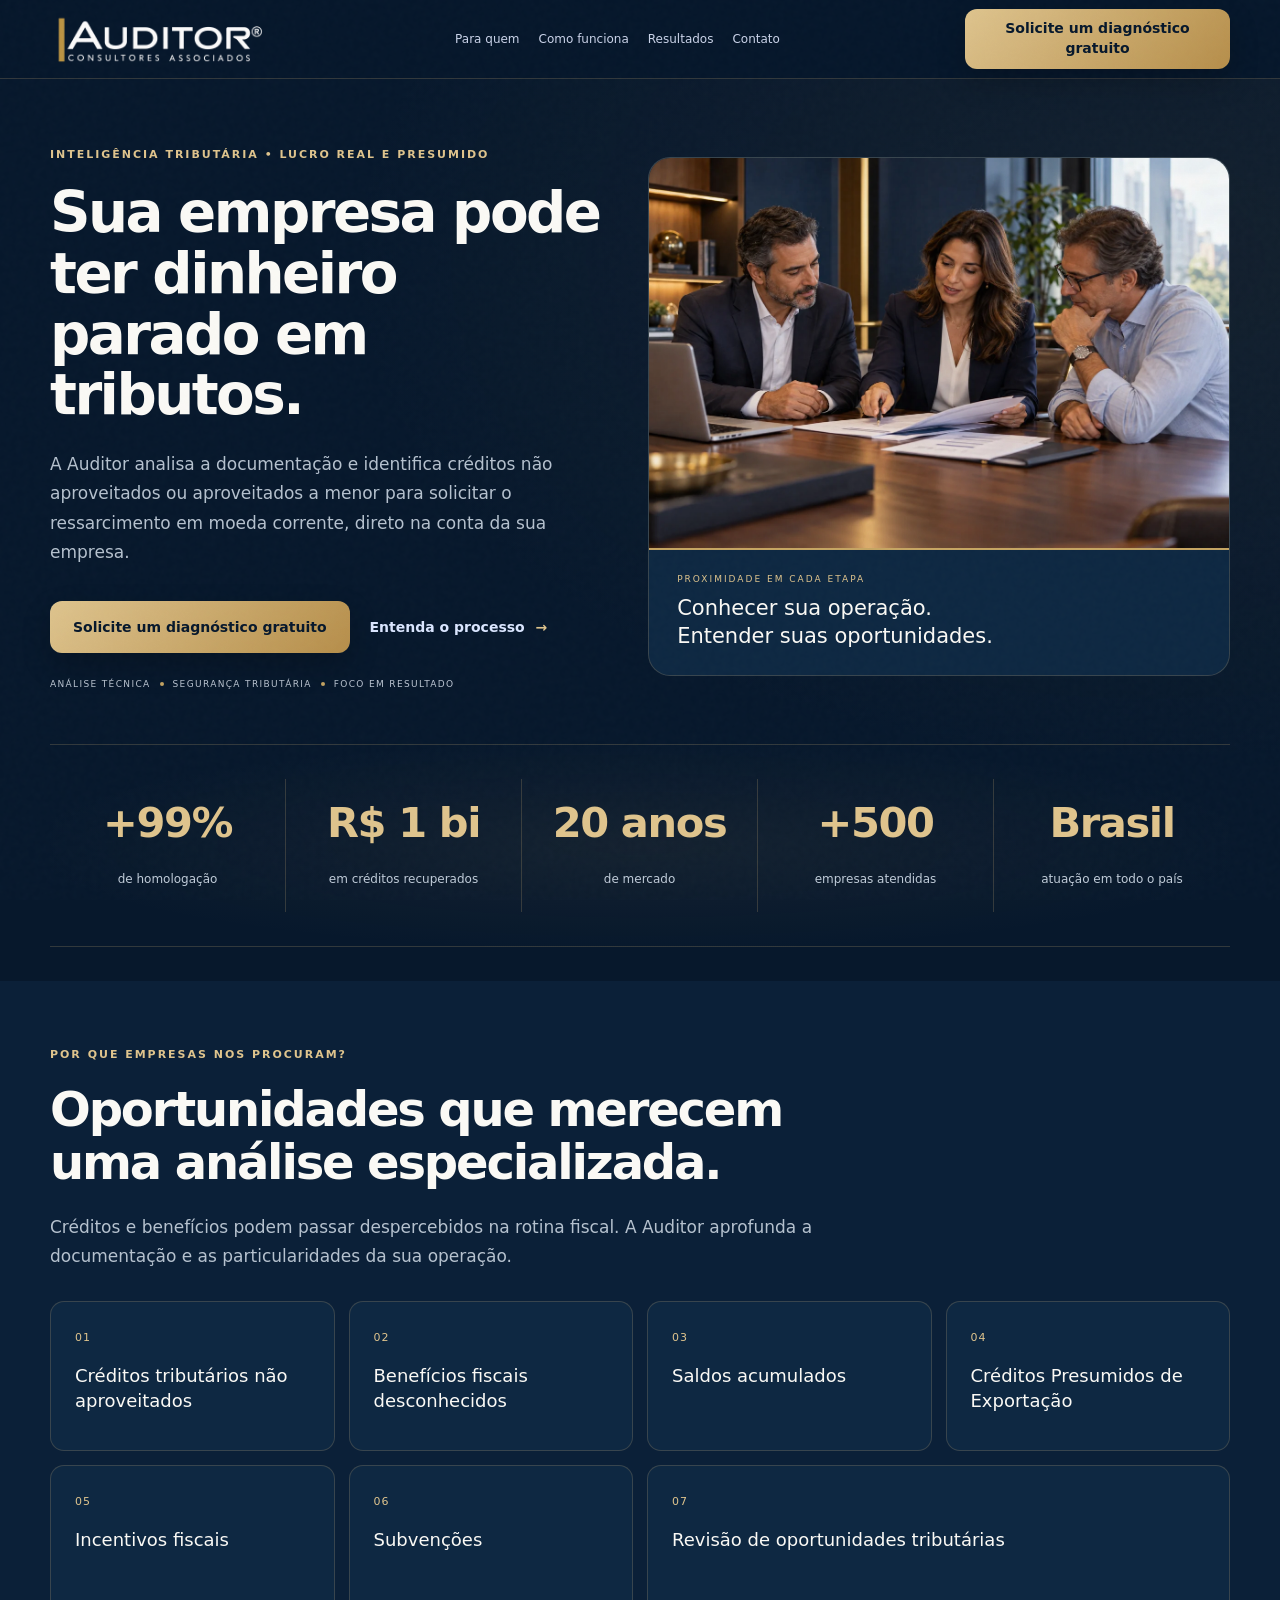
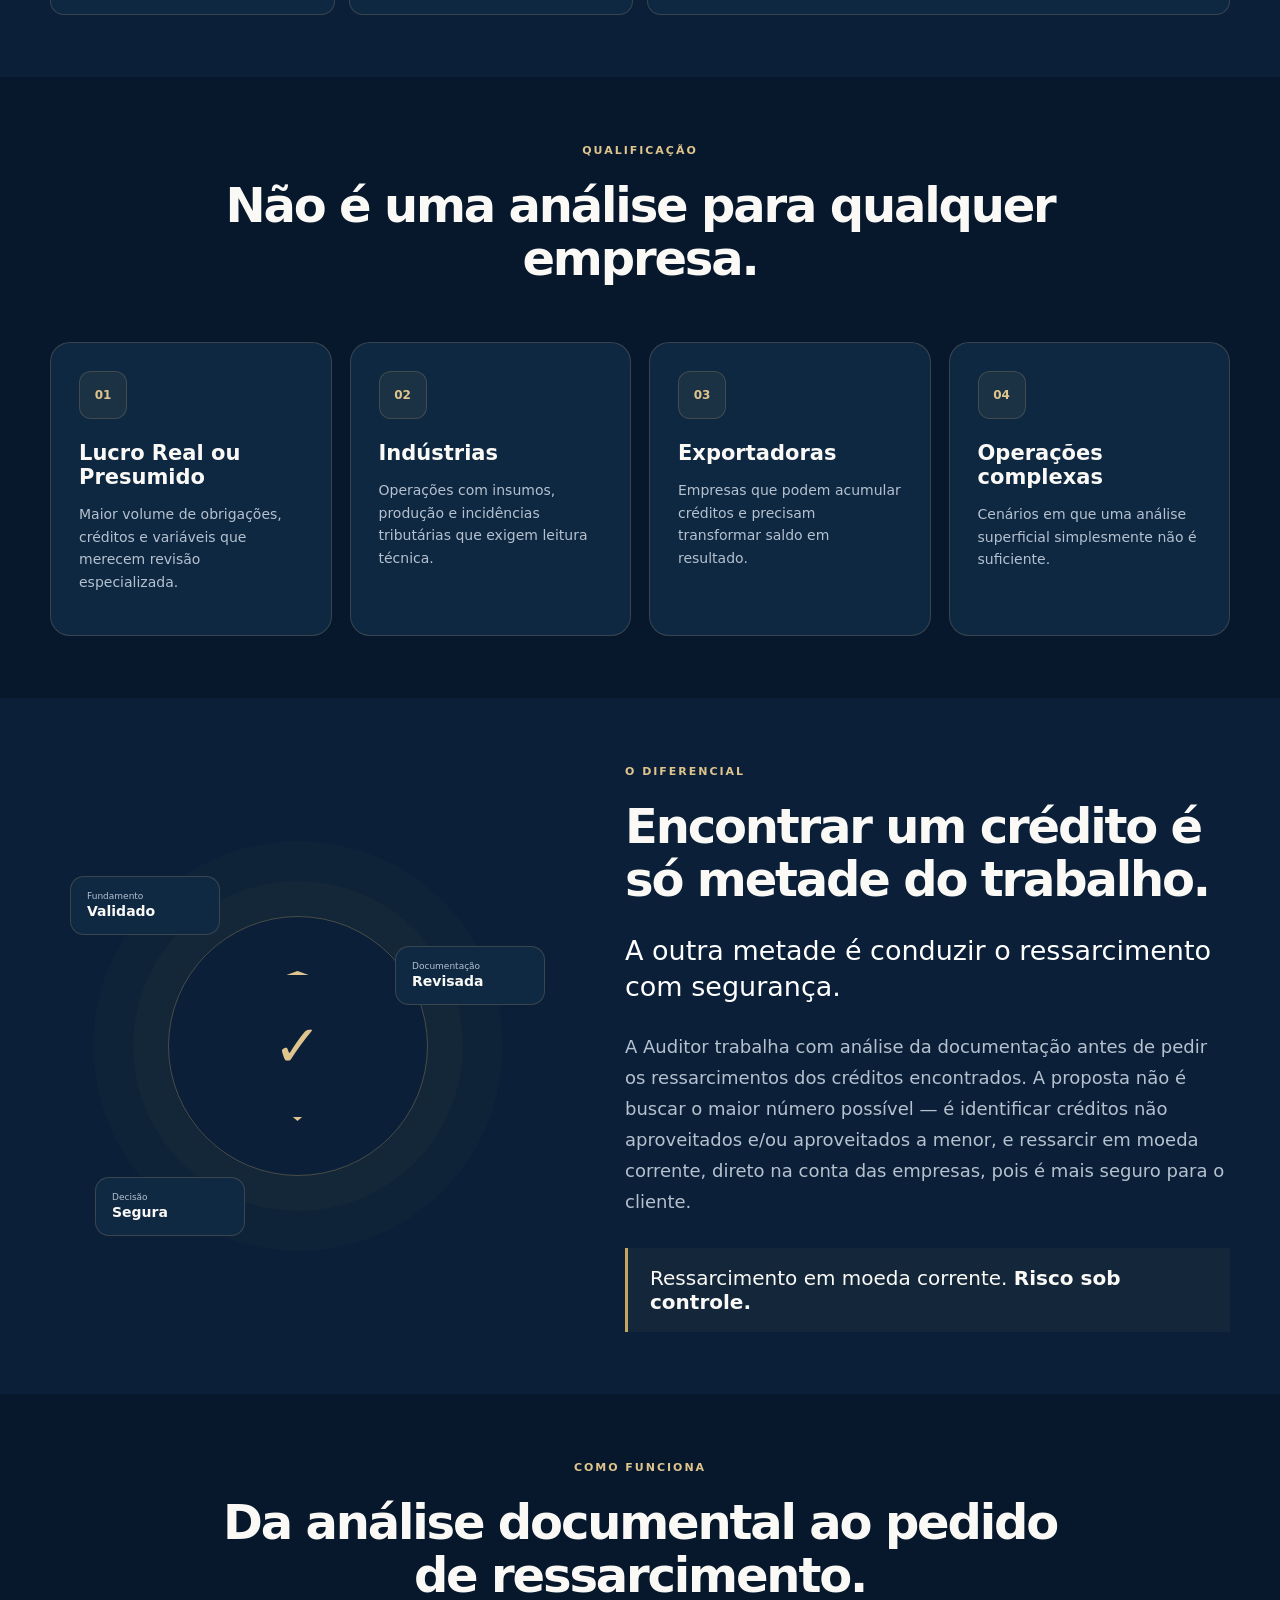
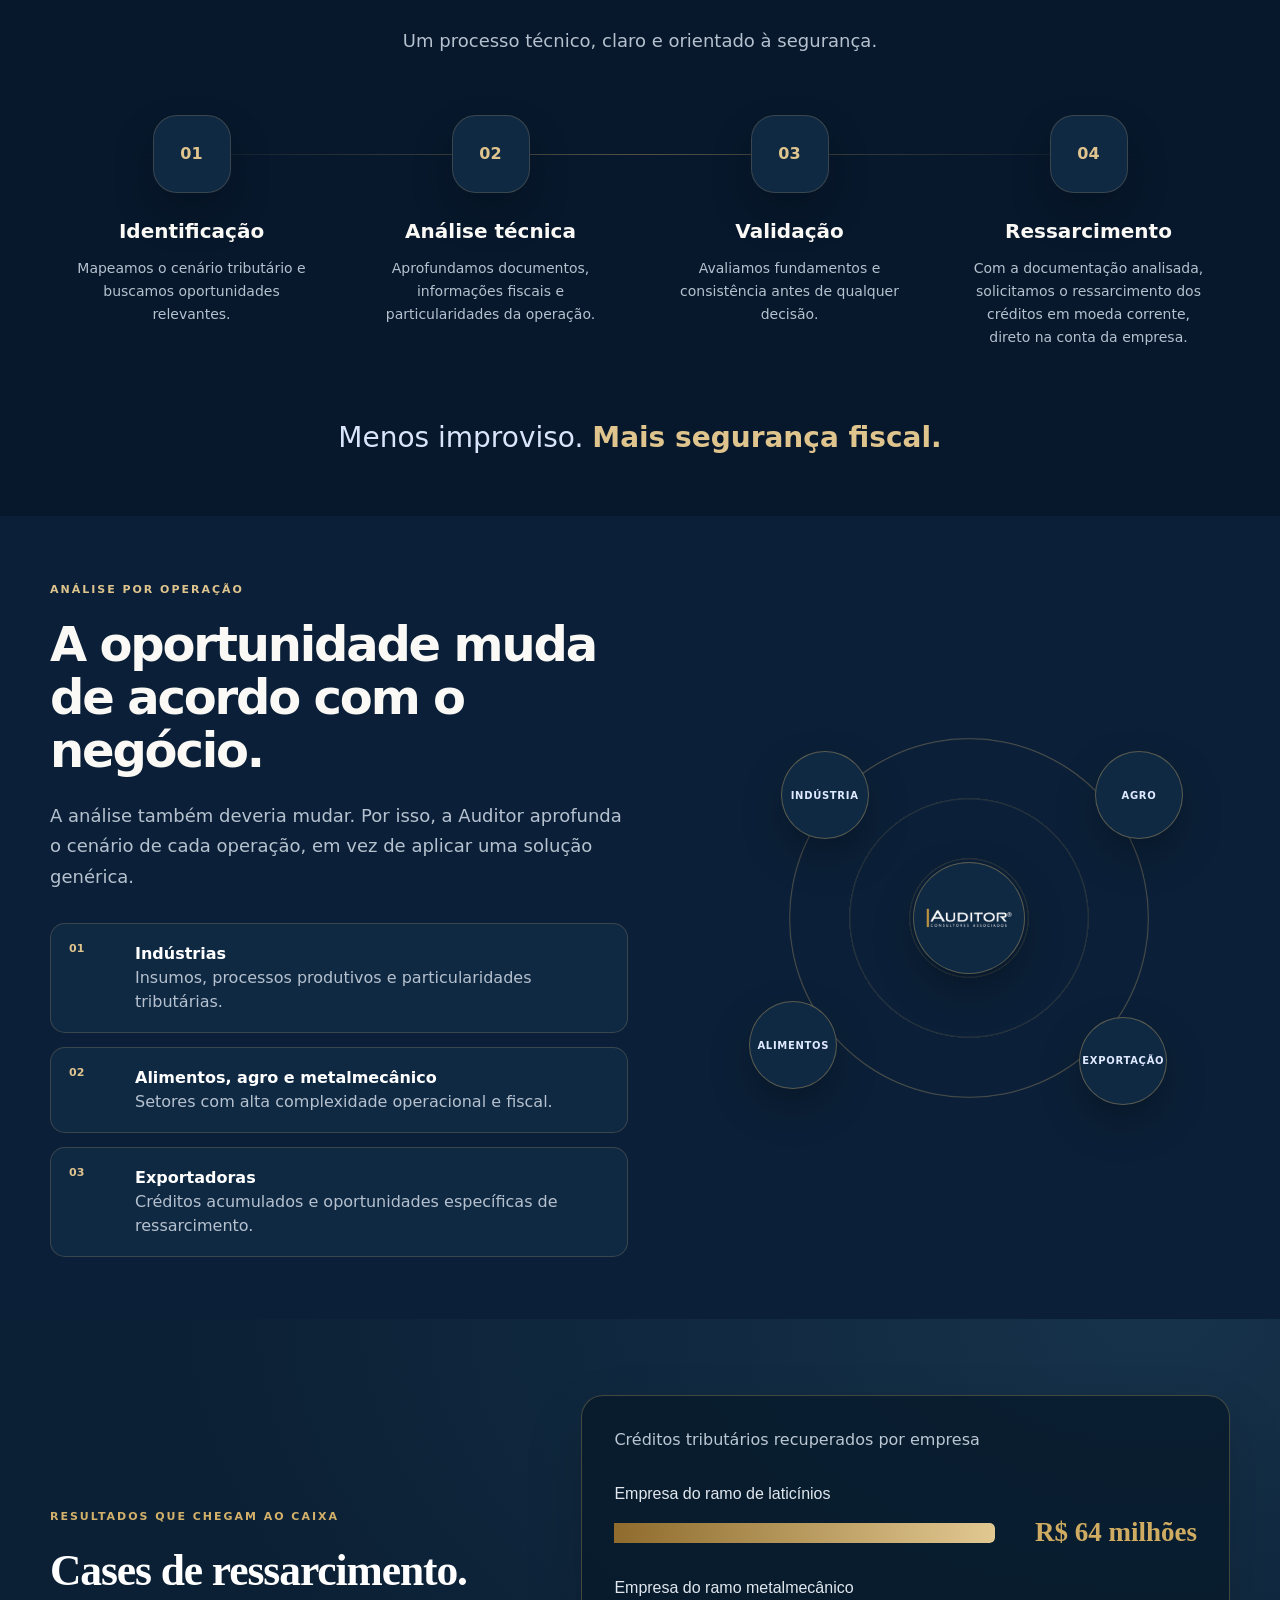
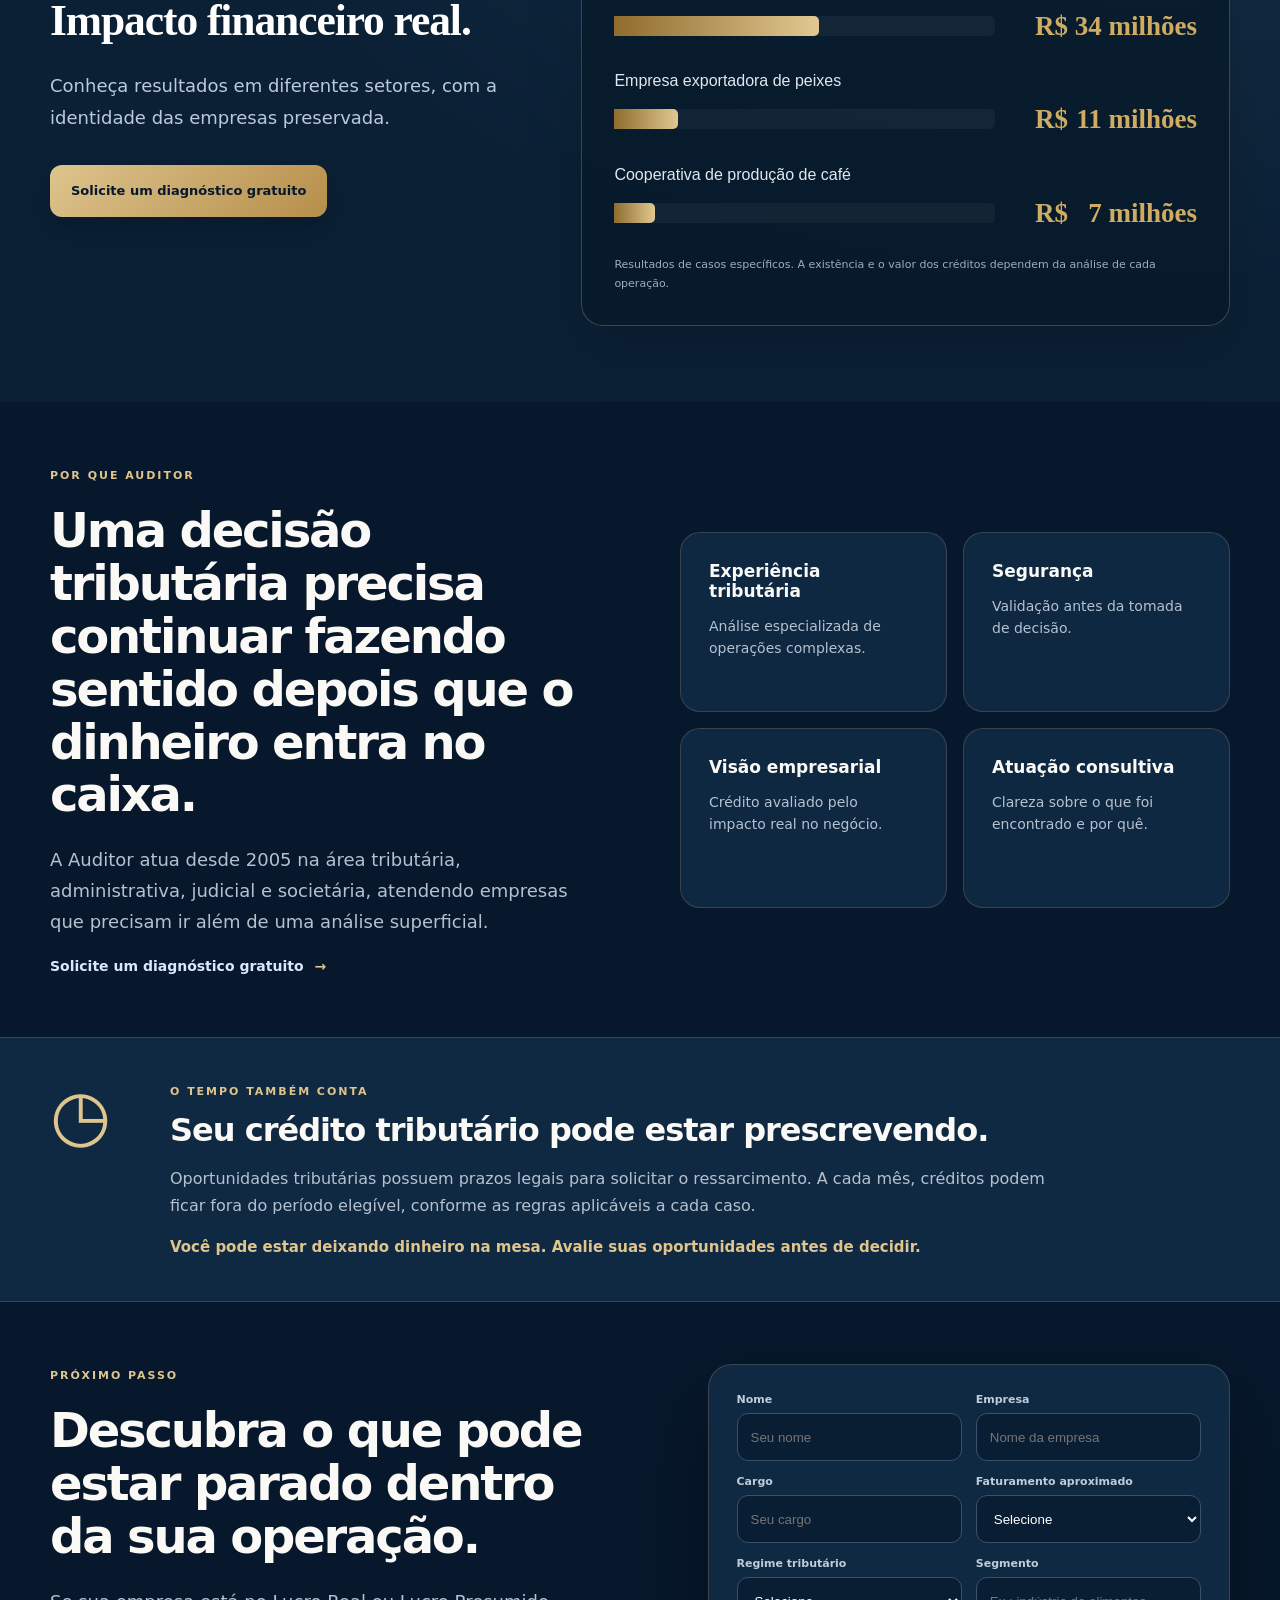
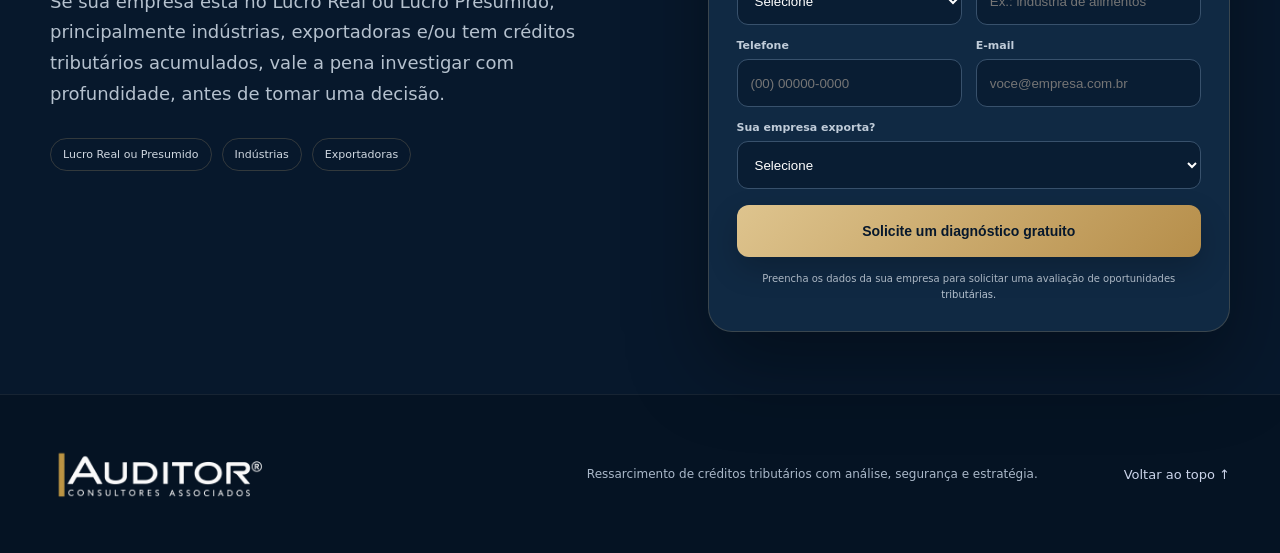
==== index.html @ 1c9560d0 "COMMIT 01 | THEODORO" ====
<!doctype html>
<html lang="pt-BR">
<head>
  <!-- Google Tag Manager: GTM-5BCJG4X7 -->
  <script>(function(w,d,s,l,i){w[l]=w[l]||[];w[l].push({'gtm.start':
  new Date().getTime(),event:'gtm.js'});var f=d.getElementsByTagName(s)[0],
  j=d.createElement(s),dl=l!='dataLayer'?'&l='+l:'';j.async=true;j.src=
  'https://www.googletagmanager.com/gtm.js?id='+i+dl;f.parentNode.insertBefore(j,f);
  })(window,document,'script','dataLayer','GTM-5BCJG4X7');</script>
  <!-- End Google Tag Manager -->
  <meta charset="utf-8" />
  <meta name="viewport" content="width=device-width, initial-scale=1" />
  <title>Ressarcimento de Créditos Tributários | Auditor</title>
  <meta name="description" content="Recupere créditos tributários com análise técnica e segurança. A Auditor atua desde 2005 com empresas do Lucro Real e Presumido, indústrias e exportadoras." />
  <meta name="theme-color" content="#07182c" />
  <meta property="og:type" content="website" />
  <meta property="og:locale" content="pt_BR" />
  <meta property="og:site_name" content="Auditor" />
  <meta property="og:title" content="Ressarcimento de Créditos Tributários | Auditor" />
  <meta property="og:description" content="Recupere créditos tributários com análise técnica e segurança. A Auditor atua desde 2005 com empresas do Lucro Real e Presumido, indústrias e exportadoras." />
  <meta name="twitter:card" content="summary" />
  <!-- Adicionar canonical, og:url, og:image e sitemap quando houver URL pública definitiva. -->
  <link rel="preload" href="images/reuniao-analise-tributaria.webp" as="image" type="image/webp" fetchpriority="high" />
  <link rel="stylesheet" href="css/styles.css" />
  <script src="js/main.js" defer></script>
  <script type="application/ld+json">{"@context":"https://schema.org","@type":"Service","name":"Análise e ressarcimento de créditos tributários","description":"Análise documental, identificação e solicitação de ressarcimento de créditos tributários para empresas.","areaServed":{"@type":"Country","name":"Brasil"},"provider":{"@type":"Organization","name":"Auditor Consultores Associados","foundingDate":"2005"}}</script>
</head>
<body>
  <!-- Google Tag Manager (noscript) -->
  <noscript><iframe src="https://www.googletagmanager.com/ns.html?id=GTM-5BCJG4X7"
  height="0" width="0" style="display:none;visibility:hidden" title="Google Tag Manager"></iframe></noscript>
  <!-- End Google Tag Manager (noscript) -->
  <a class="skip-link" href="#top">Ir para o conteúdo</a>
  <div class="grain" aria-hidden="true"></div>
  <header class="nav-wrap">
    <nav class="nav container">
      <a class="brand" href="#top" aria-label="Auditor - início">
        <img class="auditor-logo-image" src="images/auditor-logo.webp" decoding="async" alt="Auditor Consultores Associados" width="960" height="320">
      </a>
      <button class="nav-toggle" type="button" aria-controls="nav-links" aria-expanded="false" aria-label="Abrir menu"><span></span><span></span><span></span></button>
      <div class="nav-links" id="nav-links" data-open="false">
        <a href="#para-quem">Para quem</a>
        <a href="#metodo">Como funciona</a>
        <a href="#cases">Resultados</a>
        <a href="#contato">Contato</a>
      </div>
      <a class="btn btn-sm" href="#contato">Solicite um diagnóstico gratuito</a>
    </nav>
  </header>

  <main id="top" tabindex="-1">
    <section class="hero section-space">
      <div class="orb orb-a"></div>
      <div class="orb orb-b"></div>
      <div class="container hero-grid">
        <div class="hero-copy reveal">
          <span class="eyebrow">INTELIGÊNCIA TRIBUTÁRIA • LUCRO REAL E PRESUMIDO</span>
          <h1>Sua empresa pode ter dinheiro parado em tributos.</h1>
          <p class="hero-lead">A Auditor analisa a documentação e identifica créditos não aproveitados ou aproveitados a menor para solicitar o ressarcimento em moeda corrente, direto na conta da sua empresa.</p>
          <div class="hero-actions">
            <a class="btn" href="#contato">Solicite um diagnóstico gratuito</a>
            <a class="text-link" href="#metodo">Entenda o processo <span>→</span></a>
          </div>
          <div class="micro-proof">
            <span>ANÁLISE TÉCNICA</span><i></i><span>SEGURANÇA TRIBUTÁRIA</span><i></i><span>FOCO EM RESULTADO</span>
          </div>
        </div>

        <figure class="hero-visual people-visual reveal delay-1">
          <img src="images/reuniao-analise-tributaria.webp" alt="Cena ilustrativa de uma reunião de análise tributária entre profissionais e empresários" width="1280" height="853" fetchpriority="high" loading="eager" decoding="async">
          <figcaption><span>PROXIMIDADE EM CADA ETAPA</span><strong>Conhecer sua operação.<br>Entender suas oportunidades.</strong></figcaption>
        </figure>
      </div>
      <div class="container proof-strip" aria-label="Resultados e experiência da Auditor">
        <div><strong aria-label="+99%" data-count="99" data-prefix="+" data-suffix="%">+99%</strong><span>de homologação</span></div>
        <div><strong aria-label="R$ 1 bi" data-count="1" data-prefix="R$ " data-suffix=" bi">R$ 1 bi</strong><span>em créditos recuperados</span></div>
        <div><strong aria-label="20 anos" data-count="20" data-prefix="" data-suffix=" anos">20 anos</strong><span>de mercado</span></div>
        <div><strong aria-label="+500" data-count="500" data-prefix="+" data-suffix="">+500</strong><span>empresas atendidas</span></div>
        <div><strong>Brasil</strong><span>atuação em todo o país</span></div>
      </div>
    </section>

    <section class="section dark-subtle" id="dor">
      <div class="container">
        <div class="reason-head reveal"><span class="eyebrow">POR QUE EMPRESAS NOS PROCURAM?</span><h2>Oportunidades que merecem uma análise especializada.</h2><p>Créditos e benefícios podem passar despercebidos na rotina fiscal. A Auditor aprofunda a documentação e as particularidades da sua operação.</p></div>
        <div class="reasons-grid">
<article class="reason-card reveal"><span>01</span><h3>Créditos tributários não aproveitados</h3></article><article class="reason-card reveal"><span>02</span><h3>Benefícios fiscais desconhecidos</h3></article><article class="reason-card reveal"><span>03</span><h3>Saldos acumulados</h3></article><article class="reason-card reveal"><span>04</span><h3>Créditos Presumidos de Exportação</h3></article><article class="reason-card reveal"><span>05</span><h3>Incentivos fiscais</h3></article><article class="reason-card reveal"><span>06</span><h3>Subvenções</h3></article><article class="reason-card reveal"><span>07</span><h3>Revisão de oportunidades tributárias</h3></article>
        </div>
      </div>
    </section>
    <section class="section" id="para-quem">
      <div class="container">
        <div class="centered-head reveal">
          <span class="eyebrow">QUALIFICAÇÃO</span>
          <h2>Não é uma análise para qualquer empresa.</h2>
          
        </div>
        <div class="audience-grid">
          <article class="aud-card reveal"><div class="icon-wrap">01</div><h3>Lucro Real ou Presumido</h3><p>Maior volume de obrigações, créditos e variáveis que merecem revisão especializada.</p></article>
          <article class="aud-card reveal delay-1"><div class="icon-wrap">02</div><h3>Indústrias</h3><p>Operações com insumos, produção e incidências tributárias que exigem leitura técnica.</p></article>
          <article class="aud-card reveal delay-2"><div class="icon-wrap">03</div><h3>Exportadoras</h3><p>Empresas que podem acumular créditos e precisam transformar saldo em resultado.</p></article>
          <article class="aud-card reveal delay-3"><div class="icon-wrap">04</div><h3>Operações complexas</h3><p>Cenários em que uma análise superficial simplesmente não é suficiente.</p></article>
        </div>
      </div>
    </section>

    <section class="section dark-subtle" id="diferencial">
      <div class="container risk-grid">
        <div class="risk-visual reveal" aria-hidden="true">
          <div class="shield-ring"><div class="shield">✓</div></div>
          <div class="risk-card rc1"><small>Fundamento</small><strong>Validado</strong></div>
          <div class="risk-card rc2"><small>Documentação</small><strong>Revisada</strong></div>
          <div class="risk-card rc3"><small>Decisão</small><strong>Segura</strong></div>
        </div>
        <div class="section-copy reveal delay-1">
          <span class="eyebrow">O DIFERENCIAL</span>
          <h2>Encontrar um crédito é só metade do trabalho.</h2>
          <p class="big-quote">A outra metade é conduzir o ressarcimento com segurança.</p>
          <p>A Auditor trabalha com análise da documentação antes de pedir os ressarcimentos dos créditos encontrados. A proposta não é buscar o maior número possível — é identificar créditos não aproveitados e/ou aproveitados a menor, e ressarcir em moeda corrente, direto na conta das empresas, pois é mais seguro para o cliente.</p>
          <div class="statement">Ressarcimento em moeda corrente. <strong>Risco sob controle.</strong></div>
        </div>
      </div>
    </section>

    <section class="section" id="metodo">
      <div class="container">
        <div class="centered-head reveal"><span class="eyebrow">COMO FUNCIONA</span><h2>Da análise documental ao pedido de ressarcimento.</h2><p>Um processo técnico, claro e orientado à segurança.</p></div>
        <div class="process-line">
          <article class="step reveal"><span>01</span><h3>Identificação</h3><p>Mapeamos o cenário tributário e buscamos oportunidades relevantes.</p></article>
          <article class="step reveal delay-1"><span>02</span><h3>Análise técnica</h3><p>Aprofundamos documentos, informações fiscais e particularidades da operação.</p></article>
          <article class="step reveal delay-2"><span>03</span><h3>Validação</h3><p>Avaliamos fundamentos e consistência antes de qualquer decisão.</p></article>
          <article class="step reveal delay-3"><span>04</span><h3>Ressarcimento</h3><p>Com a documentação analisada, solicitamos o ressarcimento dos créditos em moeda corrente, direto na conta da empresa.</p></article>
        </div>
        <div class="method-tagline reveal">Menos improviso. <strong>Mais segurança fiscal.</strong></div>
      </div>
    </section>

    <section class="section dark-subtle" id="segmentos">
      <div class="container split reverse-mobile">
        <div class="section-copy reveal">
          <span class="eyebrow">ANÁLISE POR OPERAÇÃO</span>
          <h2>A oportunidade muda de acordo com o negócio.</h2>
          <p>A análise também deveria mudar. Por isso, a Auditor aprofunda o cenário de cada operação, em vez de aplicar uma solução genérica.</p>
          <div class="sector-list">
            <div><span>01</span><p><strong>Indústrias</strong><br>Insumos, processos produtivos e particularidades tributárias.</p></div>
            <div><span>02</span><p><strong>Alimentos, agro e metalmecânico</strong><br>Setores com alta complexidade operacional e fiscal.</p></div>
            <div><span>03</span><p><strong>Exportadoras</strong><br>Créditos acumulados e oportunidades específicas de ressarcimento.</p></div>
          </div>
        </div>
        <div class="sector-visual reveal delay-1">
          <div class="radar"></div>
          <div class="sector-node n1">INDÚSTRIA</div>
          <div class="sector-node n2">AGRO</div>
          <div class="sector-node n3">EXPORTAÇÃO</div>
          <div class="sector-node n4">ALIMENTOS</div>
          <div class="sector-center"><img class="auditor-logo-image" src="images/auditor-logo.webp" loading="lazy" decoding="async" alt="Auditor Consultores Associados" width="960" height="320"></div>
        </div>
      </div>
    </section>

    <section class="section cases-section" id="cases"><div class="container result-layout"><div class="result-copy"><span class="eyebrow">RESULTADOS QUE CHEGAM AO CAIXA</span><h2>Cases de ressarcimento.<br>Impacto financeiro real.</h2><p>Conheça resultados em diferentes setores, com a identidade das empresas preservada.</p><a class="btn" href="#contato">Solicite um diagnóstico gratuito</a></div><div class="result-panel"><p class="result-caption">Créditos tributários recuperados por empresa</p><article class="result-row"><h3>Empresa do ramo de laticínios</h3><div class="result-line"><div class="result-track" aria-hidden="true"><span style="--fill:100.0000%"></span></div><div class="result-number" aria-label="R$ 65 milhões recuperados"><span aria-hidden="true">R$ <b data-result="65">65</b> milhões</span></div></div></article><article class="result-row"><h3>Empresa do ramo metalmecânico</h3><div class="result-line"><div class="result-track" aria-hidden="true"><span style="--fill:53.8462%"></span></div><div class="result-number" aria-label="R$ 35 milhões recuperados"><span aria-hidden="true">R$ <b data-result="35">35</b> milhões</span></div></div></article><article class="result-row"><h3>Empresa exportadora de peixes</h3><div class="result-line"><div class="result-track" aria-hidden="true"><span style="--fill:16.9231%"></span></div><div class="result-number" aria-label="R$ 11 milhões recuperados"><span aria-hidden="true">R$ <b data-result="11">11</b> milhões</span></div></div></article><article class="result-row"><h3>Cooperativa de produção de café</h3><div class="result-line"><div class="result-track" aria-hidden="true"><span style="--fill:10.7692%"></span></div><div class="result-number" aria-label="R$ 7 milhões recuperados"><span aria-hidden="true">R$ <b data-result="7">7</b> milhões</span></div></div></article><p class="result-note">Resultados de casos específicos. A existência e o valor dos créditos dependem da análise de cada operação.</p></div></div></section>
    <section class="section" id="autoridade">
      <div class="container authority-grid">
        <div class="section-copy reveal">
          <span class="eyebrow">POR QUE AUDITOR</span>
          <h2>Uma decisão tributária precisa continuar fazendo sentido depois que o dinheiro entra no caixa.</h2>
          <p>A Auditor atua desde 2005 na área tributária, administrativa, judicial e societária, atendendo empresas que precisam ir além de uma análise superficial.</p>
          <a class="text-link" href="#contato">Solicite um diagnóstico gratuito <span>→</span></a>
        </div>
        <div class="authority-cards">
          <article class="mini-card reveal"><strong>Experiência tributária</strong><p>Análise especializada de operações complexas.</p></article>
          <article class="mini-card reveal delay-1"><strong>Segurança</strong><p>Validação antes da tomada de decisão.</p></article>
          <article class="mini-card reveal delay-2"><strong>Visão empresarial</strong><p>Crédito avaliado pelo impacto real no negócio.</p></article>
          <article class="mini-card reveal delay-3"><strong>Atuação consultiva</strong><p>Clareza sobre o que foi encontrado e por quê.</p></article>
        </div>
      </div>
    </section>

    <section class="urgency-section"><div class="container urgency-inner"><div class="urgency-icon" aria-hidden="true">◷</div><div><span class="eyebrow">O TEMPO TAMBÉM CONTA</span><h2>Seu crédito tributário pode estar prescrevendo.</h2><p>Oportunidades tributárias possuem prazos legais para solicitar o ressarcimento. A cada mês, créditos podem ficar fora do período elegível, conforme as regras aplicáveis a cada caso.</p><strong>Você pode estar deixando dinheiro na mesa. Avalie suas oportunidades antes de decidir.</strong></div></div></section>
    <section class="section contact-section" id="contato">
      <div class="container contact-grid">
        <div class="contact-copy reveal">
          <span class="eyebrow">PRÓXIMO PASSO</span>
          <h2>Descubra o que pode estar parado dentro da sua operação.</h2>
          <p>Se sua empresa está no Lucro Real ou Lucro Presumido, principalmente indústrias, exportadoras e/ou tem créditos tributários acumulados, vale a pena investigar com profundidade, antes de tomar uma decisão.</p>
          <div class="contact-pills"><span>Lucro Real ou Presumido</span><span>Indústrias</span><span>Exportadoras</span></div>
        </div>
        <form class="lead-form reveal delay-1" id="leadForm">
          <div class="form-grid">
            <label>Nome<input name="nome" autocomplete="name" required placeholder="Seu nome"></label>
            <label>Empresa<input name="empresa" required placeholder="Nome da empresa"></label>
            <label>Cargo<input name="cargo" placeholder="Seu cargo"></label>
            <label>Faturamento aproximado<select name="faturamento"><option value="">Selecione</option><option>Até R$ 10 mi/ano</option><option>R$ 10 mi a R$ 50 mi/ano</option><option>R$ 50 mi a R$ 100 mi/ano</option><option>Acima de R$ 100 mi/ano</option></select></label>
            <label>Regime tributário<select name="regime"><option value="">Selecione</option><option>Lucro Real</option><option>Lucro Presumido</option><option>Outro</option></select></label>
            <label>Segmento<input name="segmento" placeholder="Ex.: indústria de alimentos"></label>
            <label>Telefone<input name="telefone" type="tel" inputmode="tel" autocomplete="tel" required placeholder="(00) 00000-0000"></label>
            <label>E-mail<input type="email" name="email" autocomplete="email" required placeholder="voce@empresa.com.br"></label>
            <label class="full">Sua empresa exporta?<select name="exporta"><option value="">Selecione</option><option>Sim</option><option>Não</option></select></label>
          </div>
          <button class="btn full-btn" type="submit">Solicite um diagnóstico gratuito</button>
          <p class="form-note">Preencha os dados da sua empresa para solicitar uma avaliação de oportunidades tributárias.</p>
          <div class="success" id="successMsg" role="status" aria-live="polite">O envio por este formulário ainda não está disponível. Entre em contato com a Auditor para solicitar sua avaliação.</div>
        </form>
      </div>
    </section>
  </main>

  <footer class="footer">
    <div class="container footer-grid">
      <div class="brand footer-brand"><img class="auditor-logo-image" src="images/auditor-logo.webp" loading="lazy" decoding="async" alt="Auditor Consultores Associados" width="960" height="320"></div>
      <p>Ressarcimento de créditos tributários com análise, segurança e estratégia.</p>
      <a href="#top">Voltar ao topo ↑</a>
    </div>
  </footer>
</body>
</html>
---- css/styles.css ----
:root{
  --bg:#08142f;
  --bg2:#0b1838;
  --card:#101f45;
  --ink:#f7f9ff;
  --muted:#9aa9c8;
  --blue:#1f62ff;
  --cyan:#44d8ff;
  --violet:#8f5cff;
  --line:rgba(255,255,255,.10);
}
*{box-sizing:border-box}html{scroll-behavior:smooth}body{margin:0;background:var(--bg);color:var(--ink);font-family:Inter,system-ui,-apple-system,Segoe UI,Roboto,sans-serif;overflow-x:hidden}.grain{position:fixed;inset:0;pointer-events:none;opacity:.025;background-image:url("data:image/svg+xml,%3Csvg viewBox='0 0 180 180' xmlns='http://www.w3.org/2000/svg'%3E%3Cfilter id='n'%3E%3CfeTurbulence type='fractalNoise' baseFrequency='.8' numOctaves='2' stitchTiles='stitch'/%3E%3C/filter%3E%3Crect width='100%25' height='100%25' filter='url(%23n)' opacity='.8'/%3E%3C/svg%3E");z-index:999}.container{width:min(1180px,calc(100% - 48px));margin:auto}.nav-wrap{position:sticky;top:0;z-index:100;background:rgba(8,20,47,.72);backdrop-filter:blur(16px);border-bottom:1px solid rgba(255,255,255,.06)}.nav{height:78px;display:flex;align-items:center;justify-content:space-between;gap:28px}.brand{display:flex;align-items:center;gap:12px;color:#fff;text-decoration:none}.brand-line{width:4px;height:42px;background:var(--blue);display:block;border-radius:4px}.brand strong{display:block;font-size:23px;letter-spacing:.16em;font-weight:600}.brand small{display:block;font-size:9px;letter-spacing:.25em;margin-top:3px;color:#cfd6e8}.nav-links{display:flex;gap:28px}.nav-links a,.footer a{color:#cbd4ea;text-decoration:none;font-size:13px}.nav-links a:hover,.footer a:hover{color:#fff}.btn{display:inline-flex;align-items:center;justify-content:center;min-height:52px;padding:0 22px;border-radius:12px;background:linear-gradient(135deg,var(--blue),#4d7cff);color:#fff;text-decoration:none;font-weight:700;border:0;cursor:pointer;box-shadow:0 16px 40px rgba(31,98,255,.25);transition:.25s transform,.25s box-shadow}.btn:hover{transform:translateY(-2px);box-shadow:0 20px 50px rgba(31,98,255,.34)}.btn-sm{min-height:40px;padding:0 16px;font-size:12px}.section-space{padding:86px 0 38px}.section{padding:72px 0;position:relative}.dark-subtle{background:linear-gradient(180deg,#09152f,#0b1938 45%,#09152f)}.hero{position:relative;overflow:hidden;min-height:860px;background:radial-gradient(circle at 85% 15%,rgba(143,92,255,.18),transparent 33%),radial-gradient(circle at 72% 24%,rgba(68,216,255,.13),transparent 24%),var(--bg)}.orb{position:absolute;border-radius:40px;filter:blur(.2px);opacity:.9;transform:rotate(-28deg)}.orb-a{width:420px;height:120px;background:linear-gradient(90deg,var(--violet),var(--cyan));right:-110px;top:115px}.orb-b{width:260px;height:110px;background:linear-gradient(90deg,var(--cyan),var(--violet));left:-120px;bottom:330px}.hero-grid,.split,.risk-grid,.authority-grid,.contact-grid{display:grid;grid-template-columns:1.05fr .95fr;gap:80px;align-items:center}.hero-copy{position:relative;z-index:2}.eyebrow{display:inline-block;font-size:11px;letter-spacing:.18em;font-weight:800;color:#66c7ff;margin-bottom:22px}.hero h1,.section h2{font-size:clamp(44px,6vw,78px);line-height:1.02;letter-spacing:-.045em;margin:0 0 24px}.section h2{font-size:clamp(36px,4.7vw,62px)}.hero-lead,.section-copy>p,.centered-head p,.contact-copy p{font-size:18px;line-height:1.72;color:var(--muted);max-width:720px}.hero-actions{display:flex;align-items:center;gap:26px;margin-top:34px;flex-wrap:wrap}.text-link{color:#dbe6ff;text-decoration:none;font-weight:700;font-size:14px}.text-link span{color:#58cfff;margin-left:6px}.micro-proof{display:flex;align-items:center;gap:12px;flex-wrap:wrap;margin-top:40px;color:#7f90b5;font-size:10px;letter-spacing:.15em}.micro-proof i{width:4px;height:4px;border-radius:50%;background:var(--blue)}.hero-visual{position:relative;height:560px}.panel{position:absolute;border-radius:42px;background:linear-gradient(135deg,rgba(143,92,255,.85),rgba(68,216,255,.75));filter:saturate(1.1)}.panel-back{width:480px;height:200px;right:-30px;top:50px;transform:rotate(-31deg);box-shadow:0 30px 90px rgba(63,89,255,.2)}.phone-card{position:absolute;width:370px;height:230px;padding:26px;border-radius:28px;background:linear-gradient(160deg,rgba(24,45,88,.98),rgba(9,18,44,.98));border:1px solid rgba(255,255,255,.16);box-shadow:0 35px 80px rgba(0,0,0,.45);backdrop-filter:blur(20px)}.phone-card-top{right:0;top:85px;transform:rotate(12deg)}.phone-card-bottom{right:150px;top:300px;transform:rotate(-12deg);height:185px}.phone-notch{position:absolute;top:8px;left:50%;transform:translateX(-50%);width:90px;height:6px;border-radius:6px;background:#22365f}.screen-head{display:flex;justify-content:space-between;font-size:10px;color:#7edfff}.dot{width:8px;height:8px;background:#7edfff;border-radius:50%;box-shadow:0 0 18px #7edfff}.screen-title{margin-top:30px;color:#91a0c3;font-size:12px}.screen-value{font-size:30px;font-weight:800;margin-top:8px}.mini-chart{height:70px;margin-top:15px;color:#8f5cff}.screen-bars{display:flex;gap:8px;margin-top:8px}.screen-bars span{display:block;height:5px;border-radius:4px;background:#21355f}.screen-bars span:nth-child(1){width:14%}.screen-bars span:nth-child(2){width:26%}.screen-bars span:nth-child(3){width:20%}.screen-bars span:nth-child(4){width:18%}.screen-bars span:nth-child(5){width:12%}.metric-label{font-size:12px;color:#9aadd1}.status-pill{display:inline-block;margin-top:12px;padding:8px 12px;border-radius:999px;background:rgba(68,216,255,.12);border:1px solid rgba(68,216,255,.4);font-size:10px;color:#75e6ff;font-weight:800;letter-spacing:.12em}.metric-grid{display:grid;grid-template-columns:1fr 1fr;gap:12px;margin-top:22px}.metric-grid div{padding:12px;border:1px solid var(--line);border-radius:12px}.metric-grid small{display:block;color:#8ea0c6;font-size:9px}.metric-grid strong{display:block;margin-top:4px;font-size:14px}.float-tag{position:absolute;padding:10px 14px;border-radius:10px;background:rgba(11,29,69,.78);border:1px solid rgba(255,255,255,.12);font-size:11px;color:#d9e5ff;box-shadow:0 12px 30px rgba(0,0,0,.25)}.tag-1{right:16px;top:24px}.tag-2{right:0;bottom:55px}.tag-3{left:44px;top:225px}.logo-strip{display:grid;grid-template-columns:repeat(4,1fr);gap:20px;padding-top:55px;color:#65779f;font-size:10px;letter-spacing:.13em;font-weight:800}.logo-strip span{text-align:center;padding:18px;border-top:1px solid rgba(255,255,255,.08)}.section-copy h2{max-width:820px}.check-list{list-style:none;padding:0;margin:30px 0 0;display:grid;gap:14px}.check-list li{padding-left:30px;position:relative;color:#dbe5fb}.check-list li:before{content:"✓";position:absolute;left:0;color:#5bd8ff}.data-stage{height:480px;position:relative}.iso-grid{position:absolute;inset:40px 10px 30px;background-image:linear-gradient(rgba(83,124,207,.16) 1px,transparent 1px),linear-gradient(90deg,rgba(83,124,207,.16) 1px,transparent 1px);background-size:42px 42px;transform:perspective(700px) rotateX(58deg) rotateZ(-30deg);mask-image:linear-gradient(to bottom,#000 10%,transparent 90%)}.cube{position:absolute;width:110px;height:110px;background:linear-gradient(145deg,#244fa2,#163574);border:1px solid rgba(121,184,255,.32);clip-path:polygon(50% 0,100% 25%,100% 75%,50% 100%,0 75%,0 25%);display:grid;place-content:center;text-align:center;box-shadow:0 30px 60px rgba(0,0,0,.25)}.cube b{font-size:11px;color:#b7c7e8}.cube span{font-size:18px;color:#6be1ff;font-weight:800;margin-top:4px}.c1{left:15%;top:160px}.c2{left:43%;top:110px;background:linear-gradient(145deg,#7d55d5,#4a2da1)}.c3{left:62%;top:225px;background:linear-gradient(145deg,#2b7ba1,#15556f)}.axis-label{position:absolute;bottom:22px;right:30px;font-size:10px;letter-spacing:.12em;color:#7388b0}.centered-head{text-align:center;max-width:860px;margin:0 auto 58px}.centered-head p{margin:0 auto}.audience-grid{display:grid;grid-template-columns:repeat(4,1fr);gap:18px}.aud-card,.mini-card{padding:28px;border:1px solid var(--line);background:linear-gradient(180deg,rgba(20,37,76,.74),rgba(12,27,59,.74));border-radius:20px;min-height:250px;transition:.25s transform,.25s border-color}.aud-card:hover,.mini-card:hover{transform:translateY(-6px);border-color:rgba(68,216,255,.35)}.icon-wrap{width:48px;height:48px;border-radius:12px;display:grid;place-items:center;background:linear-gradient(145deg,rgba(31,98,255,.22),rgba(143,92,255,.18));border:1px solid rgba(98,152,255,.25);color:#71dfff;font-weight:800;font-size:12px}.aud-card h3{font-size:22px;margin:22px 0 12px}.aud-card p,.mini-card p{color:#94a6c9;line-height:1.6;font-size:14px}.risk-grid{grid-template-columns:.9fr 1.1fr}.risk-visual{height:500px;position:relative}.shield-ring{position:absolute;left:50%;top:50%;transform:translate(-50%,-50%);width:260px;height:260px;border-radius:50%;border:1px solid rgba(68,216,255,.22);display:grid;place-items:center;box-shadow:0 0 0 35px rgba(31,98,255,.04),0 0 0 75px rgba(143,92,255,.035)}.shield{width:130px;height:150px;border:4px solid #7ee6ff;clip-path:polygon(50% 0,95% 14%,90% 70%,50% 100%,10% 70%,5% 14%);display:grid;place-items:center;font-size:58px;color:#8f5cff;text-shadow:0 0 25px rgba(143,92,255,.35)}.risk-card{position:absolute;padding:14px 16px;border-radius:14px;background:rgba(14,30,64,.86);border:1px solid var(--line);min-width:150px}.risk-card small{display:block;color:#8ca0c6;font-size:9px}.risk-card strong{font-size:14px}.rc1{left:20px;top:80px}.rc2{right:0;top:150px}.rc3{left:45px;bottom:60px}.big-quote{font-size:27px!important;color:#fff!important;line-height:1.35!important}.statement{margin-top:30px;padding:18px 22px;border-left:3px solid var(--blue);background:rgba(31,98,255,.08);font-size:20px}.process-line{display:grid;grid-template-columns:repeat(4,1fr);gap:16px;position:relative}.process-line:before{content:"";position:absolute;left:7%;right:7%;top:39px;height:1px;background:linear-gradient(90deg,transparent,rgba(69,180,255,.35),transparent)}.step{position:relative;z-index:1;padding:0 20px 28px;text-align:center}.step span{width:78px;height:78px;border-radius:24px;display:grid;place-items:center;margin:0 auto 26px;background:#0f234b;border:1px solid rgba(83,194,255,.28);color:#70dcff;font-weight:800;box-shadow:0 20px 40px rgba(0,0,0,.22)}.step h3{margin:0 0 12px;font-size:20px}.step p{color:#8fa2c6;line-height:1.65;font-size:14px}.method-tagline{text-align:center;margin-top:30px;font-size:28px;color:#dae5fb}.method-tagline strong{color:#5bd8ff}.sector-list{display:grid;gap:14px;margin-top:30px}.sector-list>div{display:grid;grid-template-columns:50px 1fr;gap:16px;align-items:start;padding:18px;border:1px solid var(--line);border-radius:15px}.sector-list span{font-size:11px;color:#5bd8ff;font-weight:800}.sector-list p{margin:0;color:#96a8c8;line-height:1.5}.sector-list strong{color:#fff}.sector-visual{height:520px;position:relative}.radar{position:absolute;left:50%;top:50%;transform:translate(-50%,-50%);width:360px;height:360px;border-radius:50%;background:repeating-radial-gradient(circle,transparent 0 58px,rgba(96,138,214,.15) 59px 60px),conic-gradient(from 90deg,rgba(31,98,255,.06),rgba(68,216,255,.12),rgba(143,92,255,.07),rgba(31,98,255,.06));border:1px solid rgba(255,255,255,.08)}.sector-center,.sector-node{position:absolute;display:grid;place-items:center;border-radius:50%;background:#0e2047;border:1px solid rgba(76,179,255,.28);color:#dfe9ff;font-size:10px;font-weight:800;letter-spacing:.07em;box-shadow:0 18px 40px rgba(0,0,0,.28)}.sector-center{width:112px;height:112px;left:50%;top:50%;transform:translate(-50%,-50%);color:#71deff}.sector-node{width:88px;height:88px}.n1{left:14%;top:18%}.n2{right:9%;top:18%}.n3{right:12%;bottom:14%}.n4{left:8%;bottom:17%}.authority-grid{grid-template-columns:1fr 1fr}.authority-cards{display:grid;grid-template-columns:1fr 1fr;gap:16px}.mini-card{min-height:180px}.mini-card strong{display:block;font-size:17px;margin-bottom:12px}.contact-section{background:radial-gradient(circle at 15% 45%,rgba(31,98,255,.18),transparent 27%),radial-gradient(circle at 88% 22%,rgba(143,92,255,.16),transparent 24%),#08142f}.contact-grid{align-items:start}.contact-pills{display:flex;gap:10px;flex-wrap:wrap;margin-top:28px}.contact-pills span{padding:9px 12px;border-radius:999px;border:1px solid var(--line);color:#9db0d3;font-size:11px}.lead-form{background:linear-gradient(180deg,rgba(18,39,82,.88),rgba(10,24,54,.95));border:1px solid rgba(255,255,255,.12);border-radius:24px;padding:28px;box-shadow:0 35px 80px rgba(0,0,0,.35)}.form-grid{display:grid;grid-template-columns:1fr 1fr;gap:14px}.lead-form label{font-size:11px;color:#9eb0d1;font-weight:700}.lead-form input,.lead-form select{width:100%;margin-top:7px;height:48px;border-radius:11px;border:1px solid rgba(255,255,255,.11);background:#0a1836;color:#fff;padding:0 13px;outline:none}.lead-form input:focus,.lead-form select:focus{border-color:rgba(74,180,255,.6);box-shadow:0 0 0 3px rgba(31,98,255,.12)}.lead-form .full{grid-column:1/-1}.full-btn{width:100%;margin-top:16px}.form-note{font-size:10px;color:#6f83aa;text-align:center;margin:14px 0 0}.success{display:none;margin-top:14px;padding:13px;border-radius:10px;background:rgba(68,216,255,.08);border:1px solid rgba(68,216,255,.25);font-size:12px;color:#9ceaff}.footer{border-top:1px solid rgba(255,255,255,.07);padding:42px 0;background:#071128}.footer-grid{display:grid;grid-template-columns:1fr 1fr auto;align-items:center;gap:24px}.footer p{color:#7f93b9;font-size:12px}.footer-brand strong{font-size:18px}.footer-brand .brand-line{height:34px}.footer-brand small{font-size:8px}.reveal{opacity:0;transform:translateY(24px);transition:opacity .7s ease,transform .7s ease}.reveal.visible{opacity:1;transform:none}.delay-1{transition-delay:.08s}.delay-2{transition-delay:.16s}.delay-3{transition-delay:.24s}
@media(max-width:980px){.nav-links{display:none}.hero-grid,.split,.risk-grid,.authority-grid,.contact-grid{grid-template-columns:1fr;gap:50px}.hero{min-height:auto}.hero-visual{height:520px;max-width:640px;width:100%;margin:auto}.logo-strip{grid-template-columns:1fr 1fr}.audience-grid{grid-template-columns:1fr 1fr}.process-line{grid-template-columns:1fr 1fr}.process-line:before{display:none}.authority-cards{grid-template-columns:1fr 1fr}.risk-grid .risk-visual{order:2}.reverse-mobile .sector-visual{order:2}}@media(max-width:640px){.container{width:min(100% - 28px,1180px)}.nav{height:68px}.nav .btn-sm{display:none}.brand strong{font-size:18px}.brand-line{height:36px}.section-space{padding:62px 0 28px}.section{padding:56px 0}.hero h1{font-size:46px}.section h2{font-size:38px}.hero-lead,.section-copy>p,.centered-head p,.contact-copy p{font-size:16px}.hero-visual{height:430px}.panel-back{width:360px;height:150px;right:-120px}.phone-card{width:300px;height:210px}.phone-card-top{right:-40px}.phone-card-bottom{right:20px;top:265px;width:280px;height:170px}.tag-1{right:-4px}.tag-3{left:-8px}.logo-strip{grid-template-columns:1fr 1fr;padding-top:35px}.audience-grid{grid-template-columns:1fr}.process-line{grid-template-columns:1fr}.step{text-align:left;display:grid;grid-template-columns:74px 1fr;column-gap:18px}.step span{grid-row:1/3;margin:0}.step h3,.step p{grid-column:2}.method-tagline{font-size:22px}.authority-cards{grid-template-columns:1fr}.form-grid{grid-template-columns:1fr}.lead-form .full{grid-column:auto}.footer-grid{grid-template-columns:1fr;text-align:left}.orb-a{right:-220px}.orb-b{left:-180px}.risk-visual,.sector-visual,.data-stage{height:420px}.radar{width:300px;height:300px}.sector-node{width:74px;height:74px;font-size:8px}.sector-center{width:96px;height:96px}.c1{left:4%}.c2{left:37%}.c3{left:59%}.statement{font-size:17px}}

  


:root{--bg:#07182c;--bg2:#0b2038;--card:#102943;--ink:#faf9f5;--muted:#b5c1ce;--blue:#c6a563;--cyan:#dfc48d;--violet:#b68b45;--line:rgba(204,175,117,.22)}
html{scroll-padding-top:100px}.nav-wrap{background:rgba(7,24,44,.95);border-color:var(--line)}.brand-line{background:linear-gradient(#e1c78e,#a9803e)}.nav-links{gap:19px}.nav-links a{font-size:12px}.nav{gap:20px}.nav .btn-sm{max-width:265px;line-height:1.4;padding:10px 15px;text-align:center}.btn{background:linear-gradient(135deg,#dec48e,#b68e4a);color:#07182c;box-shadow:0 12px 30px #0003;line-height:1.45;padding:16px 23px;font-size:14px;text-align:center}.btn:hover{box-shadow:0 18px 35px #0004}.hero{min-height:auto;background:radial-gradient(ellipse at 90% 20%,#b68e4a12,transparent 50%),#07182c}.orb{display:none}.hero-grid{grid-template-columns:1fr 1.05fr;gap:44px}.hero h1{font-size:clamp(42px,4.4vw,62px);line-height:1.08}.hero-lead{font-size:17px}.eyebrow,.text-link span,.check-list li:before,.sector-list span,.method-tagline strong{color:var(--cyan)}.hero-actions{gap:20px}.micro-proof{font-size:9px;color:#bcc6d3;gap:9px;margin-top:26px}.people-visual{position:relative;height:auto;margin:0;background:#0e2842;border-radius:22px;overflow:hidden;border:1px solid var(--line)}.people-visual img{display:block;width:100%;height:390px;object-fit:cover;object-position:center}.people-visual figcaption{position:static;padding:24px 28px;border-top:2px solid #c6a563}.people-visual figcaption span{display:block;font-size:9px;letter-spacing:2px;color:var(--cyan);margin-bottom:10px}.people-visual figcaption strong{font-size:21px;line-height:1.35;font-weight:500}.proof-strip{display:grid;grid-template-columns:repeat(5,1fr);gap:0;margin-top:55px;padding:30px 0;border-top:1px solid var(--line);border-bottom:1px solid var(--line)}.proof-strip>div{padding:0 20px;border-right:1px solid var(--line)}.proof-strip>div:first-child{padding-left:0}.proof-strip>div:last-child{border:0}.proof-strip strong{display:block;font-size:34px;color:#dfc48d;letter-spacing:-1px;white-space:nowrap}.proof-strip span{display:block;margin-top:9px;font-size:12px;color:#c0ccd9}.dark-subtle{background:#0b2038}.section{padding:62px 0}.section h2{font-size:clamp(34px,3.8vw,48px);line-height:1.1}.section-space{padding:64px 0 34px}.reason-head{max-width:770px;margin-bottom:30px}.reason-head p{color:var(--muted);font-size:17px;line-height:1.7}.reasons-grid{display:grid;grid-template-columns:repeat(4,1fr);gap:14px}.reason-card{border:1px solid var(--line);padding:24px;background:#0e2842;border-radius:14px;min-height:150px}.reason-card>span{font-size:11px;letter-spacing:1px;color:var(--cyan)}.reason-card h3{font-size:18px;line-height:1.4;font-weight:500;margin:18px 0 0}.reason-card:last-child{grid-column:span 2}.aud-card,.mini-card{background:#0e2842;border-color:var(--line)}.aud-card p,.mini-card p,.step p,.sector-list p{color:var(--muted)}.aud-card h3{font-size:21px}.aud-card:hover,.mini-card:hover{border-color:#c6a563}.icon-wrap{background:#c6a56312;border-color:var(--line);color:var(--cyan)}.shield-ring{border-color:#c6a56355;box-shadow:0 0 0 35px #c6a56307,0 0 0 75px #c6a56304}.shield{color:var(--cyan);border-color:var(--cyan);text-shadow:none}.risk-card{background:#102943;border-color:var(--line)}.risk-card small{color:#b5c1ce}.statement{background:#c6a5630d;border-color:var(--blue)}.process-line:before{background:linear-gradient(90deg,transparent,#c6a56366,transparent)}.step span{background:#102943;color:var(--cyan);border-color:var(--line)}.sector-list>div{background:#102943}.radar{background:repeating-radial-gradient(circle,transparent 0 58px,#c6a56322 59px 60px);border-color:var(--line)}.sector-center,.sector-node{background:#102943;border-color:#c6a56366}.sector-center{color:var(--cyan)}.cases-section{background:#f6f3ed;color:#0b2038}.cases-section .eyebrow{color:#8b6426}.cases-section .centered-head p{color:#536174}.cases-grid{display:grid;grid-template-columns:repeat(4,1fr);gap:16px}.case-card{padding:27px 22px;background:white;border:1px solid #ddd4c3;border-radius:14px;box-shadow:0 12px 30px #07182c07}.case-index{font-size:9px;letter-spacing:2px;color:#8b6426}.case-card h3{font-size:19px;line-height:1.4;min-height:80px;margin:22px 0}.case-value{font-size:48px;letter-spacing:-2px;color:#0b2038;font-weight:700;white-space:nowrap}.case-value small{font-size:19px;letter-spacing:0;color:#8b6426}.case-value span{display:block;font-size:12px;letter-spacing:0;font-weight:400;margin-top:8px;color:#536174}.case-note{font-size:11px;color:#657182;line-height:1.6;margin:22px 0}.case-action{text-align:center;margin-top:27px}.urgency-section{background:#102943;border-top:1px solid var(--line);border-bottom:1px solid var(--line);padding:42px 0}.urgency-inner{display:grid;grid-template-columns:90px 1fr;gap:30px;align-items:start}.urgency-icon{font-size:70px;color:var(--cyan);line-height:1}.urgency-section h2{font-size:32px;line-height:1.15;margin:0 0 16px;letter-spacing:-1px}.urgency-section p{color:var(--muted);line-height:1.7;max-width:880px}.urgency-section strong{color:#dfc48d;font-size:15px;line-height:1.6}.urgency-section .eyebrow{margin-bottom:14px}.contact-section{background:#07182c}.contact-pills span{color:#d0d8e1;border-color:var(--line)}.lead-form{background:#102943;border-color:var(--line)}.lead-form label{color:#c0ccd9}.lead-form input,.lead-form select{background:#091d33;border-color:#38516c;color:white}.lead-form input:focus,.lead-form select:focus{border-color:var(--cyan);box-shadow:0 0 0 3px #c6a56322}.form-note{color:#b5c1ce;line-height:1.6}.success{background:#c6a56315;border-color:var(--line);color:#ecd8ac;line-height:1.6}.footer{background:#051323}.footer p{color:#aab8c9}.reveal{opacity:1;transform:none}.js-motion .reveal:not(.visible){opacity:0;transform:translateY(20px)}a:focus-visible,button:focus-visible{outline:3px solid #dfc48d;outline-offset:5px}
@media(max-width:980px){.hero-grid{grid-template-columns:1fr;gap:35px}.people-visual{max-width:760px;width:100%;margin:auto;height:auto}.people-visual img{height:auto;max-height:470px;object-fit:cover}.proof-strip strong{font-size:28px}.proof-strip>div{padding:0 12px}.reasons-grid,.cases-grid{grid-template-columns:repeat(2,1fr)}.case-card h3{min-height:54px}.hero h1{max-width:760px}.hero-lead{max-width:760px}}
@media(max-width:640px){.section{padding:44px 0}.section-space{padding:40px 0 22px}.hero h1{font-size:40px}.hero-lead{font-size:16px}.people-visual{height:auto}.people-visual img{height:auto}.people-visual figcaption{padding:20px}.people-visual figcaption strong{font-size:19px}.hero-actions .btn,.case-action .btn{width:100%;font-size:13px}.proof-strip{grid-template-columns:repeat(2,1fr);margin-top:32px;padding:0;border-bottom:0}.proof-strip>div,.proof-strip>div:first-child{padding:20px 10px;border-bottom:1px solid var(--line);border-right:0}.proof-strip>div:last-child{grid-column:1/-1;border-bottom:1px solid var(--line)}.proof-strip strong{font-size:30px}.proof-strip span{font-size:11px}.reasons-grid{gap:10px}.reason-card{padding:18px 15px;min-height:145px}.reason-card h3{font-size:16px}.reason-card:last-child{min-height:auto}.cases-grid{grid-template-columns:1fr}.case-card{padding:23px}.case-card h3{min-height:0;margin:15px 0}.case-value{font-size:49px}.urgency-inner{grid-template-columns:1fr;gap:15px}.urgency-icon{font-size:43px}.urgency-section h2{font-size:28px}.urgency-section{padding:33px 0}.section h2{font-size:33px}.centered-head{margin-bottom:32px}.step{padding:0 0 24px;grid-template-columns:64px 1fr}.step span{width:60px;height:60px}.risk-grid{gap:25px}.risk-visual{height:350px}.shield-ring{width:220px;height:220px}.risk-card{min-width:120px}.rc1{left:0;top:25px}.rc2{right:0;top:145px}.rc3{left:8px;bottom:10px}.authority-grid{gap:28px}.full-btn{font-size:13px}.nav{gap:8px}}
@media(prefers-reduced-motion:reduce){html{scroll-behavior:auto}.reveal,.js-motion .reveal:not(.visible){opacity:1;transform:none;transition:none}.btn,.aud-card,.mini-card{transition:none}}



.brand .auditor-logo-image{display:block;width:220px;height:auto;max-width:100%;object-fit:contain;flex-shrink:0}
.sector-center .auditor-logo-image{display:block;width:92px;height:auto;max-width:90%;object-fit:contain}
@media(max-width:640px){.brand .auditor-logo-image{width:190px}}



.proof-strip{grid-template-columns:repeat(5,minmax(0,1fr));padding:34px 0;gap:0;overflow:hidden;background:radial-gradient(ellipse at 50% 50%,rgba(198,165,99,.065),transparent 75%)}
.proof-strip>div,.proof-strip>div:first-child{display:flex;flex-direction:column;align-items:center;justify-content:center;text-align:center;min-width:0;padding:14px 12px;min-height:126px;box-sizing:border-box}
.proof-strip strong{display:flex;align-items:center;justify-content:center;min-height:58px;margin:0;font-size:clamp(28px,3.25vw,46px);font-weight:750;line-height:1.1;letter-spacing:-1.4px;font-variant-numeric:tabular-nums;color:#dfc48d;white-space:nowrap}
.proof-strip span{display:flex;align-items:center;justify-content:center;min-height:38px;margin-top:9px;font-size:12px;line-height:1.5;max-width:195px;color:#c0ccd9;text-align:center}
.proof-strip.proof-play>div{animation:auditor-proof-in .8s cubic-bezier(.2,.7,.2,1) both}
.proof-strip.proof-play>div:nth-child(2){animation-delay:.12s}.proof-strip.proof-play>div:nth-child(3){animation-delay:.24s}.proof-strip.proof-play>div:nth-child(4){animation-delay:.36s}.proof-strip.proof-play>div:nth-child(5){animation-delay:.48s}
@keyframes auditor-proof-in{from{opacity:0;transform:translateY(20px)}to{opacity:1;transform:translateY(0)}}
@media(max-width:640px){.proof-strip{grid-template-columns:repeat(2,minmax(0,1fr));padding:8px 0}.proof-strip>div,.proof-strip>div:first-child{padding:22px 12px;min-height:140px;border-right:0;border-bottom:1px solid var(--line)}.proof-strip>div:nth-child(odd){border-right:1px solid var(--line)}.proof-strip>div:last-child{grid-column:1/-1;border:0}.proof-strip strong{font-size:38px;min-height:48px}.proof-strip span{font-size:12px;min-height:36px}}
@media(prefers-reduced-motion:reduce){.proof-strip.proof-play>div{animation:none;opacity:1;transform:none}}



.cases-grid{align-items:stretch}
.cases-grid .case-card{display:flex;flex-direction:column;align-items:center;text-align:center;min-width:0;padding:28px 18px}
.cases-grid .case-card h3{width:100%;min-height:108px;display:flex;align-items:center;justify-content:center;margin:18px 0 24px;font-size:19px;line-height:1.45}
.cases-grid .case-value{width:100%;margin-top:auto;text-align:center;letter-spacing:normal;white-space:normal}
.cases-grid .case-amount{display:flex;align-items:baseline;justify-content:center;gap:10px;min-height:76px;white-space:nowrap}
.cases-grid .case-amount small{font-size:21px;line-height:1;color:#8b6426;font-weight:600}
.cases-grid .case-amount b{display:block;font-size:clamp(48px,4.4vw,64px);line-height:1.1;font-weight:750;letter-spacing:-2px;font-variant-numeric:tabular-nums;color:#0b2038}
.cases-grid .case-value>span{display:block;min-height:40px;margin:10px 0 0;font-size:13px;line-height:1.5;letter-spacing:0;color:#536174}
.case-card.case-enter{animation:auditor-case-in .8s cubic-bezier(.2,.7,.2,1) both}
@keyframes auditor-case-in{from{opacity:0;transform:translateY(24px)}to{opacity:1;transform:translateY(0)}}
@media(max-width:980px){.cases-grid .case-card h3{min-height:82px}.cases-grid .case-amount b{font-size:60px}}
@media(max-width:640px){.cases-grid .case-card{padding:26px 22px}.cases-grid .case-card h3{min-height:56px;margin:14px 0 22px}.cases-grid .case-amount b{font-size:60px}}
@media(prefers-reduced-motion:reduce){.case-card.case-enter{animation:none;transform:none;opacity:1}}



#cases{background:radial-gradient(ellipse at 90% 0%,#16324a 0%,transparent 60%),#0b2035;padding:76px 0;color:#fff}#cases .result-layout{display:grid;grid-template-columns:.85fr 1.15fr;gap:52px;align-items:center}#cases .result-copy h2{font-family:Georgia,serif;font-size:clamp(32px,3.4vw,49px);line-height:1.16;letter-spacing:-.025em;color:#fff;margin-bottom:24px}#cases .eyebrow{color:#d3b16a}#cases .result-copy p{font-size:18px;line-height:1.8;color:#bbcad9;margin:0 0 30px}#cases .result-copy .btn{font-size:13px;text-align:center;line-height:1.5;padding:15px 21px;height:auto}#cases .result-panel{min-width:0;padding:32px;border:1px solid #c6a56350;border-radius:22px;background:#071a2bc9;box-shadow:0 24px 60px #0002}#cases .result-caption{color:#bbc7d3;font-size:16px;margin:0 0 30px;line-height:1.5}#cases .result-row{margin-bottom:27px}#cases .result-row h3{font-family:Inter,Arial,sans-serif;font-size:16px;font-weight:400;color:#e1e7ee;line-height:1.5;margin:0 0 10px}#cases .result-line{display:grid;grid-template-columns:minmax(0,1fr) 180px;gap:22px;align-items:center}#cases .result-number{font-family:Georgia,serif;font-size:27px;line-height:1.2;font-weight:700;color:#cfac61;text-align:right;white-space:nowrap;font-variant-numeric:tabular-nums}#cases .result-number b{font:inherit;display:inline-block;min-width:2ch;text-align:right}#cases .result-track{height:20px;border-radius:0 5px 5px 0;background:#ffffff0c;overflow:hidden}#cases .result-track span{display:block;width:var(--fill);height:100%;background:linear-gradient(90deg,#8f6c2d,#e1c891);border-radius:0 5px 5px 0;transform-origin:left}#cases .result-note{color:#9aafbf;font-size:11px;line-height:1.7;margin:6px 0 0}#cases.play-results .result-track span{animation:result-grow 1.5s cubic-bezier(.16,1,.3,1) both}#cases.play-results .result-row{animation:result-rise .7s ease both}#cases.play-results .result-row:nth-of-type(2){animation-delay:100ms}#cases.play-results .result-row:nth-of-type(3){animation-delay:200ms}#cases.play-results .result-row:nth-of-type(4){animation-delay:300ms}@keyframes result-grow{from{transform:scaleX(0)}to{transform:scaleX(1)}}@keyframes result-rise{from{opacity:0;transform:translateY(14px)}to{opacity:1;transform:none}}@media(max-width:980px){#cases .result-layout{grid-template-columns:1fr;gap:30px}#cases .result-copy{max-width:680px}#cases .result-number{font-size:28px}#cases .result-line{grid-template-columns:minmax(0,1fr) 190px}}@media(max-width:540px){#cases{padding:48px 0}#cases .result-panel{padding:24px 18px;border-radius:18px}#cases .result-line{grid-template-columns:minmax(0,1fr) 148px;gap:12px}#cases .result-number{font-size:23px}#cases .result-track{height:15px}#cases .result-row h3{font-size:14px}#cases .result-caption{font-size:14px;margin-bottom:24px}#cases .result-copy .btn{width:100%}#cases .result-copy p{font-size:16px}}@media(prefers-reduced-motion:reduce){#cases.play-results .result-track span,#cases.play-results .result-row{animation:none!important}}



#reading-progress{position:fixed;top:0;left:0;right:0;height:3px;background:linear-gradient(90deg,#9c783c,#f1dca4);transform:scaleX(0);transform-origin:left;z-index:1000;pointer-events:none}
.btn{position:relative;overflow:hidden;isolation:isolate;transition:transform .3s ease,box-shadow .3s ease!important}.btn:after{content:"";position:absolute;inset:-80% -50%;background:linear-gradient(110deg,transparent 40%,#ffffff42 50%,transparent 60%);transform:translateX(-100%);pointer-events:none}.btn:hover:after,.btn:focus-visible:after{animation:auditor-sheen 1.1s ease}.btn:hover{transform:translateY(-4px)!important}
.reason-card,.aud-card,.mini-card,.sector-list>div{transition:transform .35s ease,border-color .35s ease,box-shadow .35s ease}.reason-card:hover,.aud-card:hover,.mini-card:hover,.sector-list>div:hover{transform:translateY(-7px);border-color:#d1b477;box-shadow:0 20px 38px #0003}
.people-visual.motion-on img{animation:auditor-photo 10s ease-in-out infinite alternate}.people-visual img{transform-origin:50% 45%}.risk-visual.motion-on .risk-card{animation:auditor-float 5s ease-in-out infinite}.risk-visual.motion-on .rc2{animation-delay:-1.8s}.risk-visual.motion-on .rc3{animation-delay:-3.2s}
#cases .result-panel{position:relative;overflow:hidden;transition:border-color .4s,box-shadow .4s}#cases.motion-on .result-panel{animation:auditor-panel-glow 4s ease-in-out infinite}#cases .result-row{position:relative;transition:transform .3s}#cases .result-row:hover{transform:translateX(5px)}#cases .result-number{transition:color .3s,text-shadow .3s}#cases .result-row:hover .result-number{color:#f3dba3;text-shadow:0 0 22px #d1b16a55}#cases .result-track span{position:relative;overflow:hidden}#cases .result-track span:after{content:"";position:absolute;inset:0;background:linear-gradient(100deg,transparent,#fff8,transparent);transform:translateX(-110%)}#cases.motion-on .result-track span:after{animation:auditor-bar-light 4.5s ease-in-out infinite}#cases .result-row:nth-of-type(2) .result-track span:after{animation-delay:.3s}#cases .result-row:nth-of-type(3) .result-track span:after{animation-delay:.6s}#cases .result-row:nth-of-type(4) .result-track span:after{animation-delay:.9s}
@keyframes auditor-sheen{to{transform:translateX(100%)}}@keyframes auditor-bar-light{0%,30%{transform:translateX(-110%)}65%,100%{transform:translateX(110%)}}@keyframes auditor-panel-glow{0%,100%{box-shadow:0 24px 60px #0002;border-color:#c6a56350}50%{box-shadow:0 24px 65px #0003,0 0 30px #c6a56312;border-color:#c6a563a0}}@keyframes auditor-photo{from{transform:scale(1)}to{transform:scale(1.035)}}@keyframes auditor-float{0%,100%{transform:translateY(0)}50%{transform:translateY(-9px)}}
@media(prefers-reduced-motion:reduce){html{scroll-behavior:auto!important}*,*:before,*:after{animation:none!important;transition:none!important}#reading-progress{display:none}.people-visual img{transform:none!important}}


/* Production accessibility and responsive navigation improvements. */
.skip-link{position:fixed;top:-100px;left:12px;z-index:1200;padding:12px 18px;border-radius:8px;background:#dfc48d;color:#07182c;font-weight:700}
.skip-link:focus{top:12px}
a:focus-visible,button:focus-visible,input:focus-visible,select:focus-visible{outline:3px solid #f1dca4;outline-offset:3px}
.nav-toggle{display:none;align-items:center;justify-content:center;flex-direction:column;gap:5px;width:44px;height:44px;border:1px solid #c6a56380;background:#0b2038;border-radius:10px;cursor:pointer}
.nav-toggle span{display:block;width:20px;height:2px;background:#dfc48d;border-radius:2px}
#para-quem,#metodo,#cases,#contato{scroll-margin-top:110px}
@media(max-width:980px){
  .nav{position:relative}
  .nav-toggle{display:flex;margin-left:auto;flex-shrink:0}
  .nav-links{display:none;position:absolute;top:calc(100% - 2px);left:0;right:0;z-index:110;flex-direction:column;gap:0;padding:10px;background:#0b2038;border:1px solid #c6a56366;border-radius:0 0 14px 14px;box-shadow:0 18px 36px #0006}
  .nav-links[data-open="true"]{display:flex}
  .nav-links a{display:block;padding:13px 12px;font-size:15px}
}
@media(max-width:640px){
  .brand .auditor-logo-image{width:min(190px,55vw)}
  .nav{gap:10px}
}
@media(prefers-reduced-motion:reduce){.skip-link{scroll-behavior:auto}}
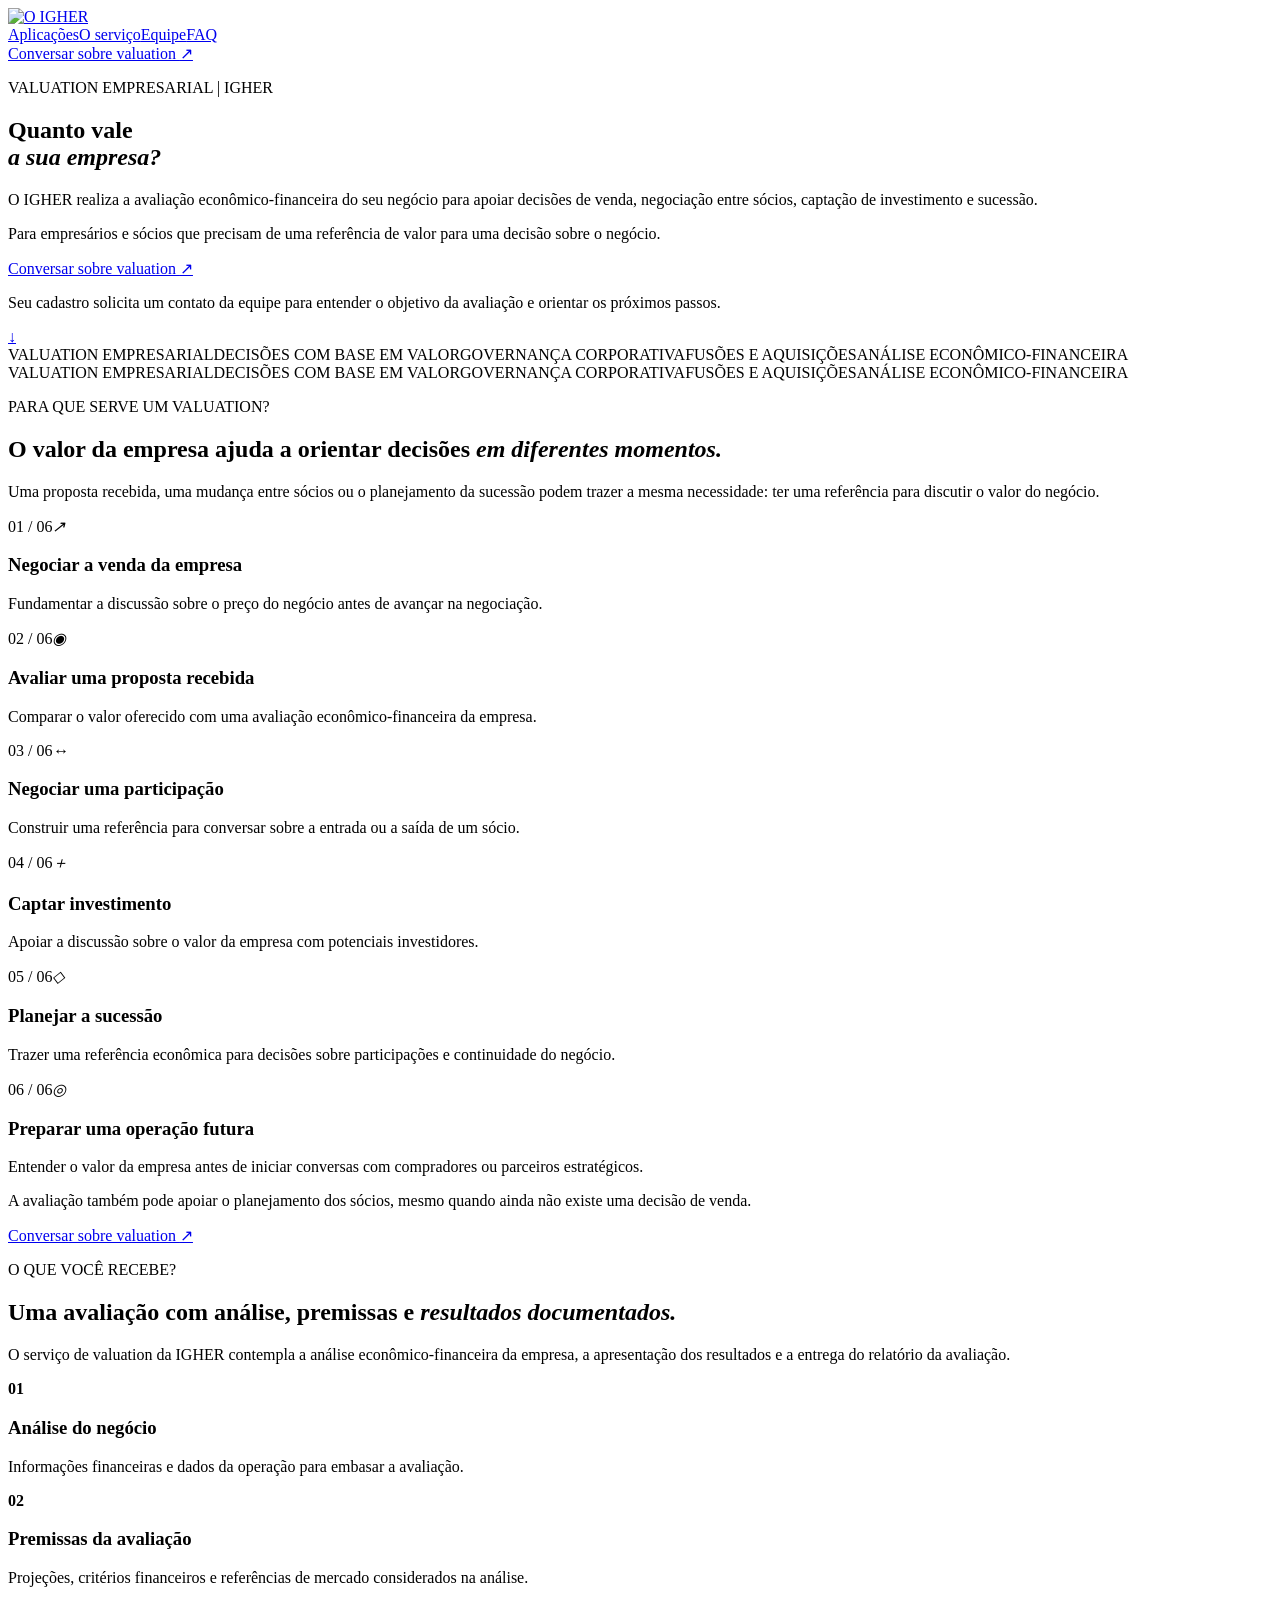
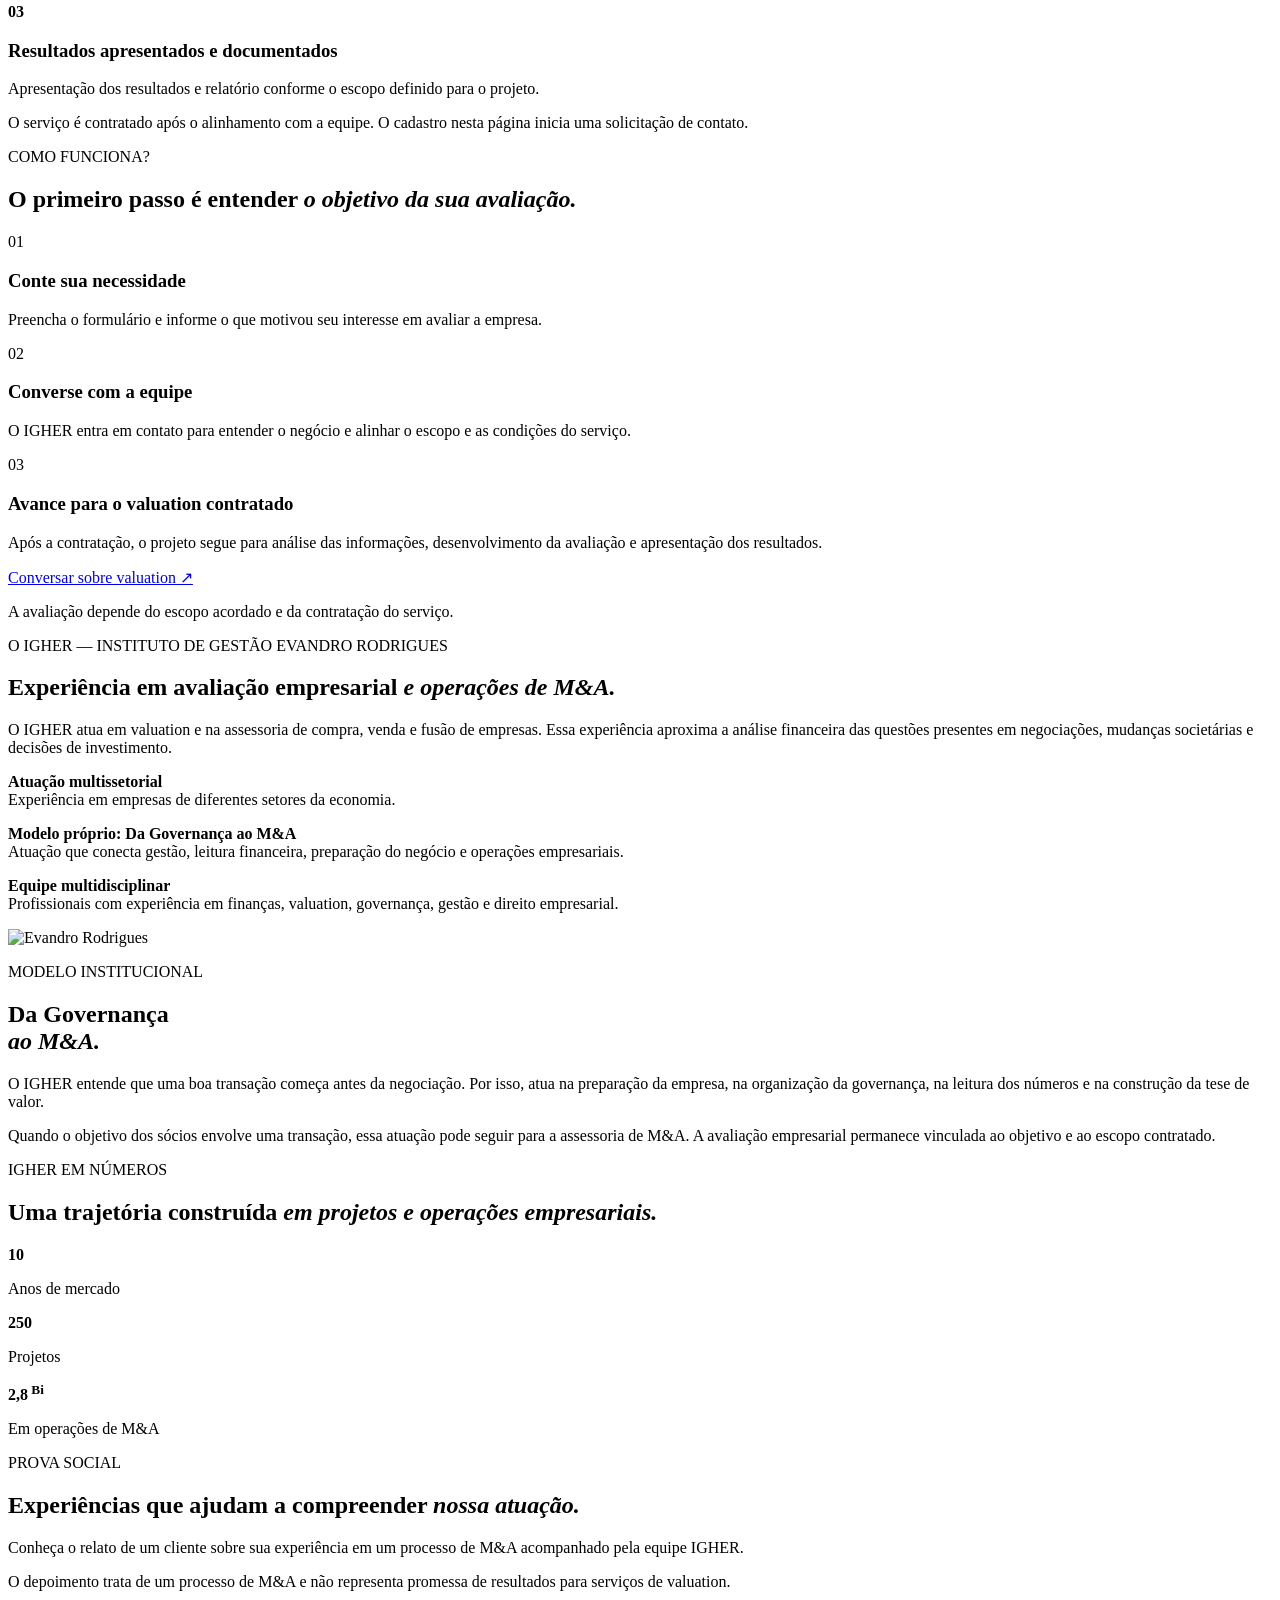
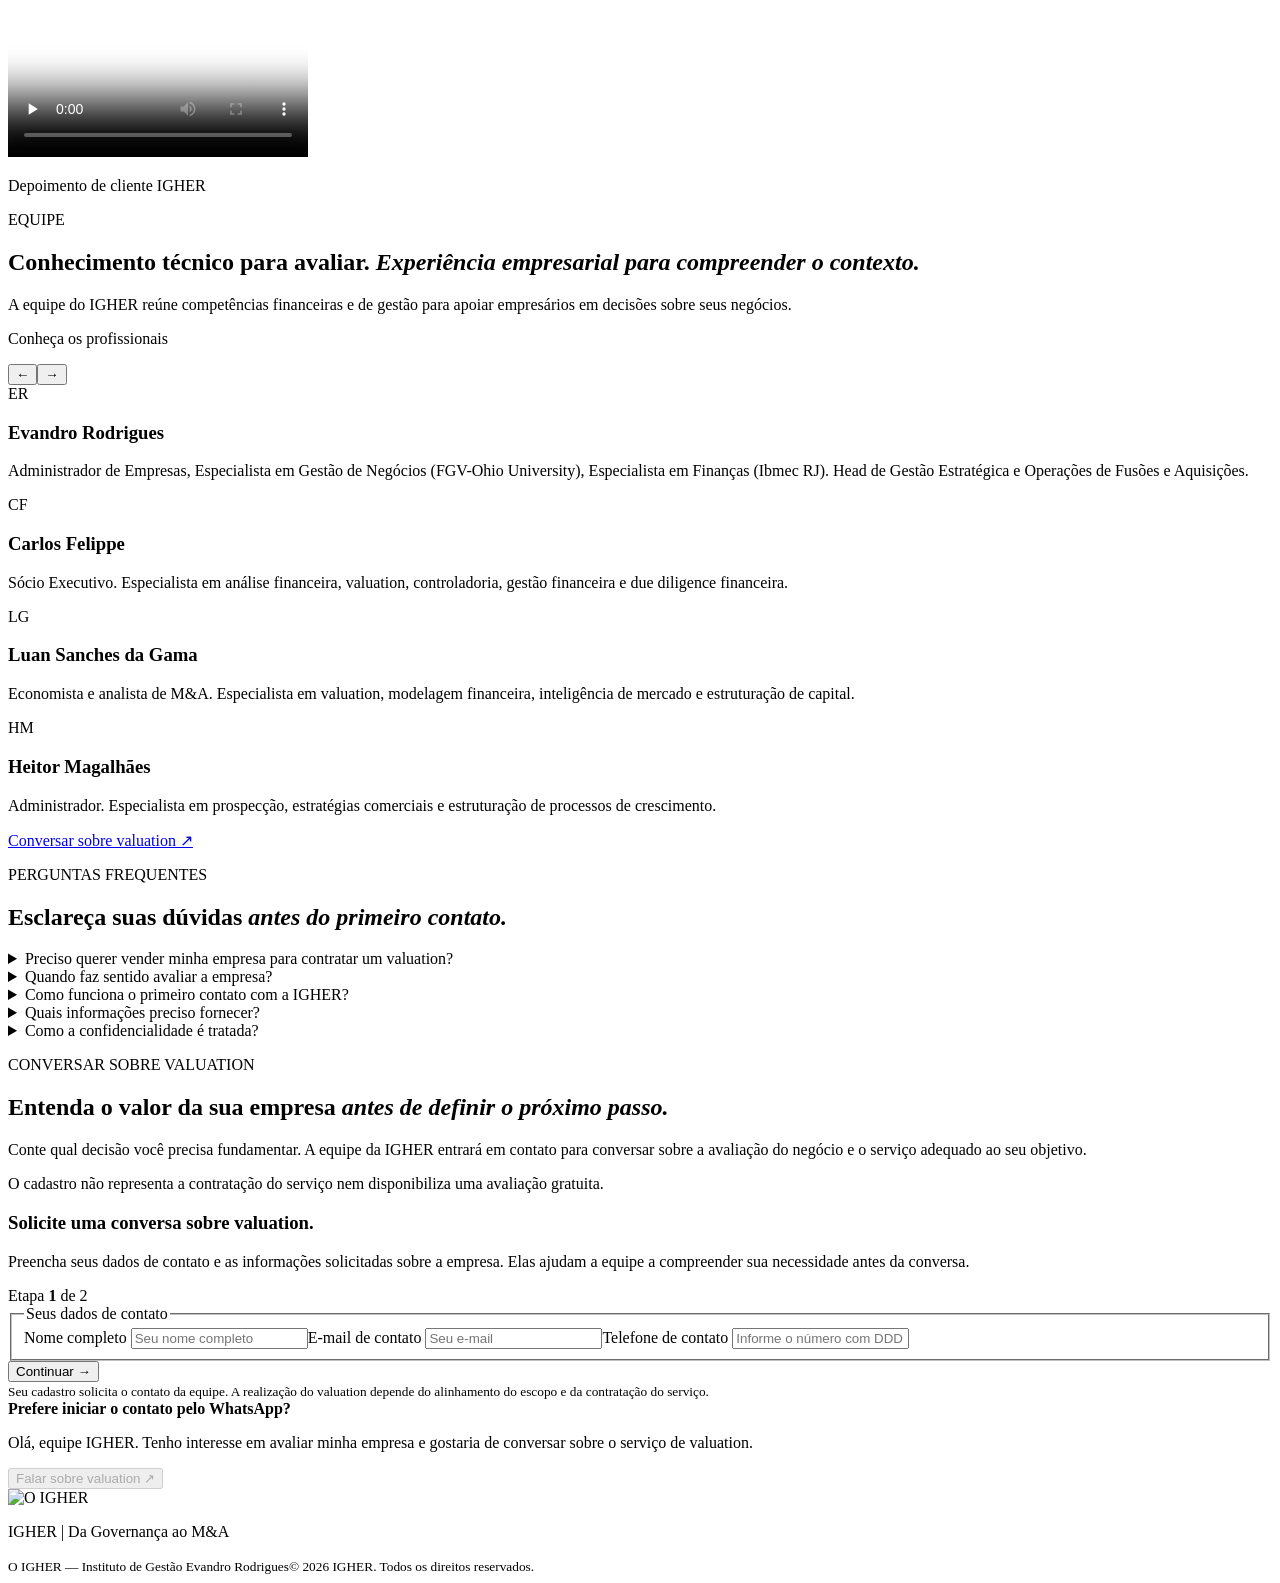
==== commit 616e03cd: "NPS" ====
--- a/index.html
+++ b/index.html
@@ -1,216 +1,138 @@
 <!doctype html>
 <html lang="pt-BR">
 <head>
-  <!-- Google Tag Manager: GTM-5BCJG4X7 -->
-  <script>(function(w,d,s,l,i){w[l]=w[l]||[];w[l].push({'gtm.start':
-  new Date().getTime(),event:'gtm.js'});var f=d.getElementsByTagName(s)[0],
-  j=d.createElement(s),dl=l!='dataLayer'?'&l='+l:'';j.async=true;j.src=
-  'https://www.googletagmanager.com/gtm.js?id='+i+dl;f.parentNode.insertBefore(j,f);
-  })(window,document,'script','dataLayer','GTM-5BCJG4X7');</script>
-  <!-- End Google Tag Manager -->
-  <meta charset="utf-8" />
-  <meta name="viewport" content="width=device-width, initial-scale=1" />
-  <title>Ressarcimento de Créditos Tributários | Auditor</title>
-  <meta name="description" content="Recupere créditos tributários com análise técnica e segurança. A Auditor atua desde 2005 com empresas do Lucro Real e Presumido, indústrias e exportadoras." />
-  <meta name="theme-color" content="#07182c" />
-  <meta property="og:type" content="website" />
-  <meta property="og:locale" content="pt_BR" />
-  <meta property="og:site_name" content="Auditor" />
-  <meta property="og:title" content="Ressarcimento de Créditos Tributários | Auditor" />
-  <meta property="og:description" content="Recupere créditos tributários com análise técnica e segurança. A Auditor atua desde 2005 com empresas do Lucro Real e Presumido, indústrias e exportadoras." />
-  <meta name="twitter:card" content="summary" />
-  <!-- Adicionar canonical, og:url, og:image e sitemap quando houver URL pública definitiva. -->
-  <link rel="preload" href="images/reuniao-analise-tributaria.webp" as="image" type="image/webp" fetchpriority="high" />
-  <link rel="stylesheet" href="css/styles.css" />
-  <script src="js/main.js" defer></script>
-  <script type="application/ld+json">{"@context":"https://schema.org","@type":"Service","name":"Análise e ressarcimento de créditos tributários","description":"Análise documental, identificação e solicitação de ressarcimento de créditos tributários para empresas.","areaServed":{"@type":"Country","name":"Brasil"},"provider":{"@type":"Organization","name":"Auditor Consultores Associados","foundingDate":"2005"}}</script>
+  <meta charset="utf-8">
+  <meta name="viewport" content="width=device-width, initial-scale=1">
+  <meta name="theme-color" content="#061724">
+  <meta name="description" content="Conheça o serviço de valuation empresarial da IGHER: avaliação econômico-financeira para apoiar decisões de sócios, negociação, investimento e sucessão.">
+  <meta name="robots" content="index,follow,max-image-preview:large">
+  <meta property="og:type" content="website">
+  <meta property="og:locale" content="pt_BR">
+  <meta property="og:site_name" content="IGHER">
+  <meta property="og:title" content="Valuation Empresarial | IGHER">
+  <meta property="og:description" content="Avaliação econômico-financeira para decisões empresariais estratégicas. Conheça o valuation da IGHER.">
+  <meta name="twitter:card" content="summary_large_image">
+  <meta name="twitter:title" content="Valuation Empresarial | IGHER">
+  <meta name="twitter:description" content="Avaliação econômico-financeira para decisões empresariais estratégicas.">
+  <title>Valuation Empresarial: Avaliação de Empresas | IGHER</title>
+  <link rel="icon" type="image/svg+xml" href="assets/logo-igher-consultoria.svg">
+  <link rel="preconnect" href="https://fonts.googleapis.com">
+  <link rel="preconnect" href="https://fonts.gstatic.com" crossorigin>
+  <link href="https://fonts.googleapis.com/css2?family=DM+Sans:wght@400;500;600;700;800&family=Instrument+Serif:ital@0;1&display=swap" rel="stylesheet">
+  <link rel="preload" as="image" type="image/webp" fetchpriority="high" href="assets/hero-desktop.webp" media="(min-width:761px)">
+  <link rel="preload" as="image" type="image/webp" fetchpriority="high" href="assets/hero-mobile.webp" media="(max-width:760px)">
+  <link rel="stylesheet" href="styles.css">
+  <!-- Tracking: IDs, eventos e consentimento devem ser validados para esta nova campanha. -->
 </head>
 <body>
-  <!-- Google Tag Manager (noscript) -->
-  <noscript><iframe src="https://www.googletagmanager.com/ns.html?id=GTM-5BCJG4X7"
-  height="0" width="0" style="display:none;visibility:hidden" title="Google Tag Manager"></iframe></noscript>
-  <!-- End Google Tag Manager (noscript) -->
-  <a class="skip-link" href="#top">Ir para o conteúdo</a>
-  <div class="grain" aria-hidden="true"></div>
-  <header class="nav-wrap">
-    <nav class="nav container">
-      <a class="brand" href="#top" aria-label="Auditor - início">
-        <img class="auditor-logo-image" src="images/auditor-logo.webp" decoding="async" alt="Auditor Consultores Associados" width="960" height="320">
-      </a>
-      <button class="nav-toggle" type="button" aria-controls="nav-links" aria-expanded="false" aria-label="Abrir menu"><span></span><span></span><span></span></button>
-      <div class="nav-links" id="nav-links" data-open="false">
-        <a href="#para-quem">Para quem</a>
-        <a href="#metodo">Como funciona</a>
-        <a href="#cases">Resultados</a>
-        <a href="#contato">Contato</a>
-      </div>
-      <a class="btn btn-sm" href="#contato">Solicite um diagnóstico gratuito</a>
-    </nav>
+  <header class="site-header">
+    <div class="site-header__inner container">
+      <a class="logo" href="#inicio" aria-label="IGHER — início"><img src="assets/logo-igher-consultoria.svg" alt="O IGHER"></a>
+      <nav aria-label="Navegação principal"><a href="#aplicacoes">Aplicações</a><a href="#entregaveis">O serviço</a><a href="#equipe">Equipe</a><a href="#faq">FAQ</a></nav>
+      <a class="btn btn-small" href="#contato">Conversar sobre valuation <span aria-hidden="true">↗</span></a>
+    </div>
   </header>
 
-  <main id="top" tabindex="-1">
-    <section class="hero section-space">
-      <div class="orb orb-a"></div>
-      <div class="orb orb-b"></div>
-      <div class="container hero-grid">
-        <div class="hero-copy reveal">
-          <span class="eyebrow">INTELIGÊNCIA TRIBUTÁRIA • LUCRO REAL E PRESUMIDO</span>
-          <h1>Sua empresa pode ter dinheiro parado em tributos.</h1>
-          <p class="hero-lead">A Auditor analisa a documentação e identifica créditos não aproveitados ou aproveitados a menor para solicitar o ressarcimento em moeda corrente, direto na conta da sua empresa.</p>
-          <div class="hero-actions">
-            <a class="btn" href="#contato">Solicite um diagnóstico gratuito</a>
-            <a class="text-link" href="#metodo">Entenda o processo <span>→</span></a>
-          </div>
-          <div class="micro-proof">
-            <span>ANÁLISE TÉCNICA</span><i></i><span>SEGURANÇA TRIBUTÁRIA</span><i></i><span>FOCO EM RESULTADO</span>
-          </div>
+  <main>
+    <section id="inicio" class="hero">
+      <div class="hero-inner container">
+        <div class="hero-copy">
+          <p class="kicker">VALUATION EMPRESARIAL | IGHER</p>
+          <h1>Quanto vale<br><em>a sua empresa?</em></h1>
+          <p class="hero-lead">O IGHER realiza a avaliação econômico-financeira do seu negócio para apoiar decisões de venda, negociação entre sócios, captação de investimento e sucessão.</p>
+          <p class="hero-audience">Para empresários e sócios que precisam de uma referência de valor para uma decisão sobre o negócio.</p>
+          <a class="btn" href="#contato">Conversar sobre valuation <span aria-hidden="true">↗</span></a>
+          <p class="micro">Seu cadastro solicita um contato da equipe para entender o objetivo da avaliação e orientar os próximos passos.</p>
         </div>
+      </div>
+      <a class="scroll-hint" href="#aplicacoes" aria-label="Rolar para conhecer as aplicações"><span class="scroll-hint__mouse" aria-hidden="true"><i></i></span><b aria-hidden="true">↓</b></a>
+    </section>
 
-        <figure class="hero-visual people-visual reveal delay-1">
-          <img src="images/reuniao-analise-tributaria.webp" alt="Cena ilustrativa de uma reunião de análise tributária entre profissionais e empresários" width="1280" height="853" fetchpriority="high" loading="eager" decoding="async">
-          <figcaption><span>PROXIMIDADE EM CADA ETAPA</span><strong>Conhecer sua operação.<br>Entender suas oportunidades.</strong></figcaption>
-        </figure>
-      </div>
-      <div class="container proof-strip" aria-label="Resultados e experiência da Auditor">
-        <div><strong aria-label="+99%" data-count="99" data-prefix="+" data-suffix="%">+99%</strong><span>de homologação</span></div>
-        <div><strong aria-label="R$ 1 bi" data-count="1" data-prefix="R$ " data-suffix=" bi">R$ 1 bi</strong><span>em créditos recuperados</span></div>
-        <div><strong aria-label="20 anos" data-count="20" data-prefix="" data-suffix=" anos">20 anos</strong><span>de mercado</span></div>
-        <div><strong aria-label="+500" data-count="500" data-prefix="+" data-suffix="">+500</strong><span>empresas atendidas</span></div>
-        <div><strong>Brasil</strong><span>atuação em todo o país</span></div>
+    <div class="valuation-ticker" aria-label="Destaques da atuação do IGHER"><div class="valuation-ticker__track"><div class="valuation-ticker__group"><span>VALUATION EMPRESARIAL</span><i></i><span>DECISÕES COM BASE EM VALOR</span><i></i><span>GOVERNANÇA CORPORATIVA</span><i></i><span>FUSÕES E AQUISIÇÕES</span><i></i><span>ANÁLISE ECONÔMICO-FINANCEIRA</span><i></i></div><div class="valuation-ticker__group" aria-hidden="true"><span>VALUATION EMPRESARIAL</span><i></i><span>DECISÕES COM BASE EM VALOR</span><i></i><span>GOVERNANÇA CORPORATIVA</span><i></i><span>FUSÕES E AQUISIÇÕES</span><i></i><span>ANÁLISE ECONÔMICO-FINANCEIRA</span><i></i></div></div></div>
+
+    <section id="aplicacoes" class="section section-light">
+      <div class="container">
+        <p class="kicker orange">PARA QUE SERVE UM VALUATION?</p>
+        <h2>O valor da empresa ajuda a orientar decisões <em>em diferentes momentos.</em></h2>
+        <p class="intro dark">Uma proposta recebida, uma mudança entre sócios ou o planejamento da sucessão podem trazer a mesma necessidade: ter uma referência para discutir o valor do negócio.</p>
+        <div class="applications-grid">
+          <article class="app-card"><span>01 / 06</span><i aria-hidden="true">↗</i><h3>Negociar a venda da empresa</h3><p>Fundamentar a discussão sobre o preço do negócio antes de avançar na negociação.</p></article>
+          <article class="app-card"><span>02 / 06</span><i aria-hidden="true">◉</i><h3>Avaliar uma proposta recebida</h3><p>Comparar o valor oferecido com uma avaliação econômico-financeira da empresa.</p></article>
+          <article class="app-card"><span>03 / 06</span><i aria-hidden="true">↔</i><h3>Negociar uma participação</h3><p>Construir uma referência para conversar sobre a entrada ou a saída de um sócio.</p></article>
+          <article class="app-card"><span>04 / 06</span><i aria-hidden="true">＋</i><h3>Captar investimento</h3><p>Apoiar a discussão sobre o valor da empresa com potenciais investidores.</p></article>
+          <article class="app-card"><span>05 / 06</span><i aria-hidden="true">◇</i><h3>Planejar a sucessão</h3><p>Trazer uma referência econômica para decisões sobre participações e continuidade do negócio.</p></article>
+          <article class="app-card"><span>06 / 06</span><i aria-hidden="true">◎</i><h3>Preparar uma operação futura</h3><p>Entender o valor da empresa antes de iniciar conversas com compradores ou parceiros estratégicos.</p></article>
+        </div>
+        <div class="section-bottom"><p>A avaliação também pode apoiar o planejamento dos sócios, mesmo quando ainda não existe uma decisão de venda.</p><a href="#contato" class="text-cta">Conversar sobre valuation <span>↗</span></a></div>
       </div>
     </section>
 
-    <section class="section dark-subtle" id="dor">
-      <div class="container">
-        <div class="reason-head reveal"><span class="eyebrow">POR QUE EMPRESAS NOS PROCURAM?</span><h2>Oportunidades que merecem uma análise especializada.</h2><p>Créditos e benefícios podem passar despercebidos na rotina fiscal. A Auditor aprofunda a documentação e as particularidades da sua operação.</p></div>
-        <div class="reasons-grid">
-<article class="reason-card reveal"><span>01</span><h3>Créditos tributários não aproveitados</h3></article><article class="reason-card reveal"><span>02</span><h3>Benefícios fiscais desconhecidos</h3></article><article class="reason-card reveal"><span>03</span><h3>Saldos acumulados</h3></article><article class="reason-card reveal"><span>04</span><h3>Créditos Presumidos de Exportação</h3></article><article class="reason-card reveal"><span>05</span><h3>Incentivos fiscais</h3></article><article class="reason-card reveal"><span>06</span><h3>Subvenções</h3></article><article class="reason-card reveal"><span>07</span><h3>Revisão de oportunidades tributárias</h3></article>
-        </div>
-      </div>
-    </section>
-    <section class="section" id="para-quem">
-      <div class="container">
-        <div class="centered-head reveal">
-          <span class="eyebrow">QUALIFICAÇÃO</span>
-          <h2>Não é uma análise para qualquer empresa.</h2>
-          
-        </div>
-        <div class="audience-grid">
-          <article class="aud-card reveal"><div class="icon-wrap">01</div><h3>Lucro Real ou Presumido</h3><p>Maior volume de obrigações, créditos e variáveis que merecem revisão especializada.</p></article>
-          <article class="aud-card reveal delay-1"><div class="icon-wrap">02</div><h3>Indústrias</h3><p>Operações com insumos, produção e incidências tributárias que exigem leitura técnica.</p></article>
-          <article class="aud-card reveal delay-2"><div class="icon-wrap">03</div><h3>Exportadoras</h3><p>Empresas que podem acumular créditos e precisam transformar saldo em resultado.</p></article>
-          <article class="aud-card reveal delay-3"><div class="icon-wrap">04</div><h3>Operações complexas</h3><p>Cenários em que uma análise superficial simplesmente não é suficiente.</p></article>
+    <section id="entregaveis" class="section deliverables">
+      <div class="container two-col">
+        <div class="section-heading"><p class="kicker">O QUE VOCÊ RECEBE?</p><h2>Uma avaliação com análise, premissas e <em>resultados documentados.</em></h2><p class="intro">O serviço de valuation da IGHER contempla a análise econômico-financeira da empresa, a apresentação dos resultados e a entrega do relatório da avaliação.</p></div>
+        <div class="deliverable-list">
+          <article><b>01</b><div><h3>Análise do negócio</h3><p>Informações financeiras e dados da operação para embasar a avaliação.</p></div></article>
+          <article><b>02</b><div><h3>Premissas da avaliação</h3><p>Projeções, critérios financeiros e referências de mercado considerados na análise.</p></div></article>
+          <article><b>03</b><div><h3>Resultados apresentados e documentados</h3><p>Apresentação dos resultados e relatório conforme o escopo definido para o projeto.</p></div></article>
+          <p class="disclaimer">O serviço é contratado após o alinhamento com a equipe. O cadastro nesta página inicia uma solicitação de contato.</p>
         </div>
       </div>
     </section>
 
-    <section class="section dark-subtle" id="diferencial">
-      <div class="container risk-grid">
-        <div class="risk-visual reveal" aria-hidden="true">
-          <div class="shield-ring"><div class="shield">✓</div></div>
-          <div class="risk-card rc1"><small>Fundamento</small><strong>Validado</strong></div>
-          <div class="risk-card rc2"><small>Documentação</small><strong>Revisada</strong></div>
-          <div class="risk-card rc3"><small>Decisão</small><strong>Segura</strong></div>
-        </div>
-        <div class="section-copy reveal delay-1">
-          <span class="eyebrow">O DIFERENCIAL</span>
-          <h2>Encontrar um crédito é só metade do trabalho.</h2>
-          <p class="big-quote">A outra metade é conduzir o ressarcimento com segurança.</p>
-          <p>A Auditor trabalha com análise da documentação antes de pedir os ressarcimentos dos créditos encontrados. A proposta não é buscar o maior número possível — é identificar créditos não aproveitados e/ou aproveitados a menor, e ressarcir em moeda corrente, direto na conta das empresas, pois é mais seguro para o cliente.</p>
-          <div class="statement">Ressarcimento em moeda corrente. <strong>Risco sob controle.</strong></div>
-        </div>
+    <section id="processo" class="section section-light process">
+      <div class="container"><p class="kicker orange">COMO FUNCIONA?</p><h2>O primeiro passo é entender <em>o objetivo da sua avaliação.</em></h2>
+        <div class="process-grid"><article><span>01</span><h3>Conte sua necessidade</h3><p>Preencha o formulário e informe o que motivou seu interesse em avaliar a empresa.</p></article><article><span>02</span><h3>Converse com a equipe</h3><p>O IGHER entra em contato para entender o negócio e alinhar o escopo e as condições do serviço.</p></article><article><span>03</span><h3>Avance para o valuation contratado</h3><p>Após a contratação, o projeto segue para análise das informações, desenvolvimento da avaliação e apresentação dos resultados.</p></article></div>
+        <a href="#contato" class="btn">Conversar sobre valuation <span>↗</span></a><p class="micro dark">A avaliação depende do escopo acordado e da contratação do serviço.</p>
       </div>
     </section>
 
-    <section class="section" id="metodo">
-      <div class="container">
-        <div class="centered-head reveal"><span class="eyebrow">COMO FUNCIONA</span><h2>Da análise documental ao pedido de ressarcimento.</h2><p>Um processo técnico, claro e orientado à segurança.</p></div>
-        <div class="process-line">
-          <article class="step reveal"><span>01</span><h3>Identificação</h3><p>Mapeamos o cenário tributário e buscamos oportunidades relevantes.</p></article>
-          <article class="step reveal delay-1"><span>02</span><h3>Análise técnica</h3><p>Aprofundamos documentos, informações fiscais e particularidades da operação.</p></article>
-          <article class="step reveal delay-2"><span>03</span><h3>Validação</h3><p>Avaliamos fundamentos e consistência antes de qualquer decisão.</p></article>
-          <article class="step reveal delay-3"><span>04</span><h3>Ressarcimento</h3><p>Com a documentação analisada, solicitamos o ressarcimento dos créditos em moeda corrente, direto na conta da empresa.</p></article>
-        </div>
-        <div class="method-tagline reveal">Menos improviso. <strong>Mais segurança fiscal.</strong></div>
-      </div>
+    <section id="autoridade" class="section authority">
+      <div class="container authority-grid"><div><p class="kicker">O IGHER — INSTITUTO DE GESTÃO EVANDRO RODRIGUES</p><h2>Experiência em avaliação empresarial <em>e operações de M&amp;A.</em></h2><p>O IGHER atua em valuation e na assessoria de compra, venda e fusão de empresas. Essa experiência aproxima a análise financeira das questões presentes em negociações, mudanças societárias e decisões de investimento.</p><div class="authority-points"><p><strong>Atuação multissetorial</strong><br>Experiência em empresas de diferentes setores da economia.</p><p><strong>Modelo próprio: Da Governança ao M&amp;A</strong><br>Atuação que conecta gestão, leitura financeira, preparação do negócio e operações empresariais.</p><p><strong>Equipe multidisciplinar</strong><br>Profissionais com experiência em finanças, valuation, governança, gestão e direito empresarial.</p></div></div><div class="authority-photo"><img src="assets/evandro.webp" alt="Evandro Rodrigues" loading="lazy"></div></div>
     </section>
 
-    <section class="section dark-subtle" id="segmentos">
-      <div class="container split reverse-mobile">
-        <div class="section-copy reveal">
-          <span class="eyebrow">ANÁLISE POR OPERAÇÃO</span>
-          <h2>A oportunidade muda de acordo com o negócio.</h2>
-          <p>A análise também deveria mudar. Por isso, a Auditor aprofunda o cenário de cada operação, em vez de aplicar uma solução genérica.</p>
-          <div class="sector-list">
-            <div><span>01</span><p><strong>Indústrias</strong><br>Insumos, processos produtivos e particularidades tributárias.</p></div>
-            <div><span>02</span><p><strong>Alimentos, agro e metalmecânico</strong><br>Setores com alta complexidade operacional e fiscal.</p></div>
-            <div><span>03</span><p><strong>Exportadoras</strong><br>Créditos acumulados e oportunidades específicas de ressarcimento.</p></div>
-          </div>
-        </div>
-        <div class="sector-visual reveal delay-1">
-          <div class="radar"></div>
-          <div class="sector-node n1">INDÚSTRIA</div>
-          <div class="sector-node n2">AGRO</div>
-          <div class="sector-node n3">EXPORTAÇÃO</div>
-          <div class="sector-node n4">ALIMENTOS</div>
-          <div class="sector-center"><img class="auditor-logo-image" src="images/auditor-logo.webp" loading="lazy" decoding="async" alt="Auditor Consultores Associados" width="960" height="320"></div>
-        </div>
-      </div>
-    </section>
+    <section class="section institutional section-light"><div class="container two-col"><div><p class="kicker orange">MODELO INSTITUCIONAL</p><h2>Da Governança<br><em>ao M&amp;A.</em></h2></div><div><p>O IGHER entende que uma boa transação começa antes da negociação. Por isso, atua na preparação da empresa, na organização da governança, na leitura dos números e na construção da tese de valor.</p><p>Quando o objetivo dos sócios envolve uma transação, essa atuação pode seguir para a assessoria de M&amp;A. A avaliação empresarial permanece vinculada ao objetivo e ao escopo contratado.</p></div></div></section>
 
-    <section class="section cases-section" id="cases"><div class="container result-layout"><div class="result-copy"><span class="eyebrow">RESULTADOS QUE CHEGAM AO CAIXA</span><h2>Cases de ressarcimento.<br>Impacto financeiro real.</h2><p>Conheça resultados em diferentes setores, com a identidade das empresas preservada.</p><a class="btn" href="#contato">Solicite um diagnóstico gratuito</a></div><div class="result-panel"><p class="result-caption">Créditos tributários recuperados por empresa</p><article class="result-row"><h3>Empresa do ramo de laticínios</h3><div class="result-line"><div class="result-track" aria-hidden="true"><span style="--fill:100.0000%"></span></div><div class="result-number" aria-label="R$ 65 milhões recuperados"><span aria-hidden="true">R$ <b data-result="65">65</b> milhões</span></div></div></article><article class="result-row"><h3>Empresa do ramo metalmecânico</h3><div class="result-line"><div class="result-track" aria-hidden="true"><span style="--fill:53.8462%"></span></div><div class="result-number" aria-label="R$ 35 milhões recuperados"><span aria-hidden="true">R$ <b data-result="35">35</b> milhões</span></div></div></article><article class="result-row"><h3>Empresa exportadora de peixes</h3><div class="result-line"><div class="result-track" aria-hidden="true"><span style="--fill:16.9231%"></span></div><div class="result-number" aria-label="R$ 11 milhões recuperados"><span aria-hidden="true">R$ <b data-result="11">11</b> milhões</span></div></div></article><article class="result-row"><h3>Cooperativa de produção de café</h3><div class="result-line"><div class="result-track" aria-hidden="true"><span style="--fill:10.7692%"></span></div><div class="result-number" aria-label="R$ 7 milhões recuperados"><span aria-hidden="true">R$ <b data-result="7">7</b> milhões</span></div></div></article><p class="result-note">Resultados de casos específicos. A existência e o valor dos créditos dependem da análise de cada operação.</p></div></div></section>
-    <section class="section" id="autoridade">
-      <div class="container authority-grid">
-        <div class="section-copy reveal">
-          <span class="eyebrow">POR QUE AUDITOR</span>
-          <h2>Uma decisão tributária precisa continuar fazendo sentido depois que o dinheiro entra no caixa.</h2>
-          <p>A Auditor atua desde 2005 na área tributária, administrativa, judicial e societária, atendendo empresas que precisam ir além de uma análise superficial.</p>
-          <a class="text-link" href="#contato">Solicite um diagnóstico gratuito <span>→</span></a>
-        </div>
-        <div class="authority-cards">
-          <article class="mini-card reveal"><strong>Experiência tributária</strong><p>Análise especializada de operações complexas.</p></article>
-          <article class="mini-card reveal delay-1"><strong>Segurança</strong><p>Validação antes da tomada de decisão.</p></article>
-          <article class="mini-card reveal delay-2"><strong>Visão empresarial</strong><p>Crédito avaliado pelo impacto real no negócio.</p></article>
-          <article class="mini-card reveal delay-3"><strong>Atuação consultiva</strong><p>Clareza sobre o que foi encontrado e por quê.</p></article>
-        </div>
-      </div>
-    </section>
+    <section id="numeros" class="section numbers-section" aria-labelledby="numbers-title"><div class="container"><p class="kicker">IGHER EM NÚMEROS</p><h2 id="numbers-title">Uma trajetória construída <em>em projetos e operações empresariais.</em></h2><div class="numbers-grid"><article><strong><span data-count="10">10</span></strong><p>Anos de mercado</p></article><article><strong><span data-count="250">250</span></strong><p>Projetos</p></article><article><strong><span data-count="2.8" data-format="decimal">2,8</span><sup> Bi</sup></strong><p>Em operações de M&amp;A</p></article></div></div></section>
 
-    <section class="urgency-section"><div class="container urgency-inner"><div class="urgency-icon" aria-hidden="true">◷</div><div><span class="eyebrow">O TEMPO TAMBÉM CONTA</span><h2>Seu crédito tributário pode estar prescrevendo.</h2><p>Oportunidades tributárias possuem prazos legais para solicitar o ressarcimento. A cada mês, créditos podem ficar fora do período elegível, conforme as regras aplicáveis a cada caso.</p><strong>Você pode estar deixando dinheiro na mesa. Avalie suas oportunidades antes de decidir.</strong></div></div></section>
-    <section class="section contact-section" id="contato">
-      <div class="container contact-grid">
-        <div class="contact-copy reveal">
-          <span class="eyebrow">PRÓXIMO PASSO</span>
-          <h2>Descubra o que pode estar parado dentro da sua operação.</h2>
-          <p>Se sua empresa está no Lucro Real ou Lucro Presumido, principalmente indústrias, exportadoras e/ou tem créditos tributários acumulados, vale a pena investigar com profundidade, antes de tomar uma decisão.</p>
-          <div class="contact-pills"><span>Lucro Real ou Presumido</span><span>Indústrias</span><span>Exportadoras</span></div>
-        </div>
-        <form class="lead-form reveal delay-1" id="leadForm">
-          <div class="form-grid">
-            <label>Nome<input name="nome" autocomplete="name" required placeholder="Seu nome"></label>
-            <label>Empresa<input name="empresa" required placeholder="Nome da empresa"></label>
-            <label>Cargo<input name="cargo" placeholder="Seu cargo"></label>
-            <label>Faturamento aproximado<select name="faturamento"><option value="">Selecione</option><option>Até R$ 10 mi/ano</option><option>R$ 10 mi a R$ 50 mi/ano</option><option>R$ 50 mi a R$ 100 mi/ano</option><option>Acima de R$ 100 mi/ano</option></select></label>
-            <label>Regime tributário<select name="regime"><option value="">Selecione</option><option>Lucro Real</option><option>Lucro Presumido</option><option>Outro</option></select></label>
-            <label>Segmento<input name="segmento" placeholder="Ex.: indústria de alimentos"></label>
-            <label>Telefone<input name="telefone" type="tel" inputmode="tel" autocomplete="tel" required placeholder="(00) 00000-0000"></label>
-            <label>E-mail<input type="email" name="email" autocomplete="email" required placeholder="voce@empresa.com.br"></label>
-            <label class="full">Sua empresa exporta?<select name="exporta"><option value="">Selecione</option><option>Sim</option><option>Não</option></select></label>
-          </div>
-          <button class="btn full-btn" type="submit">Solicite um diagnóstico gratuito</button>
-          <p class="form-note">Preencha os dados da sua empresa para solicitar uma avaliação de oportunidades tributárias.</p>
-          <div class="success" id="successMsg" role="status" aria-live="polite">O envio por este formulário ainda não está disponível. Entre em contato com a Auditor para solicitar sua avaliação.</div>
-        </form>
-      </div>
-    </section>
+    <section id="depoimento" class="section testimonial-section section-light" aria-labelledby="testimonial-title"><div class="container testimonial-layout"><div><p class="kicker orange">PROVA SOCIAL</p><h2 id="testimonial-title">Experiências que ajudam a compreender <em>nossa atuação.</em></h2><p>Conheça o relato de um cliente sobre sua experiência em um processo de M&amp;A acompanhado pela equipe IGHER.</p><p class="testimonial-note">O depoimento trata de um processo de M&amp;A e não representa promessa de resultados para serviços de valuation.</p></div><div class="video-shell"><video controls preload="none" loading="lazy" playsinline poster="assets/capa-depoimento.webp" aria-label="Depoimento de cliente IGHER sobre processo de M&amp;A"><source src="assets/depoimento-igher.mp4" type="video/mp4">Seu navegador não oferece suporte à reprodução deste vídeo.</video><p>Depoimento de cliente IGHER</p></div></div></section>
+
+    <section id="equipe" class="section team"><div class="container"><p class="kicker">EQUIPE</p><h2>Conhecimento técnico para avaliar. <em>Experiência empresarial para compreender o contexto.</em></h2><p class="intro">A equipe do IGHER reúne competências financeiras e de gestão para apoiar empresários em decisões sobre seus negócios.</p><div class="team-carousel-header"><p>Conheça os profissionais</p><div class="team-controls"><button type="button" id="team-prev" aria-label="Ver profissional anterior">←</button><button type="button" id="team-next" aria-label="Ver próximo profissional">→</button></div></div><div class="team-carousel" id="team-carousel" tabindex="0" aria-label="Carrossel de profissionais do IGHER"><article><div class="team-photo" role="img" aria-label="Espaço reservado para foto de Evandro Rodrigues"><span>ER</span></div><h3>Evandro Rodrigues</h3><p>Administrador de Empresas, Especialista em Gestão de Negócios (FGV-Ohio University), Especialista em Finanças (Ibmec RJ). Head de Gestão Estratégica e Operações de Fusões e Aquisições.</p></article><article><div class="team-photo" role="img" aria-label="Espaço reservado para foto de Carlos Felippe"><span>CF</span></div><h3>Carlos Felippe</h3><p>Sócio Executivo. Especialista em análise financeira, valuation, controladoria, gestão financeira e due diligence financeira.</p></article><article><div class="team-photo" role="img" aria-label="Espaço reservado para foto de Luan Sanches da Gama"><span>LG</span></div><h3>Luan Sanches da Gama</h3><p>Economista e analista de M&amp;A. Especialista em valuation, modelagem financeira, inteligência de mercado e estruturação de capital.</p></article><article><div class="team-photo" role="img" aria-label="Espaço reservado para foto de Heitor Magalhães"><span>HM</span></div><h3>Heitor Magalhães</h3><p>Administrador. Especialista em prospecção, estratégias comerciais e estruturação de processos de crescimento.</p></article></div><a href="#contato" class="btn team-cta">Conversar sobre valuation <span>↗</span></a></div></section>
+
+    <section id="faq" class="section section-light faq"><div class="container faq-inner"><p class="kicker orange">PERGUNTAS FREQUENTES</p><h2>Esclareça suas dúvidas <em>antes do primeiro contato.</em></h2><div class="faq-list">
+      <details><summary>Preciso querer vender minha empresa para contratar um valuation?</summary><p>Não. A avaliação também pode apoiar decisões de investimento, mudanças entre sócios, sucessão e planejamento de uma operação futura.</p></details>
+      <details><summary>Quando faz sentido avaliar a empresa?</summary><p>Quando uma decisão exige uma referência econômico-financeira do negócio. Isso pode acontecer diante de uma proposta, de uma negociação societária ou da necessidade de planejar os próximos passos.</p></details>
+      <details><summary>Como funciona o primeiro contato com a IGHER?</summary><p>A equipe entra em contato para entender o objetivo da avaliação e o contexto da empresa. A partir dessa conversa, são tratados os próximos passos e as condições para uma possível contratação.</p></details>
+      <details><summary>Quais informações preciso fornecer?</summary><p>No cadastro, informe seus dados de contato e o contexto solicitado sobre a empresa. A documentação necessária ao valuation será orientada pela equipe durante o alinhamento do projeto.</p></details>
+      <details><summary>Como a confidencialidade é tratada?</summary><p>O atendimento é conduzido com discrição. Para o primeiro contato, informe apenas os dados solicitados. O compartilhamento de documentos empresariais deve ser alinhado com a equipe.</p></details>
+    </div></div></section>
+
+    <section id="contato" class="section contact"><div class="container contact-wrap"><div class="contact-copy"><p class="kicker">CONVERSAR SOBRE VALUATION</p><h2>Entenda o valor da sua empresa <em>antes de definir o próximo passo.</em></h2><p>Conte qual decisão você precisa fundamentar. A equipe da IGHER entrará em contato para conversar sobre a avaliação do negócio e o serviço adequado ao seu objetivo.</p><p class="contact-notice">O cadastro não representa a contratação do serviço nem disponibiliza uma avaliação gratuita.</p></div>
+    <form id="lead-form" class="lead-form" novalidate><h3>Solicite uma conversa sobre valuation.</h3><p>Preencha seus dados de contato e as informações solicitadas sobre a empresa. Elas ajudam a equipe a compreender sua necessidade antes da conversa.</p><div class="form-progress"><span>Etapa <b id="step-number">1</b> de 2</span><div class="progress-track"><div id="progress-bar"></div></div></div>
+      <fieldset class="form-step active" data-step="0"><legend>Seus dados de contato</legend><label>Nome completo <input name="nome" placeholder="Seu nome completo" autocomplete="name" required></label><label>E-mail de contato <input name="email" type="email" placeholder="Seu e-mail" autocomplete="email" required></label><label>Telefone de contato <input name="telefone" type="tel" inputmode="tel" placeholder="Informe o número com DDD" autocomplete="tel" required minlength="14"></label></fieldset>
+      <fieldset class="form-step" data-step="1" hidden><legend>Sobre sua empresa e o objetivo da avaliação</legend><label>Segmento da empresa <input name="segmento" placeholder="Selecione o setor de atuação"></label><label>Faturamento anual da empresa <input name="faturamento" placeholder="Selecione a faixa aproximada"></label><small>Informe a faixa aproximada. Não é necessário enviar documentos financeiros neste cadastro.</small><label>Objetivo da avaliação <input name="interesse" placeholder="Selecione o objetivo mais próximo da sua necessidade"></label><label>Contexto adicional (opcional) <textarea name="mensagem" rows="3" placeholder="Conte brevemente o que motivou seu interesse em avaliar a empresa"></textarea></label><small>Evite incluir documentos ou informações empresariais sensíveis neste campo.</small><label class="consent"><input type="checkbox" name="consentimento" required> Autorizo o uso dos meus dados para contato da equipe IGHER, conforme a política de privacidade.</label></fieldset>
+      <div class="form-actions"><button class="btn btn-outline" type="button" id="prev-step" hidden>Voltar</button><button class="btn" type="button" id="next-step">Continuar <span>→</span></button><button class="btn" type="submit" id="submit-lead" hidden>Solicitar contato sobre valuation <span>↗</span></button></div><p class="form-message" id="form-message" role="status" aria-live="polite" hidden></p><small>Seu cadastro solicita o contato da equipe. A realização do valuation depende do alinhamento do escopo e da contratação do serviço.</small>
+    </form></div><div class="container whatsapp-row"><div><strong>Prefere iniciar o contato pelo WhatsApp?</strong><p>Olá, equipe IGHER. Tenho interesse em avaliar minha empresa e gostaria de conversar sobre o serviço de valuation.</p></div><button class="btn btn-outline" type="button" disabled title="Canal pendente de configuração">Falar sobre valuation <span>↗</span></button></div></section>
   </main>
+  <footer><div class="container footer-inner"><img src="assets/logo-igher-consultoria.svg" alt="O IGHER"><p>IGHER | Da Governança ao M&amp;A</p><small>O IGHER — Instituto de Gestão Evandro Rodrigues</small><small>© 2026 IGHER. Todos os direitos reservados.</small></div></footer>
+  <script defer src="script.js"></script>
 
-  <footer class="footer">
-    <div class="container footer-grid">
-      <div class="brand footer-brand"><img class="auditor-logo-image" src="images/auditor-logo.webp" loading="lazy" decoding="async" alt="Auditor Consultores Associados" width="960" height="320"></div>
-      <p>Ressarcimento de créditos tributários com análise, segurança e estratégia.</p>
-      <a href="#top">Voltar ao topo ↑</a>
-    </div>
-  </footer>
+<!-- NPS CENTRAL — INÍCIO -->
+<kloh-nps-popup
+  site-id="igher-valuation-empresarial"
+  site-name="IGHER — Valuation Empresarial"
+  button-label="Responder NPS">
+</kloh-nps-popup>
+
+<script>
+  (() => {
+    const loader = document.createElement('script');
+    loader.src = atob('aHR0cHM6Ly9ucHMtbHBzLnZlcmNlbC5hcHAvd2lkZ2V0Lmpz');
+    loader.async = true;
+    loader.onerror = () => console.error('[NPS] Não foi possível carregar o componente central.');
+    document.head.appendChild(loader);
+  })();
+</script>
+<!-- NPS CENTRAL — FIM -->
+
 </body>
 </html>
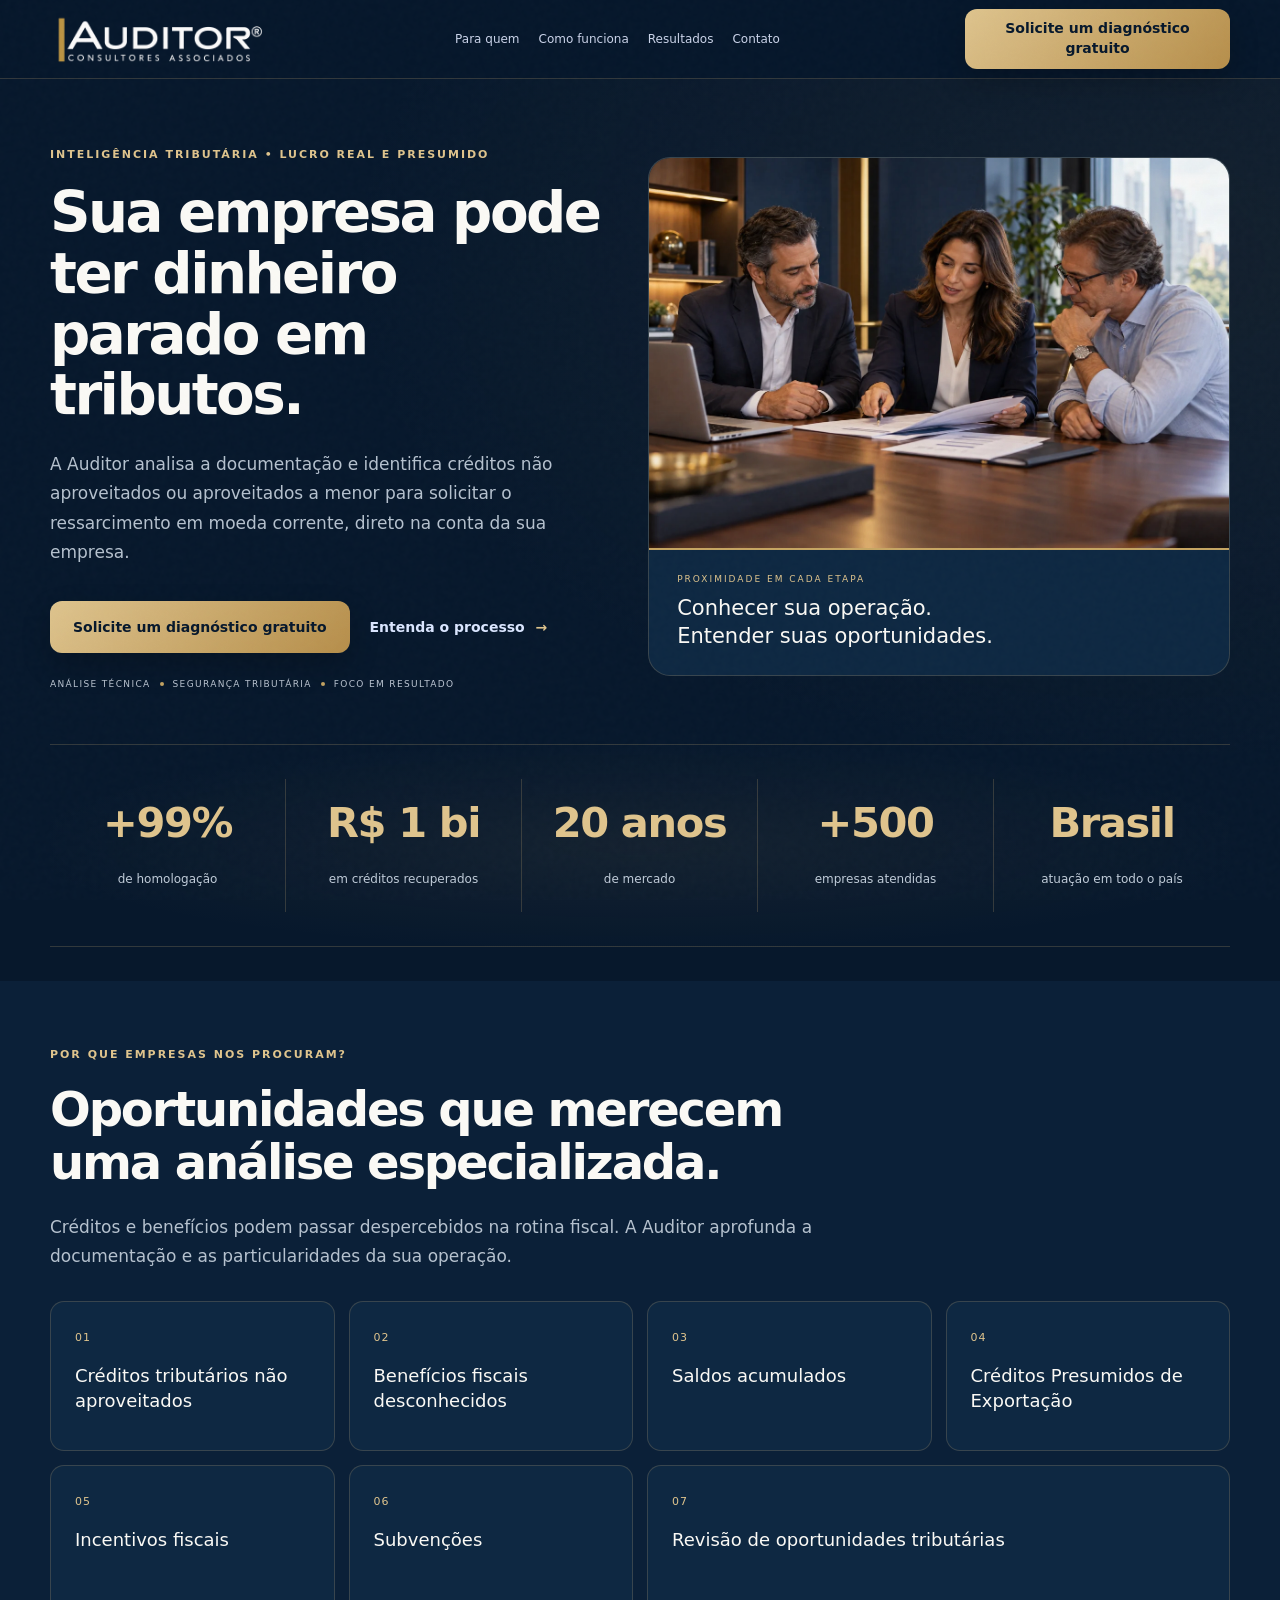
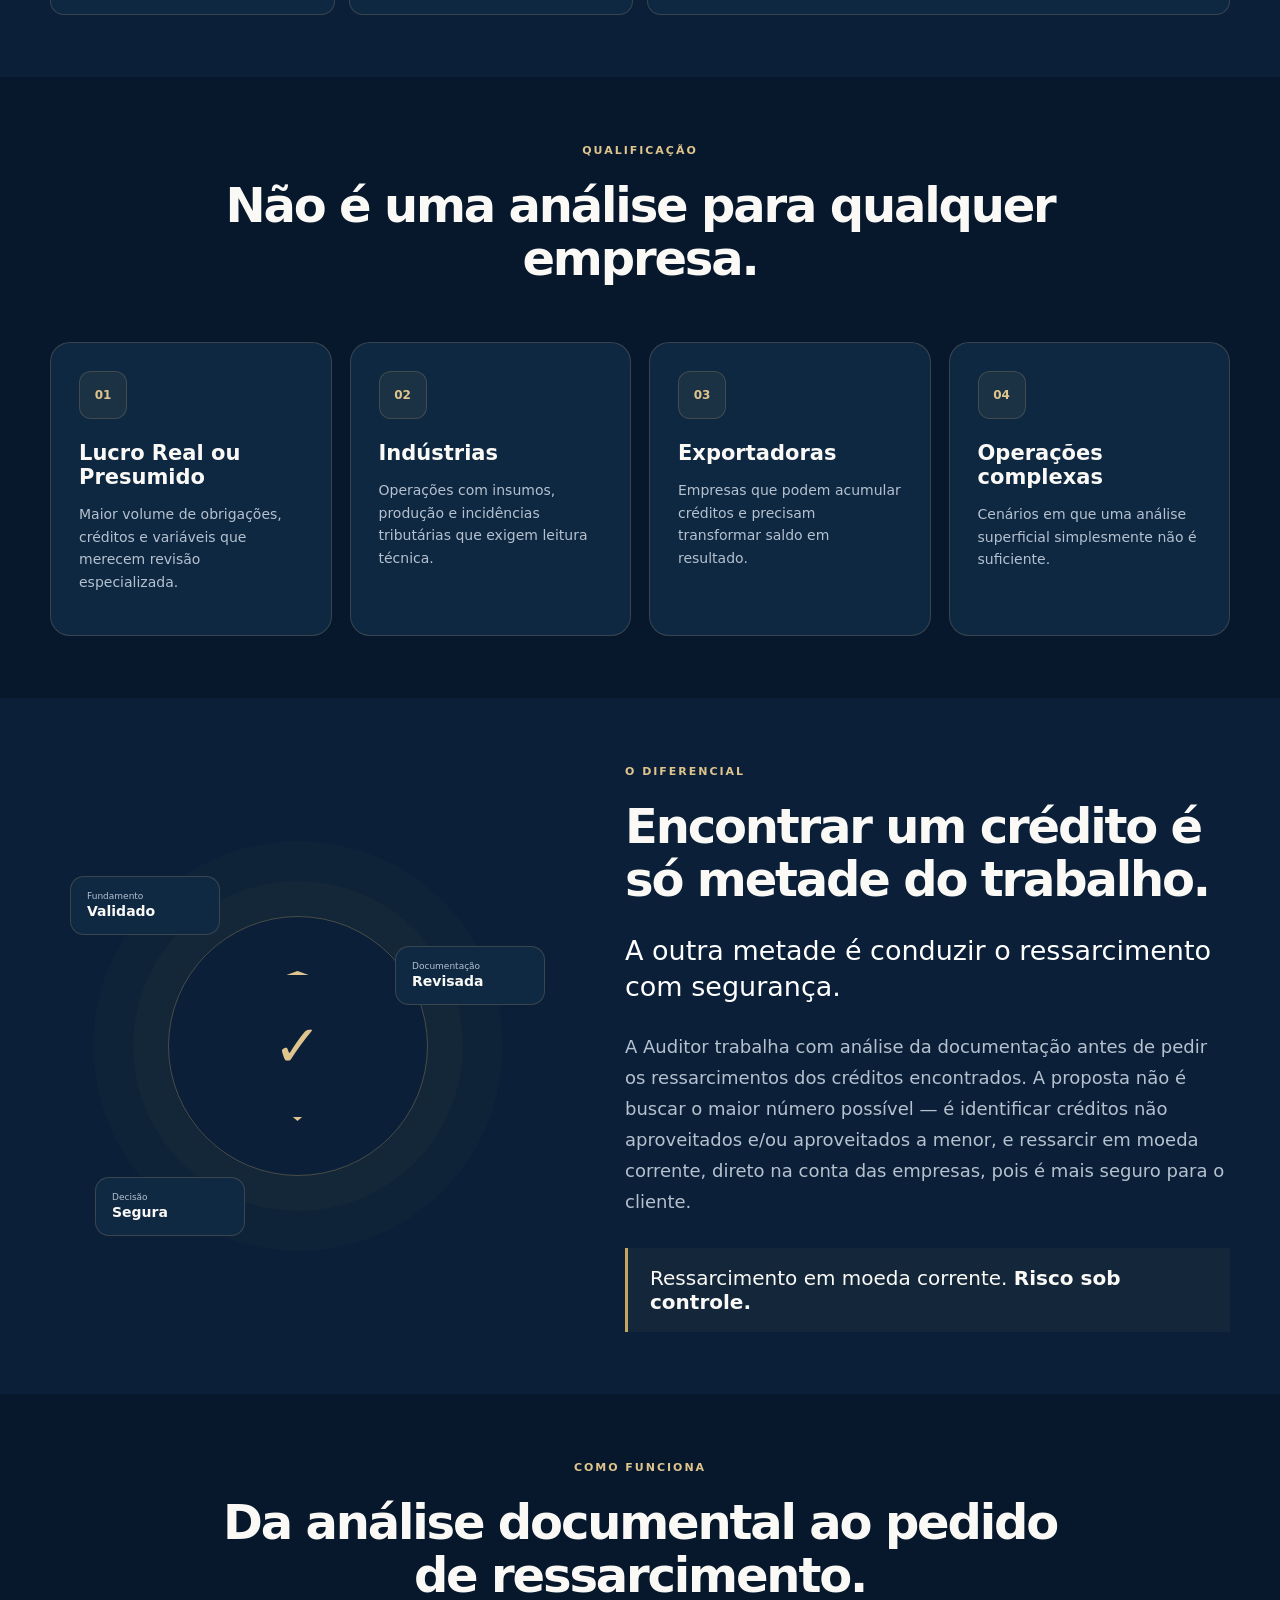
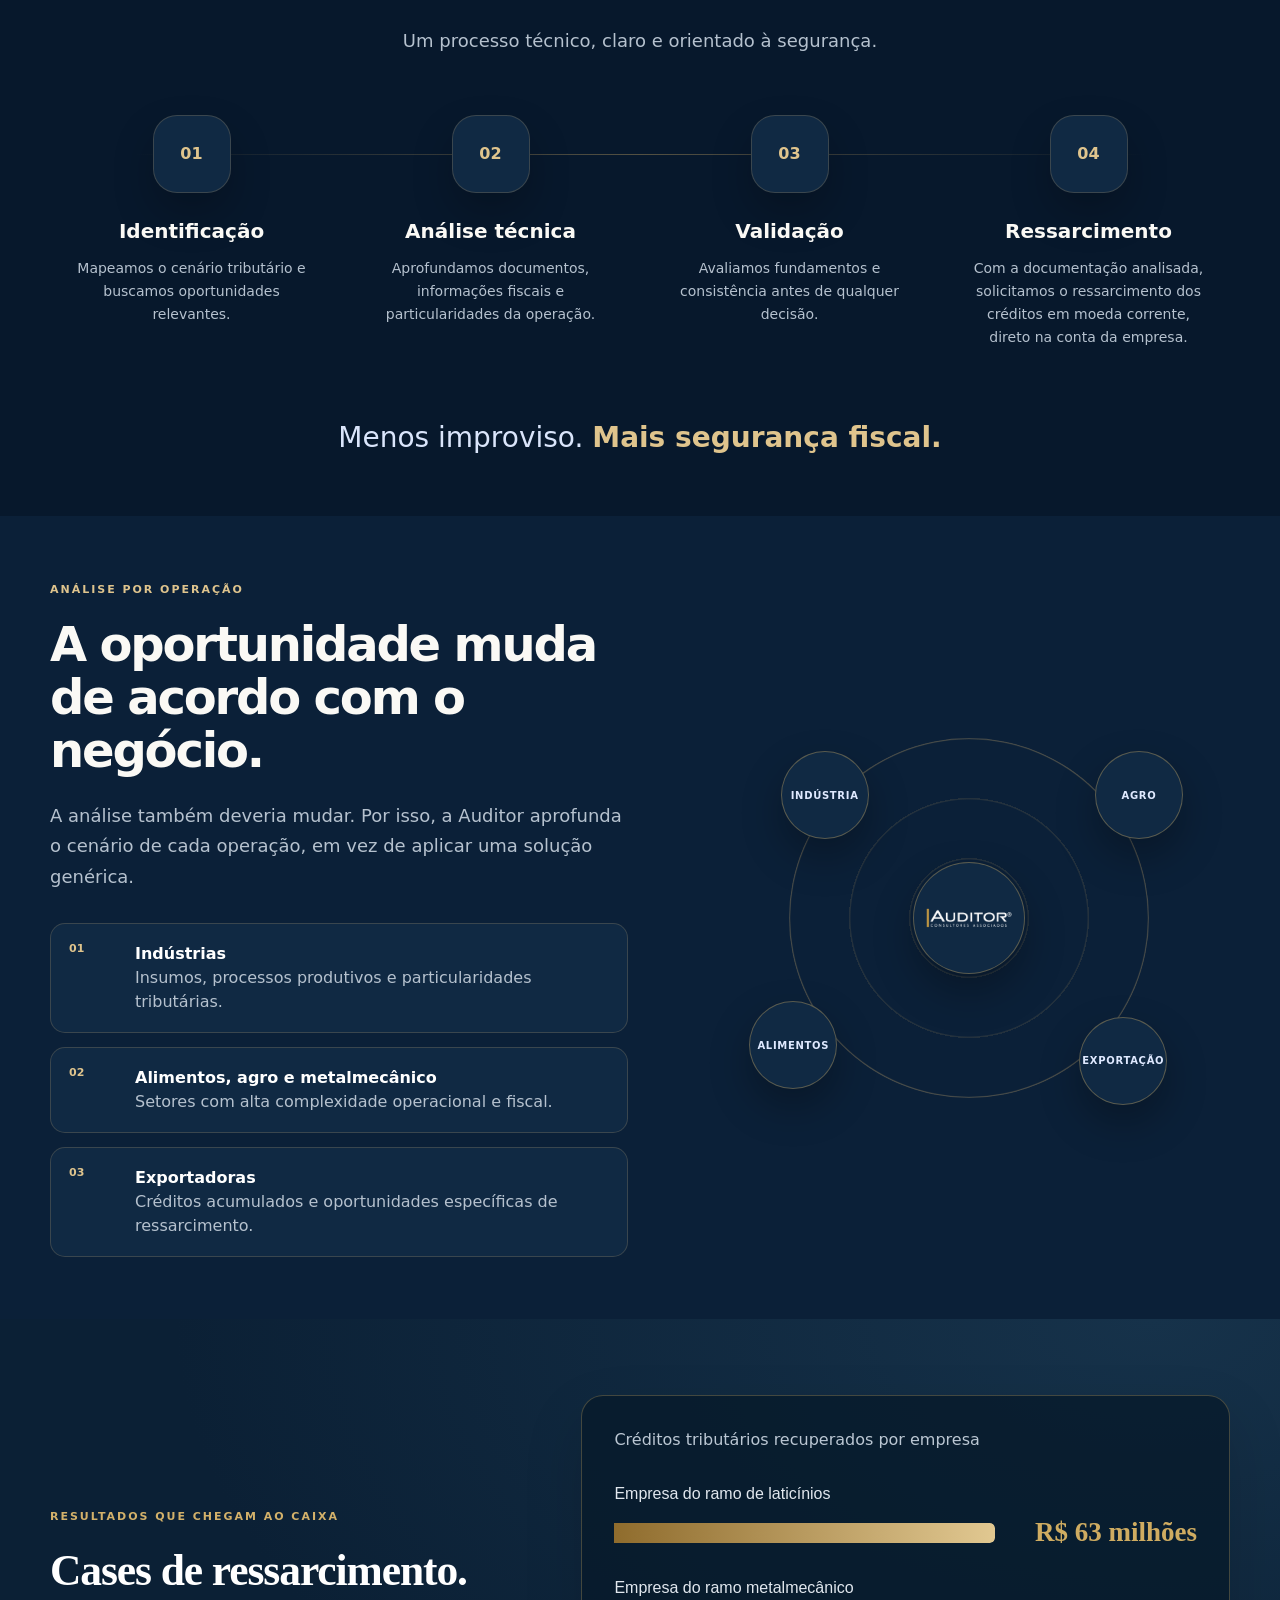
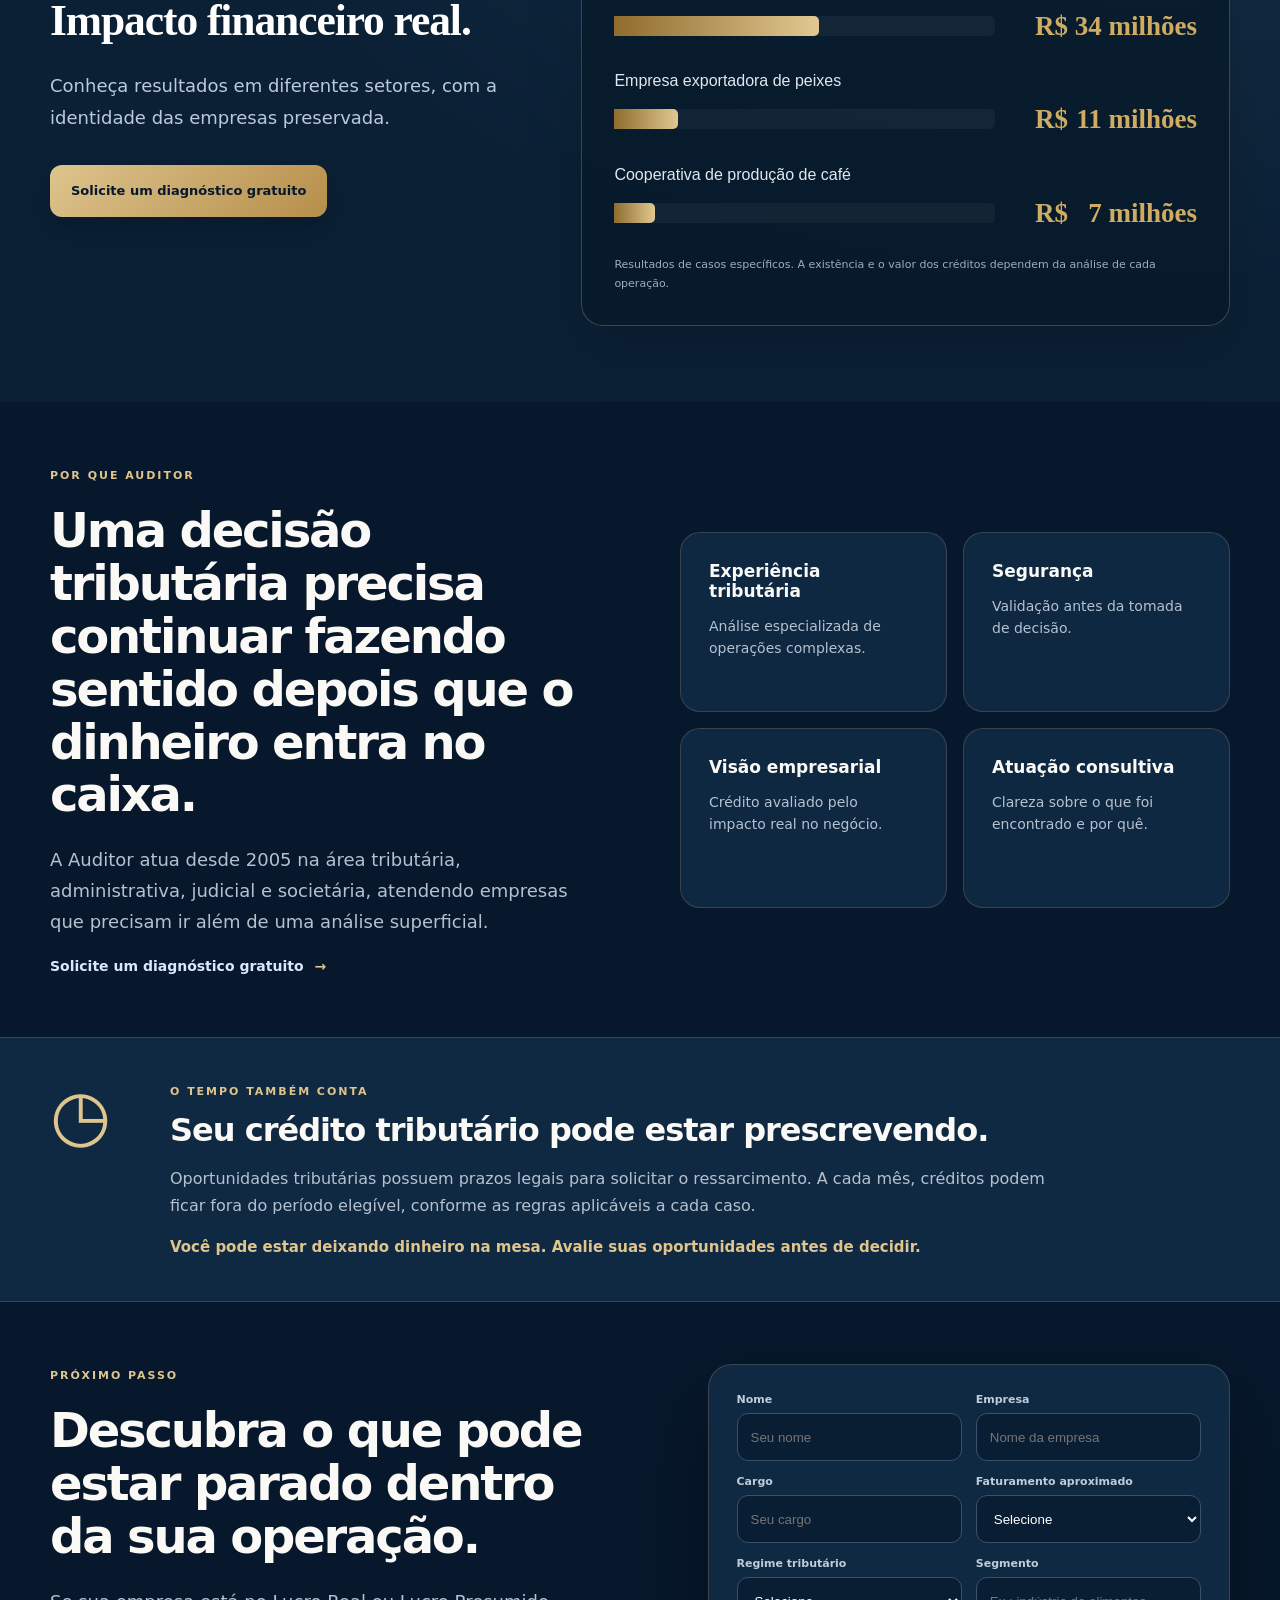
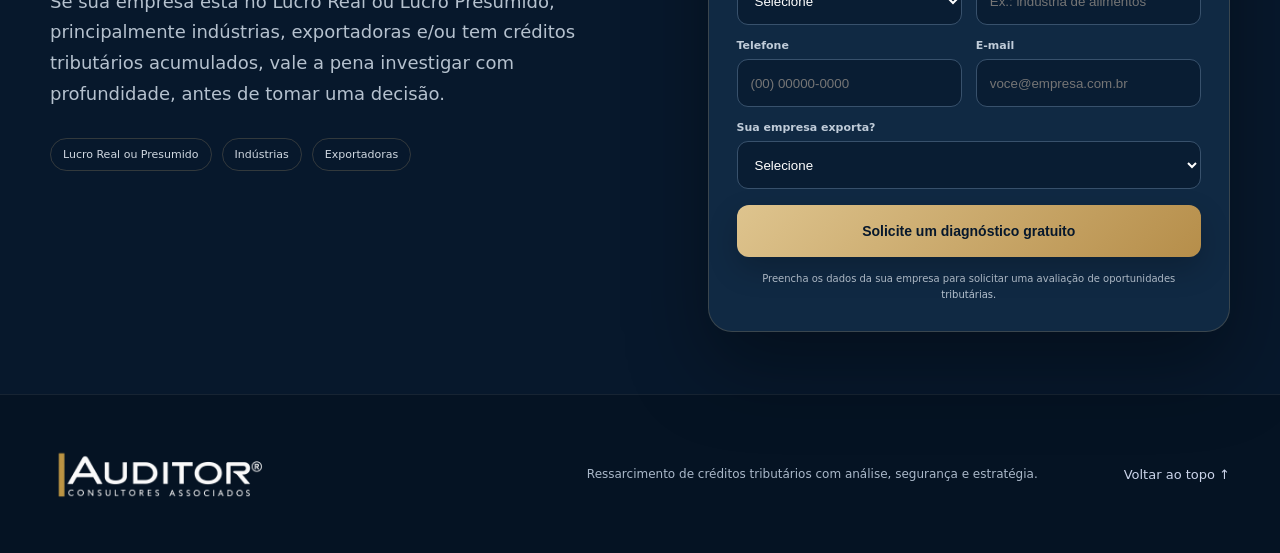
==== commit 7a0054b5: "AJ" ====
--- a/index.html
+++ b/index.html
@@ -1,138 +1,235 @@
 <!doctype html>
 <html lang="pt-BR">
 <head>
-  <meta charset="utf-8">
-  <meta name="viewport" content="width=device-width, initial-scale=1">
-  <meta name="theme-color" content="#061724">
-  <meta name="description" content="Conheça o serviço de valuation empresarial da IGHER: avaliação econômico-financeira para apoiar decisões de sócios, negociação, investimento e sucessão.">
-  <meta name="robots" content="index,follow,max-image-preview:large">
-  <meta property="og:type" content="website">
-  <meta property="og:locale" content="pt_BR">
-  <meta property="og:site_name" content="IGHER">
-  <meta property="og:title" content="Valuation Empresarial | IGHER">
-  <meta property="og:description" content="Avaliação econômico-financeira para decisões empresariais estratégicas. Conheça o valuation da IGHER.">
-  <meta name="twitter:card" content="summary_large_image">
-  <meta name="twitter:title" content="Valuation Empresarial | IGHER">
-  <meta name="twitter:description" content="Avaliação econômico-financeira para decisões empresariais estratégicas.">
-  <title>Valuation Empresarial: Avaliação de Empresas | IGHER</title>
-  <link rel="icon" type="image/svg+xml" href="assets/logo-igher-consultoria.svg">
-  <link rel="preconnect" href="https://fonts.googleapis.com">
-  <link rel="preconnect" href="https://fonts.gstatic.com" crossorigin>
-  <link href="https://fonts.googleapis.com/css2?family=DM+Sans:wght@400;500;600;700;800&family=Instrument+Serif:ital@0;1&display=swap" rel="stylesheet">
-  <link rel="preload" as="image" type="image/webp" fetchpriority="high" href="assets/hero-desktop.webp" media="(min-width:761px)">
-  <link rel="preload" as="image" type="image/webp" fetchpriority="high" href="assets/hero-mobile.webp" media="(max-width:760px)">
-  <link rel="stylesheet" href="styles.css">
-  <!-- Tracking: IDs, eventos e consentimento devem ser validados para esta nova campanha. -->
+  <!-- Google Tag Manager: GTM-5BCJG4X7 -->
+  <script>(function(w,d,s,l,i){w[l]=w[l]||[];w[l].push({'gtm.start':
+  new Date().getTime(),event:'gtm.js'});var f=d.getElementsByTagName(s)[0],
+  j=d.createElement(s),dl=l!='dataLayer'?'&l='+l:'';j.async=true;j.src=
+  'https://www.googletagmanager.com/gtm.js?id='+i+dl;f.parentNode.insertBefore(j,f);
+  })(window,document,'script','dataLayer','GTM-5BCJG4X7');</script>
+  <!-- End Google Tag Manager -->
+  <meta charset="utf-8" />
+  <meta name="viewport" content="width=device-width, initial-scale=1" />
+  <title>Ressarcimento de Créditos Tributários | Auditor</title>
+  <meta name="description" content="Recupere créditos tributários com análise técnica e segurança. A Auditor atua desde 2005 com empresas do Lucro Real e Presumido, indústrias e exportadoras." />
+  <meta name="theme-color" content="#07182c" />
+  <meta property="og:type" content="website" />
+  <meta property="og:locale" content="pt_BR" />
+  <meta property="og:site_name" content="Auditor" />
+  <meta property="og:title" content="Ressarcimento de Créditos Tributários | Auditor" />
+  <meta property="og:description" content="Recupere créditos tributários com análise técnica e segurança. A Auditor atua desde 2005 com empresas do Lucro Real e Presumido, indústrias e exportadoras." />
+  <meta name="twitter:card" content="summary" />
+  <!-- Adicionar canonical, og:url, og:image e sitemap quando houver URL pública definitiva. -->
+  <link rel="preload" href="images/reuniao-analise-tributaria.webp" as="image" type="image/webp" fetchpriority="high" />
+  <link rel="stylesheet" href="css/styles.css" />
+  <script src="js/main.js" defer></script>
+  <script type="application/ld+json">{"@context":"https://schema.org","@type":"Service","name":"Análise e ressarcimento de créditos tributários","description":"Análise documental, identificação e solicitação de ressarcimento de créditos tributários para empresas.","areaServed":{"@type":"Country","name":"Brasil"},"provider":{"@type":"Organization","name":"Auditor Consultores Associados","foundingDate":"2005"}}</script>
 </head>
 <body>
-  <header class="site-header">
-    <div class="site-header__inner container">
-      <a class="logo" href="#inicio" aria-label="IGHER — início"><img src="assets/logo-igher-consultoria.svg" alt="O IGHER"></a>
-      <nav aria-label="Navegação principal"><a href="#aplicacoes">Aplicações</a><a href="#entregaveis">O serviço</a><a href="#equipe">Equipe</a><a href="#faq">FAQ</a></nav>
-      <a class="btn btn-small" href="#contato">Conversar sobre valuation <span aria-hidden="true">↗</span></a>
+  <!-- Google Tag Manager (noscript) -->
+  <noscript><iframe src="https://www.googletagmanager.com/ns.html?id=GTM-5BCJG4X7"
+  height="0" width="0" style="display:none;visibility:hidden" title="Google Tag Manager"></iframe></noscript>
+  <!-- End Google Tag Manager (noscript) -->
+  <a class="skip-link" href="#top">Ir para o conteúdo</a>
+  <div class="grain" aria-hidden="true"></div>
+  <header class="nav-wrap">
+    <nav class="nav container">
+      <a class="brand" href="#top" aria-label="Auditor - início">
+        <img class="auditor-logo-image" src="images/auditor-logo.webp" decoding="async" alt="Auditor Consultores Associados" width="960" height="320">
+      </a>
+      <button class="nav-toggle" type="button" aria-controls="nav-links" aria-expanded="false" aria-label="Abrir menu"><span></span><span></span><span></span></button>
+      <div class="nav-links" id="nav-links" data-open="false">
+        <a href="#para-quem">Para quem</a>
+        <a href="#metodo">Como funciona</a>
+        <a href="#cases">Resultados</a>
+        <a href="#contato">Contato</a>
+      </div>
+      <a class="btn btn-sm" href="#contato">Solicite um diagnóstico gratuito</a>
+    </nav>
+  </header>
+
+  <main id="top" tabindex="-1">
+    <section class="hero section-space">
+      <div class="orb orb-a"></div>
+      <div class="orb orb-b"></div>
+      <div class="container hero-grid">
+        <div class="hero-copy reveal">
+          <span class="eyebrow">INTELIGÊNCIA TRIBUTÁRIA • LUCRO REAL E PRESUMIDO</span>
+          <h1>Sua empresa pode ter dinheiro parado em tributos.</h1>
+          <p class="hero-lead">A Auditor analisa a documentação e identifica créditos não aproveitados ou aproveitados a menor para solicitar o ressarcimento em moeda corrente, direto na conta da sua empresa.</p>
+          <div class="hero-actions">
+            <a class="btn" href="#contato">Solicite um diagnóstico gratuito</a>
+            <a class="text-link" href="#metodo">Entenda o processo <span>→</span></a>
+          </div>
+          <div class="micro-proof">
+            <span>ANÁLISE TÉCNICA</span><i></i><span>SEGURANÇA TRIBUTÁRIA</span><i></i><span>FOCO EM RESULTADO</span>
+          </div>
+        </div>
+
+        <figure class="hero-visual people-visual reveal delay-1">
+          <img src="images/reuniao-analise-tributaria.webp" alt="Cena ilustrativa de uma reunião de análise tributária entre profissionais e empresários" width="1280" height="853" fetchpriority="high" loading="eager" decoding="async">
+          <figcaption><span>PROXIMIDADE EM CADA ETAPA</span><strong>Conhecer sua operação.<br>Entender suas oportunidades.</strong></figcaption>
+        </figure>
+      </div>
+      <div class="container proof-strip" aria-label="Resultados e experiência da Auditor">
+        <div><strong aria-label="+99%" data-count="99" data-prefix="+" data-suffix="%">+99%</strong><span>de homologação</span></div>
+        <div><strong aria-label="R$ 1 bi" data-count="1" data-prefix="R$ " data-suffix=" bi">R$ 1 bi</strong><span>em créditos recuperados</span></div>
+        <div><strong aria-label="20 anos" data-count="20" data-prefix="" data-suffix=" anos">20 anos</strong><span>de mercado</span></div>
+        <div><strong aria-label="+500" data-count="500" data-prefix="+" data-suffix="">+500</strong><span>empresas atendidas</span></div>
+        <div><strong>Brasil</strong><span>atuação em todo o país</span></div>
+      </div>
+    </section>
+
+    <section class="section dark-subtle" id="dor">
+      <div class="container">
+        <div class="reason-head reveal"><span class="eyebrow">POR QUE EMPRESAS NOS PROCURAM?</span><h2>Oportunidades que merecem uma análise especializada.</h2><p>Créditos e benefícios podem passar despercebidos na rotina fiscal. A Auditor aprofunda a documentação e as particularidades da sua operação.</p></div>
+        <div class="reasons-grid">
+<article class="reason-card reveal"><span>01</span><h3>Créditos tributários não aproveitados</h3></article><article class="reason-card reveal"><span>02</span><h3>Benefícios fiscais desconhecidos</h3></article><article class="reason-card reveal"><span>03</span><h3>Saldos acumulados</h3></article><article class="reason-card reveal"><span>04</span><h3>Créditos Presumidos de Exportação</h3></article><article class="reason-card reveal"><span>05</span><h3>Incentivos fiscais</h3></article><article class="reason-card reveal"><span>06</span><h3>Subvenções</h3></article><article class="reason-card reveal"><span>07</span><h3>Revisão de oportunidades tributárias</h3></article>
+        </div>
+      </div>
+    </section>
+    <section class="section" id="para-quem">
+      <div class="container">
+        <div class="centered-head reveal">
+          <span class="eyebrow">QUALIFICAÇÃO</span>
+          <h2>Não é uma análise para qualquer empresa.</h2>
+          
+        </div>
+        <div class="audience-grid">
+          <article class="aud-card reveal"><div class="icon-wrap">01</div><h3>Lucro Real ou Presumido</h3><p>Maior volume de obrigações, créditos e variáveis que merecem revisão especializada.</p></article>
+          <article class="aud-card reveal delay-1"><div class="icon-wrap">02</div><h3>Indústrias</h3><p>Operações com insumos, produção e incidências tributárias que exigem leitura técnica.</p></article>
+          <article class="aud-card reveal delay-2"><div class="icon-wrap">03</div><h3>Exportadoras</h3><p>Empresas que podem acumular créditos e precisam transformar saldo em resultado.</p></article>
+          <article class="aud-card reveal delay-3"><div class="icon-wrap">04</div><h3>Operações complexas</h3><p>Cenários em que uma análise superficial simplesmente não é suficiente.</p></article>
+        </div>
+      </div>
+    </section>
+
+    <section class="section dark-subtle" id="diferencial">
+      <div class="container risk-grid">
+        <div class="risk-visual reveal" aria-hidden="true">
+          <div class="shield-ring"><div class="shield">✓</div></div>
+          <div class="risk-card rc1"><small>Fundamento</small><strong>Validado</strong></div>
+          <div class="risk-card rc2"><small>Documentação</small><strong>Revisada</strong></div>
+          <div class="risk-card rc3"><small>Decisão</small><strong>Segura</strong></div>
+        </div>
+        <div class="section-copy reveal delay-1">
+          <span class="eyebrow">O DIFERENCIAL</span>
+          <h2>Encontrar um crédito é só metade do trabalho.</h2>
+          <p class="big-quote">A outra metade é conduzir o ressarcimento com segurança.</p>
+          <p>A Auditor trabalha com análise da documentação antes de pedir os ressarcimentos dos créditos encontrados. A proposta não é buscar o maior número possível — é identificar créditos não aproveitados e/ou aproveitados a menor, e ressarcir em moeda corrente, direto na conta das empresas, pois é mais seguro para o cliente.</p>
+          <div class="statement">Ressarcimento em moeda corrente. <strong>Risco sob controle.</strong></div>
+        </div>
+      </div>
+    </section>
+
+    <section class="section" id="metodo">
+      <div class="container">
+        <div class="centered-head reveal"><span class="eyebrow">COMO FUNCIONA</span><h2>Da análise documental ao pedido de ressarcimento.</h2><p>Um processo técnico, claro e orientado à segurança.</p></div>
+        <div class="process-line">
+          <article class="step reveal"><span>01</span><h3>Identificação</h3><p>Mapeamos o cenário tributário e buscamos oportunidades relevantes.</p></article>
+          <article class="step reveal delay-1"><span>02</span><h3>Análise técnica</h3><p>Aprofundamos documentos, informações fiscais e particularidades da operação.</p></article>
+          <article class="step reveal delay-2"><span>03</span><h3>Validação</h3><p>Avaliamos fundamentos e consistência antes de qualquer decisão.</p></article>
+          <article class="step reveal delay-3"><span>04</span><h3>Ressarcimento</h3><p>Com a documentação analisada, solicitamos o ressarcimento dos créditos em moeda corrente, direto na conta da empresa.</p></article>
+        </div>
+        <div class="method-tagline reveal">Menos improviso. <strong>Mais segurança fiscal.</strong></div>
+      </div>
+    </section>
+
+    <section class="section dark-subtle" id="segmentos">
+      <div class="container split reverse-mobile">
+        <div class="section-copy reveal">
+          <span class="eyebrow">ANÁLISE POR OPERAÇÃO</span>
+          <h2>A oportunidade muda de acordo com o negócio.</h2>
+          <p>A análise também deveria mudar. Por isso, a Auditor aprofunda o cenário de cada operação, em vez de aplicar uma solução genérica.</p>
+          <div class="sector-list">
+            <div><span>01</span><p><strong>Indústrias</strong><br>Insumos, processos produtivos e particularidades tributárias.</p></div>
+            <div><span>02</span><p><strong>Alimentos, agro e metalmecânico</strong><br>Setores com alta complexidade operacional e fiscal.</p></div>
+            <div><span>03</span><p><strong>Exportadoras</strong><br>Créditos acumulados e oportunidades específicas de ressarcimento.</p></div>
+          </div>
+        </div>
+        <div class="sector-visual reveal delay-1">
+          <div class="radar"></div>
+          <div class="sector-node n1">INDÚSTRIA</div>
+          <div class="sector-node n2">AGRO</div>
+          <div class="sector-node n3">EXPORTAÇÃO</div>
+          <div class="sector-node n4">ALIMENTOS</div>
+          <div class="sector-center"><img class="auditor-logo-image" src="images/auditor-logo.webp" loading="lazy" decoding="async" alt="Auditor Consultores Associados" width="960" height="320"></div>
+        </div>
+      </div>
+    </section>
+
+    <section class="section cases-section" id="cases"><div class="container result-layout"><div class="result-copy"><span class="eyebrow">RESULTADOS QUE CHEGAM AO CAIXA</span><h2>Cases de ressarcimento.<br>Impacto financeiro real.</h2><p>Conheça resultados em diferentes setores, com a identidade das empresas preservada.</p><a class="btn" href="#contato">Solicite um diagnóstico gratuito</a></div><div class="result-panel"><p class="result-caption">Créditos tributários recuperados por empresa</p><article class="result-row"><h3>Empresa do ramo de laticínios</h3><div class="result-line"><div class="result-track" aria-hidden="true"><span style="--fill:100.0000%"></span></div><div class="result-number" aria-label="R$ 65 milhões recuperados"><span aria-hidden="true">R$ <b data-result="65">65</b> milhões</span></div></div></article><article class="result-row"><h3>Empresa do ramo metalmecânico</h3><div class="result-line"><div class="result-track" aria-hidden="true"><span style="--fill:53.8462%"></span></div><div class="result-number" aria-label="R$ 35 milhões recuperados"><span aria-hidden="true">R$ <b data-result="35">35</b> milhões</span></div></div></article><article class="result-row"><h3>Empresa exportadora de peixes</h3><div class="result-line"><div class="result-track" aria-hidden="true"><span style="--fill:16.9231%"></span></div><div class="result-number" aria-label="R$ 11 milhões recuperados"><span aria-hidden="true">R$ <b data-result="11">11</b> milhões</span></div></div></article><article class="result-row"><h3>Cooperativa de produção de café</h3><div class="result-line"><div class="result-track" aria-hidden="true"><span style="--fill:10.7692%"></span></div><div class="result-number" aria-label="R$ 7 milhões recuperados"><span aria-hidden="true">R$ <b data-result="7">7</b> milhões</span></div></div></article><p class="result-note">Resultados de casos específicos. A existência e o valor dos créditos dependem da análise de cada operação.</p></div></div></section>
+    <section class="section" id="autoridade">
+      <div class="container authority-grid">
+        <div class="section-copy reveal">
+          <span class="eyebrow">POR QUE AUDITOR</span>
+          <h2>Uma decisão tributária precisa continuar fazendo sentido depois que o dinheiro entra no caixa.</h2>
+          <p>A Auditor atua desde 2005 na área tributária, administrativa, judicial e societária, atendendo empresas que precisam ir além de uma análise superficial.</p>
+          <a class="text-link" href="#contato">Solicite um diagnóstico gratuito <span>→</span></a>
+        </div>
+        <div class="authority-cards">
+          <article class="mini-card reveal"><strong>Experiência tributária</strong><p>Análise especializada de operações complexas.</p></article>
+          <article class="mini-card reveal delay-1"><strong>Segurança</strong><p>Validação antes da tomada de decisão.</p></article>
+          <article class="mini-card reveal delay-2"><strong>Visão empresarial</strong><p>Crédito avaliado pelo impacto real no negócio.</p></article>
+          <article class="mini-card reveal delay-3"><strong>Atuação consultiva</strong><p>Clareza sobre o que foi encontrado e por quê.</p></article>
+        </div>
+      </div>
+    </section>
+
+    <section class="urgency-section"><div class="container urgency-inner"><div class="urgency-icon" aria-hidden="true">◷</div><div><span class="eyebrow">O TEMPO TAMBÉM CONTA</span><h2>Seu crédito tributário pode estar prescrevendo.</h2><p>Oportunidades tributárias possuem prazos legais para solicitar o ressarcimento. A cada mês, créditos podem ficar fora do período elegível, conforme as regras aplicáveis a cada caso.</p><strong>Você pode estar deixando dinheiro na mesa. Avalie suas oportunidades antes de decidir.</strong></div></div></section>
+    <section class="section contact-section" id="contato">
+      <div class="container contact-grid">
+        <div class="contact-copy reveal">
+          <span class="eyebrow">PRÓXIMO PASSO</span>
+          <h2>Descubra o que pode estar parado dentro da sua operação.</h2>
+          <p>Se sua empresa está no Lucro Real ou Lucro Presumido, principalmente indústrias, exportadoras e/ou tem créditos tributários acumulados, vale a pena investigar com profundidade, antes de tomar uma decisão.</p>
+          <div class="contact-pills"><span>Lucro Real ou Presumido</span><span>Indústrias</span><span>Exportadoras</span></div>
+        </div>
+        <form class="lead-form reveal delay-1" id="leadForm">
+          <div class="form-grid">
+            <label>Nome<input name="nome" autocomplete="name" required placeholder="Seu nome"></label>
+            <label>Empresa<input name="empresa" required placeholder="Nome da empresa"></label>
+            <label>Cargo<input name="cargo" placeholder="Seu cargo"></label>
+            <label>Faturamento aproximado<select name="faturamento"><option value="">Selecione</option><option>Até R$ 10 mi/ano</option><option>R$ 10 mi a R$ 50 mi/ano</option><option>R$ 50 mi a R$ 100 mi/ano</option><option>Acima de R$ 100 mi/ano</option></select></label>
+            <label>Regime tributário<select name="regime"><option value="">Selecione</option><option>Lucro Real</option><option>Lucro Presumido</option><option>Outro</option></select></label>
+            <label>Segmento<input name="segmento" placeholder="Ex.: indústria de alimentos"></label>
+            <label>Telefone<input name="telefone" type="tel" inputmode="tel" autocomplete="tel" required placeholder="(00) 00000-0000"></label>
+            <label>E-mail<input type="email" name="email" autocomplete="email" required placeholder="voce@empresa.com.br"></label>
+            <label class="full">Sua empresa exporta?<select name="exporta"><option value="">Selecione</option><option>Sim</option><option>Não</option></select></label>
+          </div>
+          <button class="btn full-btn" type="submit">Solicite um diagnóstico gratuito</button>
+          <p class="form-note">Preencha os dados da sua empresa para solicitar uma avaliação de oportunidades tributárias.</p>
+          <div class="success" id="successMsg" role="status" aria-live="polite">O envio por este formulário ainda não está disponível. Entre em contato com a Auditor para solicitar sua avaliação.</div>
+        </form>
+      </div>
+    </section>
+  </main>
+
+  <footer class="footer">
+    <div class="container footer-grid">
+      <div class="brand footer-brand"><img class="auditor-logo-image" src="images/auditor-logo.webp" loading="lazy" decoding="async" alt="Auditor Consultores Associados" width="960" height="320"></div>
+      <p>Ressarcimento de créditos tributários com análise, segurança e estratégia.</p>
+      <a href="#top">Voltar ao topo ↑</a>
     </div>
-  </header>
-
-  <main>
-    <section id="inicio" class="hero">
-      <div class="hero-inner container">
-        <div class="hero-copy">
-          <p class="kicker">VALUATION EMPRESARIAL | IGHER</p>
-          <h1>Quanto vale<br><em>a sua empresa?</em></h1>
-          <p class="hero-lead">O IGHER realiza a avaliação econômico-financeira do seu negócio para apoiar decisões de venda, negociação entre sócios, captação de investimento e sucessão.</p>
-          <p class="hero-audience">Para empresários e sócios que precisam de uma referência de valor para uma decisão sobre o negócio.</p>
-          <a class="btn" href="#contato">Conversar sobre valuation <span aria-hidden="true">↗</span></a>
-          <p class="micro">Seu cadastro solicita um contato da equipe para entender o objetivo da avaliação e orientar os próximos passos.</p>
-        </div>
-      </div>
-      <a class="scroll-hint" href="#aplicacoes" aria-label="Rolar para conhecer as aplicações"><span class="scroll-hint__mouse" aria-hidden="true"><i></i></span><b aria-hidden="true">↓</b></a>
-    </section>
-
-    <div class="valuation-ticker" aria-label="Destaques da atuação do IGHER"><div class="valuation-ticker__track"><div class="valuation-ticker__group"><span>VALUATION EMPRESARIAL</span><i></i><span>DECISÕES COM BASE EM VALOR</span><i></i><span>GOVERNANÇA CORPORATIVA</span><i></i><span>FUSÕES E AQUISIÇÕES</span><i></i><span>ANÁLISE ECONÔMICO-FINANCEIRA</span><i></i></div><div class="valuation-ticker__group" aria-hidden="true"><span>VALUATION EMPRESARIAL</span><i></i><span>DECISÕES COM BASE EM VALOR</span><i></i><span>GOVERNANÇA CORPORATIVA</span><i></i><span>FUSÕES E AQUISIÇÕES</span><i></i><span>ANÁLISE ECONÔMICO-FINANCEIRA</span><i></i></div></div></div>
-
-    <section id="aplicacoes" class="section section-light">
-      <div class="container">
-        <p class="kicker orange">PARA QUE SERVE UM VALUATION?</p>
-        <h2>O valor da empresa ajuda a orientar decisões <em>em diferentes momentos.</em></h2>
-        <p class="intro dark">Uma proposta recebida, uma mudança entre sócios ou o planejamento da sucessão podem trazer a mesma necessidade: ter uma referência para discutir o valor do negócio.</p>
-        <div class="applications-grid">
-          <article class="app-card"><span>01 / 06</span><i aria-hidden="true">↗</i><h3>Negociar a venda da empresa</h3><p>Fundamentar a discussão sobre o preço do negócio antes de avançar na negociação.</p></article>
-          <article class="app-card"><span>02 / 06</span><i aria-hidden="true">◉</i><h3>Avaliar uma proposta recebida</h3><p>Comparar o valor oferecido com uma avaliação econômico-financeira da empresa.</p></article>
-          <article class="app-card"><span>03 / 06</span><i aria-hidden="true">↔</i><h3>Negociar uma participação</h3><p>Construir uma referência para conversar sobre a entrada ou a saída de um sócio.</p></article>
-          <article class="app-card"><span>04 / 06</span><i aria-hidden="true">＋</i><h3>Captar investimento</h3><p>Apoiar a discussão sobre o valor da empresa com potenciais investidores.</p></article>
-          <article class="app-card"><span>05 / 06</span><i aria-hidden="true">◇</i><h3>Planejar a sucessão</h3><p>Trazer uma referência econômica para decisões sobre participações e continuidade do negócio.</p></article>
-          <article class="app-card"><span>06 / 06</span><i aria-hidden="true">◎</i><h3>Preparar uma operação futura</h3><p>Entender o valor da empresa antes de iniciar conversas com compradores ou parceiros estratégicos.</p></article>
-        </div>
-        <div class="section-bottom"><p>A avaliação também pode apoiar o planejamento dos sócios, mesmo quando ainda não existe uma decisão de venda.</p><a href="#contato" class="text-cta">Conversar sobre valuation <span>↗</span></a></div>
-      </div>
-    </section>
-
-    <section id="entregaveis" class="section deliverables">
-      <div class="container two-col">
-        <div class="section-heading"><p class="kicker">O QUE VOCÊ RECEBE?</p><h2>Uma avaliação com análise, premissas e <em>resultados documentados.</em></h2><p class="intro">O serviço de valuation da IGHER contempla a análise econômico-financeira da empresa, a apresentação dos resultados e a entrega do relatório da avaliação.</p></div>
-        <div class="deliverable-list">
-          <article><b>01</b><div><h3>Análise do negócio</h3><p>Informações financeiras e dados da operação para embasar a avaliação.</p></div></article>
-          <article><b>02</b><div><h3>Premissas da avaliação</h3><p>Projeções, critérios financeiros e referências de mercado considerados na análise.</p></div></article>
-          <article><b>03</b><div><h3>Resultados apresentados e documentados</h3><p>Apresentação dos resultados e relatório conforme o escopo definido para o projeto.</p></div></article>
-          <p class="disclaimer">O serviço é contratado após o alinhamento com a equipe. O cadastro nesta página inicia uma solicitação de contato.</p>
-        </div>
-      </div>
-    </section>
-
-    <section id="processo" class="section section-light process">
-      <div class="container"><p class="kicker orange">COMO FUNCIONA?</p><h2>O primeiro passo é entender <em>o objetivo da sua avaliação.</em></h2>
-        <div class="process-grid"><article><span>01</span><h3>Conte sua necessidade</h3><p>Preencha o formulário e informe o que motivou seu interesse em avaliar a empresa.</p></article><article><span>02</span><h3>Converse com a equipe</h3><p>O IGHER entra em contato para entender o negócio e alinhar o escopo e as condições do serviço.</p></article><article><span>03</span><h3>Avance para o valuation contratado</h3><p>Após a contratação, o projeto segue para análise das informações, desenvolvimento da avaliação e apresentação dos resultados.</p></article></div>
-        <a href="#contato" class="btn">Conversar sobre valuation <span>↗</span></a><p class="micro dark">A avaliação depende do escopo acordado e da contratação do serviço.</p>
-      </div>
-    </section>
-
-    <section id="autoridade" class="section authority">
-      <div class="container authority-grid"><div><p class="kicker">O IGHER — INSTITUTO DE GESTÃO EVANDRO RODRIGUES</p><h2>Experiência em avaliação empresarial <em>e operações de M&amp;A.</em></h2><p>O IGHER atua em valuation e na assessoria de compra, venda e fusão de empresas. Essa experiência aproxima a análise financeira das questões presentes em negociações, mudanças societárias e decisões de investimento.</p><div class="authority-points"><p><strong>Atuação multissetorial</strong><br>Experiência em empresas de diferentes setores da economia.</p><p><strong>Modelo próprio: Da Governança ao M&amp;A</strong><br>Atuação que conecta gestão, leitura financeira, preparação do negócio e operações empresariais.</p><p><strong>Equipe multidisciplinar</strong><br>Profissionais com experiência em finanças, valuation, governança, gestão e direito empresarial.</p></div></div><div class="authority-photo"><img src="assets/evandro.webp" alt="Evandro Rodrigues" loading="lazy"></div></div>
-    </section>
-
-    <section class="section institutional section-light"><div class="container two-col"><div><p class="kicker orange">MODELO INSTITUCIONAL</p><h2>Da Governança<br><em>ao M&amp;A.</em></h2></div><div><p>O IGHER entende que uma boa transação começa antes da negociação. Por isso, atua na preparação da empresa, na organização da governança, na leitura dos números e na construção da tese de valor.</p><p>Quando o objetivo dos sócios envolve uma transação, essa atuação pode seguir para a assessoria de M&amp;A. A avaliação empresarial permanece vinculada ao objetivo e ao escopo contratado.</p></div></div></section>
-
-    <section id="numeros" class="section numbers-section" aria-labelledby="numbers-title"><div class="container"><p class="kicker">IGHER EM NÚMEROS</p><h2 id="numbers-title">Uma trajetória construída <em>em projetos e operações empresariais.</em></h2><div class="numbers-grid"><article><strong><span data-count="10">10</span></strong><p>Anos de mercado</p></article><article><strong><span data-count="250">250</span></strong><p>Projetos</p></article><article><strong><span data-count="2.8" data-format="decimal">2,8</span><sup> Bi</sup></strong><p>Em operações de M&amp;A</p></article></div></div></section>
-
-    <section id="depoimento" class="section testimonial-section section-light" aria-labelledby="testimonial-title"><div class="container testimonial-layout"><div><p class="kicker orange">PROVA SOCIAL</p><h2 id="testimonial-title">Experiências que ajudam a compreender <em>nossa atuação.</em></h2><p>Conheça o relato de um cliente sobre sua experiência em um processo de M&amp;A acompanhado pela equipe IGHER.</p><p class="testimonial-note">O depoimento trata de um processo de M&amp;A e não representa promessa de resultados para serviços de valuation.</p></div><div class="video-shell"><video controls preload="none" loading="lazy" playsinline poster="assets/capa-depoimento.webp" aria-label="Depoimento de cliente IGHER sobre processo de M&amp;A"><source src="assets/depoimento-igher.mp4" type="video/mp4">Seu navegador não oferece suporte à reprodução deste vídeo.</video><p>Depoimento de cliente IGHER</p></div></div></section>
-
-    <section id="equipe" class="section team"><div class="container"><p class="kicker">EQUIPE</p><h2>Conhecimento técnico para avaliar. <em>Experiência empresarial para compreender o contexto.</em></h2><p class="intro">A equipe do IGHER reúne competências financeiras e de gestão para apoiar empresários em decisões sobre seus negócios.</p><div class="team-carousel-header"><p>Conheça os profissionais</p><div class="team-controls"><button type="button" id="team-prev" aria-label="Ver profissional anterior">←</button><button type="button" id="team-next" aria-label="Ver próximo profissional">→</button></div></div><div class="team-carousel" id="team-carousel" tabindex="0" aria-label="Carrossel de profissionais do IGHER"><article><div class="team-photo" role="img" aria-label="Espaço reservado para foto de Evandro Rodrigues"><span>ER</span></div><h3>Evandro Rodrigues</h3><p>Administrador de Empresas, Especialista em Gestão de Negócios (FGV-Ohio University), Especialista em Finanças (Ibmec RJ). Head de Gestão Estratégica e Operações de Fusões e Aquisições.</p></article><article><div class="team-photo" role="img" aria-label="Espaço reservado para foto de Carlos Felippe"><span>CF</span></div><h3>Carlos Felippe</h3><p>Sócio Executivo. Especialista em análise financeira, valuation, controladoria, gestão financeira e due diligence financeira.</p></article><article><div class="team-photo" role="img" aria-label="Espaço reservado para foto de Luan Sanches da Gama"><span>LG</span></div><h3>Luan Sanches da Gama</h3><p>Economista e analista de M&amp;A. Especialista em valuation, modelagem financeira, inteligência de mercado e estruturação de capital.</p></article><article><div class="team-photo" role="img" aria-label="Espaço reservado para foto de Heitor Magalhães"><span>HM</span></div><h3>Heitor Magalhães</h3><p>Administrador. Especialista em prospecção, estratégias comerciais e estruturação de processos de crescimento.</p></article></div><a href="#contato" class="btn team-cta">Conversar sobre valuation <span>↗</span></a></div></section>
-
-    <section id="faq" class="section section-light faq"><div class="container faq-inner"><p class="kicker orange">PERGUNTAS FREQUENTES</p><h2>Esclareça suas dúvidas <em>antes do primeiro contato.</em></h2><div class="faq-list">
-      <details><summary>Preciso querer vender minha empresa para contratar um valuation?</summary><p>Não. A avaliação também pode apoiar decisões de investimento, mudanças entre sócios, sucessão e planejamento de uma operação futura.</p></details>
-      <details><summary>Quando faz sentido avaliar a empresa?</summary><p>Quando uma decisão exige uma referência econômico-financeira do negócio. Isso pode acontecer diante de uma proposta, de uma negociação societária ou da necessidade de planejar os próximos passos.</p></details>
-      <details><summary>Como funciona o primeiro contato com a IGHER?</summary><p>A equipe entra em contato para entender o objetivo da avaliação e o contexto da empresa. A partir dessa conversa, são tratados os próximos passos e as condições para uma possível contratação.</p></details>
-      <details><summary>Quais informações preciso fornecer?</summary><p>No cadastro, informe seus dados de contato e o contexto solicitado sobre a empresa. A documentação necessária ao valuation será orientada pela equipe durante o alinhamento do projeto.</p></details>
-      <details><summary>Como a confidencialidade é tratada?</summary><p>O atendimento é conduzido com discrição. Para o primeiro contato, informe apenas os dados solicitados. O compartilhamento de documentos empresariais deve ser alinhado com a equipe.</p></details>
-    </div></div></section>
-
-    <section id="contato" class="section contact"><div class="container contact-wrap"><div class="contact-copy"><p class="kicker">CONVERSAR SOBRE VALUATION</p><h2>Entenda o valor da sua empresa <em>antes de definir o próximo passo.</em></h2><p>Conte qual decisão você precisa fundamentar. A equipe da IGHER entrará em contato para conversar sobre a avaliação do negócio e o serviço adequado ao seu objetivo.</p><p class="contact-notice">O cadastro não representa a contratação do serviço nem disponibiliza uma avaliação gratuita.</p></div>
-    <form id="lead-form" class="lead-form" novalidate><h3>Solicite uma conversa sobre valuation.</h3><p>Preencha seus dados de contato e as informações solicitadas sobre a empresa. Elas ajudam a equipe a compreender sua necessidade antes da conversa.</p><div class="form-progress"><span>Etapa <b id="step-number">1</b> de 2</span><div class="progress-track"><div id="progress-bar"></div></div></div>
-      <fieldset class="form-step active" data-step="0"><legend>Seus dados de contato</legend><label>Nome completo <input name="nome" placeholder="Seu nome completo" autocomplete="name" required></label><label>E-mail de contato <input name="email" type="email" placeholder="Seu e-mail" autocomplete="email" required></label><label>Telefone de contato <input name="telefone" type="tel" inputmode="tel" placeholder="Informe o número com DDD" autocomplete="tel" required minlength="14"></label></fieldset>
-      <fieldset class="form-step" data-step="1" hidden><legend>Sobre sua empresa e o objetivo da avaliação</legend><label>Segmento da empresa <input name="segmento" placeholder="Selecione o setor de atuação"></label><label>Faturamento anual da empresa <input name="faturamento" placeholder="Selecione a faixa aproximada"></label><small>Informe a faixa aproximada. Não é necessário enviar documentos financeiros neste cadastro.</small><label>Objetivo da avaliação <input name="interesse" placeholder="Selecione o objetivo mais próximo da sua necessidade"></label><label>Contexto adicional (opcional) <textarea name="mensagem" rows="3" placeholder="Conte brevemente o que motivou seu interesse em avaliar a empresa"></textarea></label><small>Evite incluir documentos ou informações empresariais sensíveis neste campo.</small><label class="consent"><input type="checkbox" name="consentimento" required> Autorizo o uso dos meus dados para contato da equipe IGHER, conforme a política de privacidade.</label></fieldset>
-      <div class="form-actions"><button class="btn btn-outline" type="button" id="prev-step" hidden>Voltar</button><button class="btn" type="button" id="next-step">Continuar <span>→</span></button><button class="btn" type="submit" id="submit-lead" hidden>Solicitar contato sobre valuation <span>↗</span></button></div><p class="form-message" id="form-message" role="status" aria-live="polite" hidden></p><small>Seu cadastro solicita o contato da equipe. A realização do valuation depende do alinhamento do escopo e da contratação do serviço.</small>
-    </form></div><div class="container whatsapp-row"><div><strong>Prefere iniciar o contato pelo WhatsApp?</strong><p>Olá, equipe IGHER. Tenho interesse em avaliar minha empresa e gostaria de conversar sobre o serviço de valuation.</p></div><button class="btn btn-outline" type="button" disabled title="Canal pendente de configuração">Falar sobre valuation <span>↗</span></button></div></section>
-  </main>
-  <footer><div class="container footer-inner"><img src="assets/logo-igher-consultoria.svg" alt="O IGHER"><p>IGHER | Da Governança ao M&amp;A</p><small>O IGHER — Instituto de Gestão Evandro Rodrigues</small><small>© 2026 IGHER. Todos os direitos reservados.</small></div></footer>
-  <script defer src="script.js"></script>
-
-<!-- NPS CENTRAL — INÍCIO -->
-<kloh-nps-popup
-  site-id="igher-valuation-empresarial"
-  site-name="IGHER — Valuation Empresarial"
-  button-label="Responder NPS">
-</kloh-nps-popup>
-
-<script>
-  (() => {
-    const loader = document.createElement('script');
-    loader.src = atob('aHR0cHM6Ly9ucHMtbHBzLnZlcmNlbC5hcHAvd2lkZ2V0Lmpz');
-    loader.async = true;
-    loader.onerror = () => console.error('[NPS] Não foi possível carregar o componente central.');
-    document.head.appendChild(loader);
-  })();
-</script>
-<!-- NPS CENTRAL — FIM -->
+  </footer>
+
+  <!-- NPS CENTRAL — INÍCIO -->
+  <kloh-nps-popup
+    site-id="auditor-creditos-tributarios"
+    site-name="Auditor — Ressarcimento de Créditos Tributários"
+    button-label="Responder NPS">
+  </kloh-nps-popup>
+
+  <script>
+    (() => {
+      const loader = document.createElement('script');
+      loader.src = atob('aHR0cHM6Ly9ucHMtbHBzLnZlcmNlbC5hcHAvd2lkZ2V0Lmpz');
+      loader.async = true;
+      loader.onerror = () => console.error('[NPS] Não foi possível carregar o componente central.');
+      document.head.appendChild(loader);
+    })();
+  </script>
+  <!-- NPS CENTRAL — FIM -->
 
 </body>
 </html>
--- a/css/styles.css
+++ b/css/styles.css
@@ -0,0 +1,92 @@
+
+:root{
+  --bg:#08142f;
+  --bg2:#0b1838;
+  --card:#101f45;
+  --ink:#f7f9ff;
+  --muted:#9aa9c8;
+  --blue:#1f62ff;
+  --cyan:#44d8ff;
+  --violet:#8f5cff;
+  --line:rgba(255,255,255,.10);
+}
+*{box-sizing:border-box}html{scroll-behavior:smooth}body{margin:0;background:var(--bg);color:var(--ink);font-family:Inter,system-ui,-apple-system,Segoe UI,Roboto,sans-serif;overflow-x:hidden}.grain{position:fixed;inset:0;pointer-events:none;opacity:.025;background-image:url("data:image/svg+xml,%3Csvg viewBox='0 0 180 180' xmlns='http://www.w3.org/2000/svg'%3E%3Cfilter id='n'%3E%3CfeTurbulence type='fractalNoise' baseFrequency='.8' numOctaves='2' stitchTiles='stitch'/%3E%3C/filter%3E%3Crect width='100%25' height='100%25' filter='url(%23n)' opacity='.8'/%3E%3C/svg%3E");z-index:999}.container{width:min(1180px,calc(100% - 48px));margin:auto}.nav-wrap{position:sticky;top:0;z-index:100;background:rgba(8,20,47,.72);backdrop-filter:blur(16px);border-bottom:1px solid rgba(255,255,255,.06)}.nav{height:78px;display:flex;align-items:center;justify-content:space-between;gap:28px}.brand{display:flex;align-items:center;gap:12px;color:#fff;text-decoration:none}.brand-line{width:4px;height:42px;background:var(--blue);display:block;border-radius:4px}.brand strong{display:block;font-size:23px;letter-spacing:.16em;font-weight:600}.brand small{display:block;font-size:9px;letter-spacing:.25em;margin-top:3px;color:#cfd6e8}.nav-links{display:flex;gap:28px}.nav-links a,.footer a{color:#cbd4ea;text-decoration:none;font-size:13px}.nav-links a:hover,.footer a:hover{color:#fff}.btn{display:inline-flex;align-items:center;justify-content:center;min-height:52px;padding:0 22px;border-radius:12px;background:linear-gradient(135deg,var(--blue),#4d7cff);color:#fff;text-decoration:none;font-weight:700;border:0;cursor:pointer;box-shadow:0 16px 40px rgba(31,98,255,.25);transition:.25s transform,.25s box-shadow}.btn:hover{transform:translateY(-2px);box-shadow:0 20px 50px rgba(31,98,255,.34)}.btn-sm{min-height:40px;padding:0 16px;font-size:12px}.section-space{padding:86px 0 38px}.section{padding:72px 0;position:relative}.dark-subtle{background:linear-gradient(180deg,#09152f,#0b1938 45%,#09152f)}.hero{position:relative;overflow:hidden;min-height:860px;background:radial-gradient(circle at 85% 15%,rgba(143,92,255,.18),transparent 33%),radial-gradient(circle at 72% 24%,rgba(68,216,255,.13),transparent 24%),var(--bg)}.orb{position:absolute;border-radius:40px;filter:blur(.2px);opacity:.9;transform:rotate(-28deg)}.orb-a{width:420px;height:120px;background:linear-gradient(90deg,var(--violet),var(--cyan));right:-110px;top:115px}.orb-b{width:260px;height:110px;background:linear-gradient(90deg,var(--cyan),var(--violet));left:-120px;bottom:330px}.hero-grid,.split,.risk-grid,.authority-grid,.contact-grid{display:grid;grid-template-columns:1.05fr .95fr;gap:80px;align-items:center}.hero-copy{position:relative;z-index:2}.eyebrow{display:inline-block;font-size:11px;letter-spacing:.18em;font-weight:800;color:#66c7ff;margin-bottom:22px}.hero h1,.section h2{font-size:clamp(44px,6vw,78px);line-height:1.02;letter-spacing:-.045em;margin:0 0 24px}.section h2{font-size:clamp(36px,4.7vw,62px)}.hero-lead,.section-copy>p,.centered-head p,.contact-copy p{font-size:18px;line-height:1.72;color:var(--muted);max-width:720px}.hero-actions{display:flex;align-items:center;gap:26px;margin-top:34px;flex-wrap:wrap}.text-link{color:#dbe6ff;text-decoration:none;font-weight:700;font-size:14px}.text-link span{color:#58cfff;margin-left:6px}.micro-proof{display:flex;align-items:center;gap:12px;flex-wrap:wrap;margin-top:40px;color:#7f90b5;font-size:10px;letter-spacing:.15em}.micro-proof i{width:4px;height:4px;border-radius:50%;background:var(--blue)}.hero-visual{position:relative;height:560px}.panel{position:absolute;border-radius:42px;background:linear-gradient(135deg,rgba(143,92,255,.85),rgba(68,216,255,.75));filter:saturate(1.1)}.panel-back{width:480px;height:200px;right:-30px;top:50px;transform:rotate(-31deg);box-shadow:0 30px 90px rgba(63,89,255,.2)}.phone-card{position:absolute;width:370px;height:230px;padding:26px;border-radius:28px;background:linear-gradient(160deg,rgba(24,45,88,.98),rgba(9,18,44,.98));border:1px solid rgba(255,255,255,.16);box-shadow:0 35px 80px rgba(0,0,0,.45);backdrop-filter:blur(20px)}.phone-card-top{right:0;top:85px;transform:rotate(12deg)}.phone-card-bottom{right:150px;top:300px;transform:rotate(-12deg);height:185px}.phone-notch{position:absolute;top:8px;left:50%;transform:translateX(-50%);width:90px;height:6px;border-radius:6px;background:#22365f}.screen-head{display:flex;justify-content:space-between;font-size:10px;color:#7edfff}.dot{width:8px;height:8px;background:#7edfff;border-radius:50%;box-shadow:0 0 18px #7edfff}.screen-title{margin-top:30px;color:#91a0c3;font-size:12px}.screen-value{font-size:30px;font-weight:800;margin-top:8px}.mini-chart{height:70px;margin-top:15px;color:#8f5cff}.screen-bars{display:flex;gap:8px;margin-top:8px}.screen-bars span{display:block;height:5px;border-radius:4px;background:#21355f}.screen-bars span:nth-child(1){width:14%}.screen-bars span:nth-child(2){width:26%}.screen-bars span:nth-child(3){width:20%}.screen-bars span:nth-child(4){width:18%}.screen-bars span:nth-child(5){width:12%}.metric-label{font-size:12px;color:#9aadd1}.status-pill{display:inline-block;margin-top:12px;padding:8px 12px;border-radius:999px;background:rgba(68,216,255,.12);border:1px solid rgba(68,216,255,.4);font-size:10px;color:#75e6ff;font-weight:800;letter-spacing:.12em}.metric-grid{display:grid;grid-template-columns:1fr 1fr;gap:12px;margin-top:22px}.metric-grid div{padding:12px;border:1px solid var(--line);border-radius:12px}.metric-grid small{display:block;color:#8ea0c6;font-size:9px}.metric-grid strong{display:block;margin-top:4px;font-size:14px}.float-tag{position:absolute;padding:10px 14px;border-radius:10px;background:rgba(11,29,69,.78);border:1px solid rgba(255,255,255,.12);font-size:11px;color:#d9e5ff;box-shadow:0 12px 30px rgba(0,0,0,.25)}.tag-1{right:16px;top:24px}.tag-2{right:0;bottom:55px}.tag-3{left:44px;top:225px}.logo-strip{display:grid;grid-template-columns:repeat(4,1fr);gap:20px;padding-top:55px;color:#65779f;font-size:10px;letter-spacing:.13em;font-weight:800}.logo-strip span{text-align:center;padding:18px;border-top:1px solid rgba(255,255,255,.08)}.section-copy h2{max-width:820px}.check-list{list-style:none;padding:0;margin:30px 0 0;display:grid;gap:14px}.check-list li{padding-left:30px;position:relative;color:#dbe5fb}.check-list li:before{content:"✓";position:absolute;left:0;color:#5bd8ff}.data-stage{height:480px;position:relative}.iso-grid{position:absolute;inset:40px 10px 30px;background-image:linear-gradient(rgba(83,124,207,.16) 1px,transparent 1px),linear-gradient(90deg,rgba(83,124,207,.16) 1px,transparent 1px);background-size:42px 42px;transform:perspective(700px) rotateX(58deg) rotateZ(-30deg);mask-image:linear-gradient(to bottom,#000 10%,transparent 90%)}.cube{position:absolute;width:110px;height:110px;background:linear-gradient(145deg,#244fa2,#163574);border:1px solid rgba(121,184,255,.32);clip-path:polygon(50% 0,100% 25%,100% 75%,50% 100%,0 75%,0 25%);display:grid;place-content:center;text-align:center;box-shadow:0 30px 60px rgba(0,0,0,.25)}.cube b{font-size:11px;color:#b7c7e8}.cube span{font-size:18px;color:#6be1ff;font-weight:800;margin-top:4px}.c1{left:15%;top:160px}.c2{left:43%;top:110px;background:linear-gradient(145deg,#7d55d5,#4a2da1)}.c3{left:62%;top:225px;background:linear-gradient(145deg,#2b7ba1,#15556f)}.axis-label{position:absolute;bottom:22px;right:30px;font-size:10px;letter-spacing:.12em;color:#7388b0}.centered-head{text-align:center;max-width:860px;margin:0 auto 58px}.centered-head p{margin:0 auto}.audience-grid{display:grid;grid-template-columns:repeat(4,1fr);gap:18px}.aud-card,.mini-card{padding:28px;border:1px solid var(--line);background:linear-gradient(180deg,rgba(20,37,76,.74),rgba(12,27,59,.74));border-radius:20px;min-height:250px;transition:.25s transform,.25s border-color}.aud-card:hover,.mini-card:hover{transform:translateY(-6px);border-color:rgba(68,216,255,.35)}.icon-wrap{width:48px;height:48px;border-radius:12px;display:grid;place-items:center;background:linear-gradient(145deg,rgba(31,98,255,.22),rgba(143,92,255,.18));border:1px solid rgba(98,152,255,.25);color:#71dfff;font-weight:800;font-size:12px}.aud-card h3{font-size:22px;margin:22px 0 12px}.aud-card p,.mini-card p{color:#94a6c9;line-height:1.6;font-size:14px}.risk-grid{grid-template-columns:.9fr 1.1fr}.risk-visual{height:500px;position:relative}.shield-ring{position:absolute;left:50%;top:50%;transform:translate(-50%,-50%);width:260px;height:260px;border-radius:50%;border:1px solid rgba(68,216,255,.22);display:grid;place-items:center;box-shadow:0 0 0 35px rgba(31,98,255,.04),0 0 0 75px rgba(143,92,255,.035)}.shield{width:130px;height:150px;border:4px solid #7ee6ff;clip-path:polygon(50% 0,95% 14%,90% 70%,50% 100%,10% 70%,5% 14%);display:grid;place-items:center;font-size:58px;color:#8f5cff;text-shadow:0 0 25px rgba(143,92,255,.35)}.risk-card{position:absolute;padding:14px 16px;border-radius:14px;background:rgba(14,30,64,.86);border:1px solid var(--line);min-width:150px}.risk-card small{display:block;color:#8ca0c6;font-size:9px}.risk-card strong{font-size:14px}.rc1{left:20px;top:80px}.rc2{right:0;top:150px}.rc3{left:45px;bottom:60px}.big-quote{font-size:27px!important;color:#fff!important;line-height:1.35!important}.statement{margin-top:30px;padding:18px 22px;border-left:3px solid var(--blue);background:rgba(31,98,255,.08);font-size:20px}.process-line{display:grid;grid-template-columns:repeat(4,1fr);gap:16px;position:relative}.process-line:before{content:"";position:absolute;left:7%;right:7%;top:39px;height:1px;background:linear-gradient(90deg,transparent,rgba(69,180,255,.35),transparent)}.step{position:relative;z-index:1;padding:0 20px 28px;text-align:center}.step span{width:78px;height:78px;border-radius:24px;display:grid;place-items:center;margin:0 auto 26px;background:#0f234b;border:1px solid rgba(83,194,255,.28);color:#70dcff;font-weight:800;box-shadow:0 20px 40px rgba(0,0,0,.22)}.step h3{margin:0 0 12px;font-size:20px}.step p{color:#8fa2c6;line-height:1.65;font-size:14px}.method-tagline{text-align:center;margin-top:30px;font-size:28px;color:#dae5fb}.method-tagline strong{color:#5bd8ff}.sector-list{display:grid;gap:14px;margin-top:30px}.sector-list>div{display:grid;grid-template-columns:50px 1fr;gap:16px;align-items:start;padding:18px;border:1px solid var(--line);border-radius:15px}.sector-list span{font-size:11px;color:#5bd8ff;font-weight:800}.sector-list p{margin:0;color:#96a8c8;line-height:1.5}.sector-list strong{color:#fff}.sector-visual{height:520px;position:relative}.radar{position:absolute;left:50%;top:50%;transform:translate(-50%,-50%);width:360px;height:360px;border-radius:50%;background:repeating-radial-gradient(circle,transparent 0 58px,rgba(96,138,214,.15) 59px 60px),conic-gradient(from 90deg,rgba(31,98,255,.06),rgba(68,216,255,.12),rgba(143,92,255,.07),rgba(31,98,255,.06));border:1px solid rgba(255,255,255,.08)}.sector-center,.sector-node{position:absolute;display:grid;place-items:center;border-radius:50%;background:#0e2047;border:1px solid rgba(76,179,255,.28);color:#dfe9ff;font-size:10px;font-weight:800;letter-spacing:.07em;box-shadow:0 18px 40px rgba(0,0,0,.28)}.sector-center{width:112px;height:112px;left:50%;top:50%;transform:translate(-50%,-50%);color:#71deff}.sector-node{width:88px;height:88px}.n1{left:14%;top:18%}.n2{right:9%;top:18%}.n3{right:12%;bottom:14%}.n4{left:8%;bottom:17%}.authority-grid{grid-template-columns:1fr 1fr}.authority-cards{display:grid;grid-template-columns:1fr 1fr;gap:16px}.mini-card{min-height:180px}.mini-card strong{display:block;font-size:17px;margin-bottom:12px}.contact-section{background:radial-gradient(circle at 15% 45%,rgba(31,98,255,.18),transparent 27%),radial-gradient(circle at 88% 22%,rgba(143,92,255,.16),transparent 24%),#08142f}.contact-grid{align-items:start}.contact-pills{display:flex;gap:10px;flex-wrap:wrap;margin-top:28px}.contact-pills span{padding:9px 12px;border-radius:999px;border:1px solid var(--line);color:#9db0d3;font-size:11px}.lead-form{background:linear-gradient(180deg,rgba(18,39,82,.88),rgba(10,24,54,.95));border:1px solid rgba(255,255,255,.12);border-radius:24px;padding:28px;box-shadow:0 35px 80px rgba(0,0,0,.35)}.form-grid{display:grid;grid-template-columns:1fr 1fr;gap:14px}.lead-form label{font-size:11px;color:#9eb0d1;font-weight:700}.lead-form input,.lead-form select{width:100%;margin-top:7px;height:48px;border-radius:11px;border:1px solid rgba(255,255,255,.11);background:#0a1836;color:#fff;padding:0 13px;outline:none}.lead-form input:focus,.lead-form select:focus{border-color:rgba(74,180,255,.6);box-shadow:0 0 0 3px rgba(31,98,255,.12)}.lead-form .full{grid-column:1/-1}.full-btn{width:100%;margin-top:16px}.form-note{font-size:10px;color:#6f83aa;text-align:center;margin:14px 0 0}.success{display:none;margin-top:14px;padding:13px;border-radius:10px;background:rgba(68,216,255,.08);border:1px solid rgba(68,216,255,.25);font-size:12px;color:#9ceaff}.footer{border-top:1px solid rgba(255,255,255,.07);padding:42px 0;background:#071128}.footer-grid{display:grid;grid-template-columns:1fr 1fr auto;align-items:center;gap:24px}.footer p{color:#7f93b9;font-size:12px}.footer-brand strong{font-size:18px}.footer-brand .brand-line{height:34px}.footer-brand small{font-size:8px}.reveal{opacity:0;transform:translateY(24px);transition:opacity .7s ease,transform .7s ease}.reveal.visible{opacity:1;transform:none}.delay-1{transition-delay:.08s}.delay-2{transition-delay:.16s}.delay-3{transition-delay:.24s}
+@media(max-width:980px){.nav-links{display:none}.hero-grid,.split,.risk-grid,.authority-grid,.contact-grid{grid-template-columns:1fr;gap:50px}.hero{min-height:auto}.hero-visual{height:520px;max-width:640px;width:100%;margin:auto}.logo-strip{grid-template-columns:1fr 1fr}.audience-grid{grid-template-columns:1fr 1fr}.process-line{grid-template-columns:1fr 1fr}.process-line:before{display:none}.authority-cards{grid-template-columns:1fr 1fr}.risk-grid .risk-visual{order:2}.reverse-mobile .sector-visual{order:2}}@media(max-width:640px){.container{width:min(100% - 28px,1180px)}.nav{height:68px}.nav .btn-sm{display:none}.brand strong{font-size:18px}.brand-line{height:36px}.section-space{padding:62px 0 28px}.section{padding:56px 0}.hero h1{font-size:46px}.section h2{font-size:38px}.hero-lead,.section-copy>p,.centered-head p,.contact-copy p{font-size:16px}.hero-visual{height:430px}.panel-back{width:360px;height:150px;right:-120px}.phone-card{width:300px;height:210px}.phone-card-top{right:-40px}.phone-card-bottom{right:20px;top:265px;width:280px;height:170px}.tag-1{right:-4px}.tag-3{left:-8px}.logo-strip{grid-template-columns:1fr 1fr;padding-top:35px}.audience-grid{grid-template-columns:1fr}.process-line{grid-template-columns:1fr}.step{text-align:left;display:grid;grid-template-columns:74px 1fr;column-gap:18px}.step span{grid-row:1/3;margin:0}.step h3,.step p{grid-column:2}.method-tagline{font-size:22px}.authority-cards{grid-template-columns:1fr}.form-grid{grid-template-columns:1fr}.lead-form .full{grid-column:auto}.footer-grid{grid-template-columns:1fr;text-align:left}.orb-a{right:-220px}.orb-b{left:-180px}.risk-visual,.sector-visual,.data-stage{height:420px}.radar{width:300px;height:300px}.sector-node{width:74px;height:74px;font-size:8px}.sector-center{width:96px;height:96px}.c1{left:4%}.c2{left:37%}.c3{left:59%}.statement{font-size:17px}}
+
+  
+
+
+:root{--bg:#07182c;--bg2:#0b2038;--card:#102943;--ink:#faf9f5;--muted:#b5c1ce;--blue:#c6a563;--cyan:#dfc48d;--violet:#b68b45;--line:rgba(204,175,117,.22)}
+html{scroll-padding-top:100px}.nav-wrap{background:rgba(7,24,44,.95);border-color:var(--line)}.brand-line{background:linear-gradient(#e1c78e,#a9803e)}.nav-links{gap:19px}.nav-links a{font-size:12px}.nav{gap:20px}.nav .btn-sm{max-width:265px;line-height:1.4;padding:10px 15px;text-align:center}.btn{background:linear-gradient(135deg,#dec48e,#b68e4a);color:#07182c;box-shadow:0 12px 30px #0003;line-height:1.45;padding:16px 23px;font-size:14px;text-align:center}.btn:hover{box-shadow:0 18px 35px #0004}.hero{min-height:auto;background:radial-gradient(ellipse at 90% 20%,#b68e4a12,transparent 50%),#07182c}.orb{display:none}.hero-grid{grid-template-columns:1fr 1.05fr;gap:44px}.hero h1{font-size:clamp(42px,4.4vw,62px);line-height:1.08}.hero-lead{font-size:17px}.eyebrow,.text-link span,.check-list li:before,.sector-list span,.method-tagline strong{color:var(--cyan)}.hero-actions{gap:20px}.micro-proof{font-size:9px;color:#bcc6d3;gap:9px;margin-top:26px}.people-visual{position:relative;height:auto;margin:0;background:#0e2842;border-radius:22px;overflow:hidden;border:1px solid var(--line)}.people-visual img{display:block;width:100%;height:390px;object-fit:cover;object-position:center}.people-visual figcaption{position:static;padding:24px 28px;border-top:2px solid #c6a563}.people-visual figcaption span{display:block;font-size:9px;letter-spacing:2px;color:var(--cyan);margin-bottom:10px}.people-visual figcaption strong{font-size:21px;line-height:1.35;font-weight:500}.proof-strip{display:grid;grid-template-columns:repeat(5,1fr);gap:0;margin-top:55px;padding:30px 0;border-top:1px solid var(--line);border-bottom:1px solid var(--line)}.proof-strip>div{padding:0 20px;border-right:1px solid var(--line)}.proof-strip>div:first-child{padding-left:0}.proof-strip>div:last-child{border:0}.proof-strip strong{display:block;font-size:34px;color:#dfc48d;letter-spacing:-1px;white-space:nowrap}.proof-strip span{display:block;margin-top:9px;font-size:12px;color:#c0ccd9}.dark-subtle{background:#0b2038}.section{padding:62px 0}.section h2{font-size:clamp(34px,3.8vw,48px);line-height:1.1}.section-space{padding:64px 0 34px}.reason-head{max-width:770px;margin-bottom:30px}.reason-head p{color:var(--muted);font-size:17px;line-height:1.7}.reasons-grid{display:grid;grid-template-columns:repeat(4,1fr);gap:14px}.reason-card{border:1px solid var(--line);padding:24px;background:#0e2842;border-radius:14px;min-height:150px}.reason-card>span{font-size:11px;letter-spacing:1px;color:var(--cyan)}.reason-card h3{font-size:18px;line-height:1.4;font-weight:500;margin:18px 0 0}.reason-card:last-child{grid-column:span 2}.aud-card,.mini-card{background:#0e2842;border-color:var(--line)}.aud-card p,.mini-card p,.step p,.sector-list p{color:var(--muted)}.aud-card h3{font-size:21px}.aud-card:hover,.mini-card:hover{border-color:#c6a563}.icon-wrap{background:#c6a56312;border-color:var(--line);color:var(--cyan)}.shield-ring{border-color:#c6a56355;box-shadow:0 0 0 35px #c6a56307,0 0 0 75px #c6a56304}.shield{color:var(--cyan);border-color:var(--cyan);text-shadow:none}.risk-card{background:#102943;border-color:var(--line)}.risk-card small{color:#b5c1ce}.statement{background:#c6a5630d;border-color:var(--blue)}.process-line:before{background:linear-gradient(90deg,transparent,#c6a56366,transparent)}.step span{background:#102943;color:var(--cyan);border-color:var(--line)}.sector-list>div{background:#102943}.radar{background:repeating-radial-gradient(circle,transparent 0 58px,#c6a56322 59px 60px);border-color:var(--line)}.sector-center,.sector-node{background:#102943;border-color:#c6a56366}.sector-center{color:var(--cyan)}.cases-section{background:#f6f3ed;color:#0b2038}.cases-section .eyebrow{color:#8b6426}.cases-section .centered-head p{color:#536174}.cases-grid{display:grid;grid-template-columns:repeat(4,1fr);gap:16px}.case-card{padding:27px 22px;background:white;border:1px solid #ddd4c3;border-radius:14px;box-shadow:0 12px 30px #07182c07}.case-index{font-size:9px;letter-spacing:2px;color:#8b6426}.case-card h3{font-size:19px;line-height:1.4;min-height:80px;margin:22px 0}.case-value{font-size:48px;letter-spacing:-2px;color:#0b2038;font-weight:700;white-space:nowrap}.case-value small{font-size:19px;letter-spacing:0;color:#8b6426}.case-value span{display:block;font-size:12px;letter-spacing:0;font-weight:400;margin-top:8px;color:#536174}.case-note{font-size:11px;color:#657182;line-height:1.6;margin:22px 0}.case-action{text-align:center;margin-top:27px}.urgency-section{background:#102943;border-top:1px solid var(--line);border-bottom:1px solid var(--line);padding:42px 0}.urgency-inner{display:grid;grid-template-columns:90px 1fr;gap:30px;align-items:start}.urgency-icon{font-size:70px;color:var(--cyan);line-height:1}.urgency-section h2{font-size:32px;line-height:1.15;margin:0 0 16px;letter-spacing:-1px}.urgency-section p{color:var(--muted);line-height:1.7;max-width:880px}.urgency-section strong{color:#dfc48d;font-size:15px;line-height:1.6}.urgency-section .eyebrow{margin-bottom:14px}.contact-section{background:#07182c}.contact-pills span{color:#d0d8e1;border-color:var(--line)}.lead-form{background:#102943;border-color:var(--line)}.lead-form label{color:#c0ccd9}.lead-form input,.lead-form select{background:#091d33;border-color:#38516c;color:white}.lead-form input:focus,.lead-form select:focus{border-color:var(--cyan);box-shadow:0 0 0 3px #c6a56322}.form-note{color:#b5c1ce;line-height:1.6}.success{background:#c6a56315;border-color:var(--line);color:#ecd8ac;line-height:1.6}.footer{background:#051323}.footer p{color:#aab8c9}.reveal{opacity:1;transform:none}.js-motion .reveal:not(.visible){opacity:0;transform:translateY(20px)}a:focus-visible,button:focus-visible{outline:3px solid #dfc48d;outline-offset:5px}
+@media(max-width:980px){.hero-grid{grid-template-columns:1fr;gap:35px}.people-visual{max-width:760px;width:100%;margin:auto;height:auto}.people-visual img{height:auto;max-height:470px;object-fit:cover}.proof-strip strong{font-size:28px}.proof-strip>div{padding:0 12px}.reasons-grid,.cases-grid{grid-template-columns:repeat(2,1fr)}.case-card h3{min-height:54px}.hero h1{max-width:760px}.hero-lead{max-width:760px}}
+@media(max-width:640px){.section{padding:44px 0}.section-space{padding:40px 0 22px}.hero h1{font-size:40px}.hero-lead{font-size:16px}.people-visual{height:auto}.people-visual img{height:auto}.people-visual figcaption{padding:20px}.people-visual figcaption strong{font-size:19px}.hero-actions .btn,.case-action .btn{width:100%;font-size:13px}.proof-strip{grid-template-columns:repeat(2,1fr);margin-top:32px;padding:0;border-bottom:0}.proof-strip>div,.proof-strip>div:first-child{padding:20px 10px;border-bottom:1px solid var(--line);border-right:0}.proof-strip>div:last-child{grid-column:1/-1;border-bottom:1px solid var(--line)}.proof-strip strong{font-size:30px}.proof-strip span{font-size:11px}.reasons-grid{gap:10px}.reason-card{padding:18px 15px;min-height:145px}.reason-card h3{font-size:16px}.reason-card:last-child{min-height:auto}.cases-grid{grid-template-columns:1fr}.case-card{padding:23px}.case-card h3{min-height:0;margin:15px 0}.case-value{font-size:49px}.urgency-inner{grid-template-columns:1fr;gap:15px}.urgency-icon{font-size:43px}.urgency-section h2{font-size:28px}.urgency-section{padding:33px 0}.section h2{font-size:33px}.centered-head{margin-bottom:32px}.step{padding:0 0 24px;grid-template-columns:64px 1fr}.step span{width:60px;height:60px}.risk-grid{gap:25px}.risk-visual{height:350px}.shield-ring{width:220px;height:220px}.risk-card{min-width:120px}.rc1{left:0;top:25px}.rc2{right:0;top:145px}.rc3{left:8px;bottom:10px}.authority-grid{gap:28px}.full-btn{font-size:13px}.nav{gap:8px}}
+@media(prefers-reduced-motion:reduce){html{scroll-behavior:auto}.reveal,.js-motion .reveal:not(.visible){opacity:1;transform:none;transition:none}.btn,.aud-card,.mini-card{transition:none}}
+
+
+
+.brand .auditor-logo-image{display:block;width:220px;height:auto;max-width:100%;object-fit:contain;flex-shrink:0}
+.sector-center .auditor-logo-image{display:block;width:92px;height:auto;max-width:90%;object-fit:contain}
+@media(max-width:640px){.brand .auditor-logo-image{width:190px}}
+
+
+
+.proof-strip{grid-template-columns:repeat(5,minmax(0,1fr));padding:34px 0;gap:0;overflow:hidden;background:radial-gradient(ellipse at 50% 50%,rgba(198,165,99,.065),transparent 75%)}
+.proof-strip>div,.proof-strip>div:first-child{display:flex;flex-direction:column;align-items:center;justify-content:center;text-align:center;min-width:0;padding:14px 12px;min-height:126px;box-sizing:border-box}
+.proof-strip strong{display:flex;align-items:center;justify-content:center;min-height:58px;margin:0;font-size:clamp(28px,3.25vw,46px);font-weight:750;line-height:1.1;letter-spacing:-1.4px;font-variant-numeric:tabular-nums;color:#dfc48d;white-space:nowrap}
+.proof-strip span{display:flex;align-items:center;justify-content:center;min-height:38px;margin-top:9px;font-size:12px;line-height:1.5;max-width:195px;color:#c0ccd9;text-align:center}
+.proof-strip.proof-play>div{animation:auditor-proof-in .8s cubic-bezier(.2,.7,.2,1) both}
+.proof-strip.proof-play>div:nth-child(2){animation-delay:.12s}.proof-strip.proof-play>div:nth-child(3){animation-delay:.24s}.proof-strip.proof-play>div:nth-child(4){animation-delay:.36s}.proof-strip.proof-play>div:nth-child(5){animation-delay:.48s}
+@keyframes auditor-proof-in{from{opacity:0;transform:translateY(20px)}to{opacity:1;transform:translateY(0)}}
+@media(max-width:640px){.proof-strip{grid-template-columns:repeat(2,minmax(0,1fr));padding:8px 0}.proof-strip>div,.proof-strip>div:first-child{padding:22px 12px;min-height:140px;border-right:0;border-bottom:1px solid var(--line)}.proof-strip>div:nth-child(odd){border-right:1px solid var(--line)}.proof-strip>div:last-child{grid-column:1/-1;border:0}.proof-strip strong{font-size:38px;min-height:48px}.proof-strip span{font-size:12px;min-height:36px}}
+@media(prefers-reduced-motion:reduce){.proof-strip.proof-play>div{animation:none;opacity:1;transform:none}}
+
+
+
+.cases-grid{align-items:stretch}
+.cases-grid .case-card{display:flex;flex-direction:column;align-items:center;text-align:center;min-width:0;padding:28px 18px}
+.cases-grid .case-card h3{width:100%;min-height:108px;display:flex;align-items:center;justify-content:center;margin:18px 0 24px;font-size:19px;line-height:1.45}
+.cases-grid .case-value{width:100%;margin-top:auto;text-align:center;letter-spacing:normal;white-space:normal}
+.cases-grid .case-amount{display:flex;align-items:baseline;justify-content:center;gap:10px;min-height:76px;white-space:nowrap}
+.cases-grid .case-amount small{font-size:21px;line-height:1;color:#8b6426;font-weight:600}
+.cases-grid .case-amount b{display:block;font-size:clamp(48px,4.4vw,64px);line-height:1.1;font-weight:750;letter-spacing:-2px;font-variant-numeric:tabular-nums;color:#0b2038}
+.cases-grid .case-value>span{display:block;min-height:40px;margin:10px 0 0;font-size:13px;line-height:1.5;letter-spacing:0;color:#536174}
+.case-card.case-enter{animation:auditor-case-in .8s cubic-bezier(.2,.7,.2,1) both}
+@keyframes auditor-case-in{from{opacity:0;transform:translateY(24px)}to{opacity:1;transform:translateY(0)}}
+@media(max-width:980px){.cases-grid .case-card h3{min-height:82px}.cases-grid .case-amount b{font-size:60px}}
+@media(max-width:640px){.cases-grid .case-card{padding:26px 22px}.cases-grid .case-card h3{min-height:56px;margin:14px 0 22px}.cases-grid .case-amount b{font-size:60px}}
+@media(prefers-reduced-motion:reduce){.case-card.case-enter{animation:none;transform:none;opacity:1}}
+
+
+
+#cases{background:radial-gradient(ellipse at 90% 0%,#16324a 0%,transparent 60%),#0b2035;padding:76px 0;color:#fff}#cases .result-layout{display:grid;grid-template-columns:.85fr 1.15fr;gap:52px;align-items:center}#cases .result-copy h2{font-family:Georgia,serif;font-size:clamp(32px,3.4vw,49px);line-height:1.16;letter-spacing:-.025em;color:#fff;margin-bottom:24px}#cases .eyebrow{color:#d3b16a}#cases .result-copy p{font-size:18px;line-height:1.8;color:#bbcad9;margin:0 0 30px}#cases .result-copy .btn{font-size:13px;text-align:center;line-height:1.5;padding:15px 21px;height:auto}#cases .result-panel{min-width:0;padding:32px;border:1px solid #c6a56350;border-radius:22px;background:#071a2bc9;box-shadow:0 24px 60px #0002}#cases .result-caption{color:#bbc7d3;font-size:16px;margin:0 0 30px;line-height:1.5}#cases .result-row{margin-bottom:27px}#cases .result-row h3{font-family:Inter,Arial,sans-serif;font-size:16px;font-weight:400;color:#e1e7ee;line-height:1.5;margin:0 0 10px}#cases .result-line{display:grid;grid-template-columns:minmax(0,1fr) 180px;gap:22px;align-items:center}#cases .result-number{font-family:Georgia,serif;font-size:27px;line-height:1.2;font-weight:700;color:#cfac61;text-align:right;white-space:nowrap;font-variant-numeric:tabular-nums}#cases .result-number b{font:inherit;display:inline-block;min-width:2ch;text-align:right}#cases .result-track{height:20px;border-radius:0 5px 5px 0;background:#ffffff0c;overflow:hidden}#cases .result-track span{display:block;width:var(--fill);height:100%;background:linear-gradient(90deg,#8f6c2d,#e1c891);border-radius:0 5px 5px 0;transform-origin:left}#cases .result-note{color:#9aafbf;font-size:11px;line-height:1.7;margin:6px 0 0}#cases.play-results .result-track span{animation:result-grow 1.5s cubic-bezier(.16,1,.3,1) both}#cases.play-results .result-row{animation:result-rise .7s ease both}#cases.play-results .result-row:nth-of-type(2){animation-delay:100ms}#cases.play-results .result-row:nth-of-type(3){animation-delay:200ms}#cases.play-results .result-row:nth-of-type(4){animation-delay:300ms}@keyframes result-grow{from{transform:scaleX(0)}to{transform:scaleX(1)}}@keyframes result-rise{from{opacity:0;transform:translateY(14px)}to{opacity:1;transform:none}}@media(max-width:980px){#cases .result-layout{grid-template-columns:1fr;gap:30px}#cases .result-copy{max-width:680px}#cases .result-number{font-size:28px}#cases .result-line{grid-template-columns:minmax(0,1fr) 190px}}@media(max-width:540px){#cases{padding:48px 0}#cases .result-panel{padding:24px 18px;border-radius:18px}#cases .result-line{grid-template-columns:minmax(0,1fr) 148px;gap:12px}#cases .result-number{font-size:23px}#cases .result-track{height:15px}#cases .result-row h3{font-size:14px}#cases .result-caption{font-size:14px;margin-bottom:24px}#cases .result-copy .btn{width:100%}#cases .result-copy p{font-size:16px}}@media(prefers-reduced-motion:reduce){#cases.play-results .result-track span,#cases.play-results .result-row{animation:none!important}}
+
+
+
+#reading-progress{position:fixed;top:0;left:0;right:0;height:3px;background:linear-gradient(90deg,#9c783c,#f1dca4);transform:scaleX(0);transform-origin:left;z-index:1000;pointer-events:none}
+.btn{position:relative;overflow:hidden;isolation:isolate;transition:transform .3s ease,box-shadow .3s ease!important}.btn:after{content:"";position:absolute;inset:-80% -50%;background:linear-gradient(110deg,transparent 40%,#ffffff42 50%,transparent 60%);transform:translateX(-100%);pointer-events:none}.btn:hover:after,.btn:focus-visible:after{animation:auditor-sheen 1.1s ease}.btn:hover{transform:translateY(-4px)!important}
+.reason-card,.aud-card,.mini-card,.sector-list>div{transition:transform .35s ease,border-color .35s ease,box-shadow .35s ease}.reason-card:hover,.aud-card:hover,.mini-card:hover,.sector-list>div:hover{transform:translateY(-7px);border-color:#d1b477;box-shadow:0 20px 38px #0003}
+.people-visual.motion-on img{animation:auditor-photo 10s ease-in-out infinite alternate}.people-visual img{transform-origin:50% 45%}.risk-visual.motion-on .risk-card{animation:auditor-float 5s ease-in-out infinite}.risk-visual.motion-on .rc2{animation-delay:-1.8s}.risk-visual.motion-on .rc3{animation-delay:-3.2s}
+#cases .result-panel{position:relative;overflow:hidden;transition:border-color .4s,box-shadow .4s}#cases.motion-on .result-panel{animation:auditor-panel-glow 4s ease-in-out infinite}#cases .result-row{position:relative;transition:transform .3s}#cases .result-row:hover{transform:translateX(5px)}#cases .result-number{transition:color .3s,text-shadow .3s}#cases .result-row:hover .result-number{color:#f3dba3;text-shadow:0 0 22px #d1b16a55}#cases .result-track span{position:relative;overflow:hidden}#cases .result-track span:after{content:"";position:absolute;inset:0;background:linear-gradient(100deg,transparent,#fff8,transparent);transform:translateX(-110%)}#cases.motion-on .result-track span:after{animation:auditor-bar-light 4.5s ease-in-out infinite}#cases .result-row:nth-of-type(2) .result-track span:after{animation-delay:.3s}#cases .result-row:nth-of-type(3) .result-track span:after{animation-delay:.6s}#cases .result-row:nth-of-type(4) .result-track span:after{animation-delay:.9s}
+@keyframes auditor-sheen{to{transform:translateX(100%)}}@keyframes auditor-bar-light{0%,30%{transform:translateX(-110%)}65%,100%{transform:translateX(110%)}}@keyframes auditor-panel-glow{0%,100%{box-shadow:0 24px 60px #0002;border-color:#c6a56350}50%{box-shadow:0 24px 65px #0003,0 0 30px #c6a56312;border-color:#c6a563a0}}@keyframes auditor-photo{from{transform:scale(1)}to{transform:scale(1.035)}}@keyframes auditor-float{0%,100%{transform:translateY(0)}50%{transform:translateY(-9px)}}
+@media(prefers-reduced-motion:reduce){html{scroll-behavior:auto!important}*,*:before,*:after{animation:none!important;transition:none!important}#reading-progress{display:none}.people-visual img{transform:none!important}}
+
+
+/* Production accessibility and responsive navigation improvements. */
+.skip-link{position:fixed;top:-100px;left:12px;z-index:1200;padding:12px 18px;border-radius:8px;background:#dfc48d;color:#07182c;font-weight:700}
+.skip-link:focus{top:12px}
+a:focus-visible,button:focus-visible,input:focus-visible,select:focus-visible{outline:3px solid #f1dca4;outline-offset:3px}
+.nav-toggle{display:none;align-items:center;justify-content:center;flex-direction:column;gap:5px;width:44px;height:44px;border:1px solid #c6a56380;background:#0b2038;border-radius:10px;cursor:pointer}
+.nav-toggle span{display:block;width:20px;height:2px;background:#dfc48d;border-radius:2px}
+#para-quem,#metodo,#cases,#contato{scroll-margin-top:110px}
+@media(max-width:980px){
+  .nav{position:relative}
+  .nav-toggle{display:flex;margin-left:auto;flex-shrink:0}
+  .nav-links{display:none;position:absolute;top:calc(100% - 2px);left:0;right:0;z-index:110;flex-direction:column;gap:0;padding:10px;background:#0b2038;border:1px solid #c6a56366;border-radius:0 0 14px 14px;box-shadow:0 18px 36px #0006}
+  .nav-links[data-open="true"]{display:flex}
+  .nav-links a{display:block;padding:13px 12px;font-size:15px}
+}
+@media(max-width:640px){
+  .brand .auditor-logo-image{width:min(190px,55vw)}
+  .nav{gap:10px}
+}
+@media(prefers-reduced-motion:reduce){.skip-link{scroll-behavior:auto}}
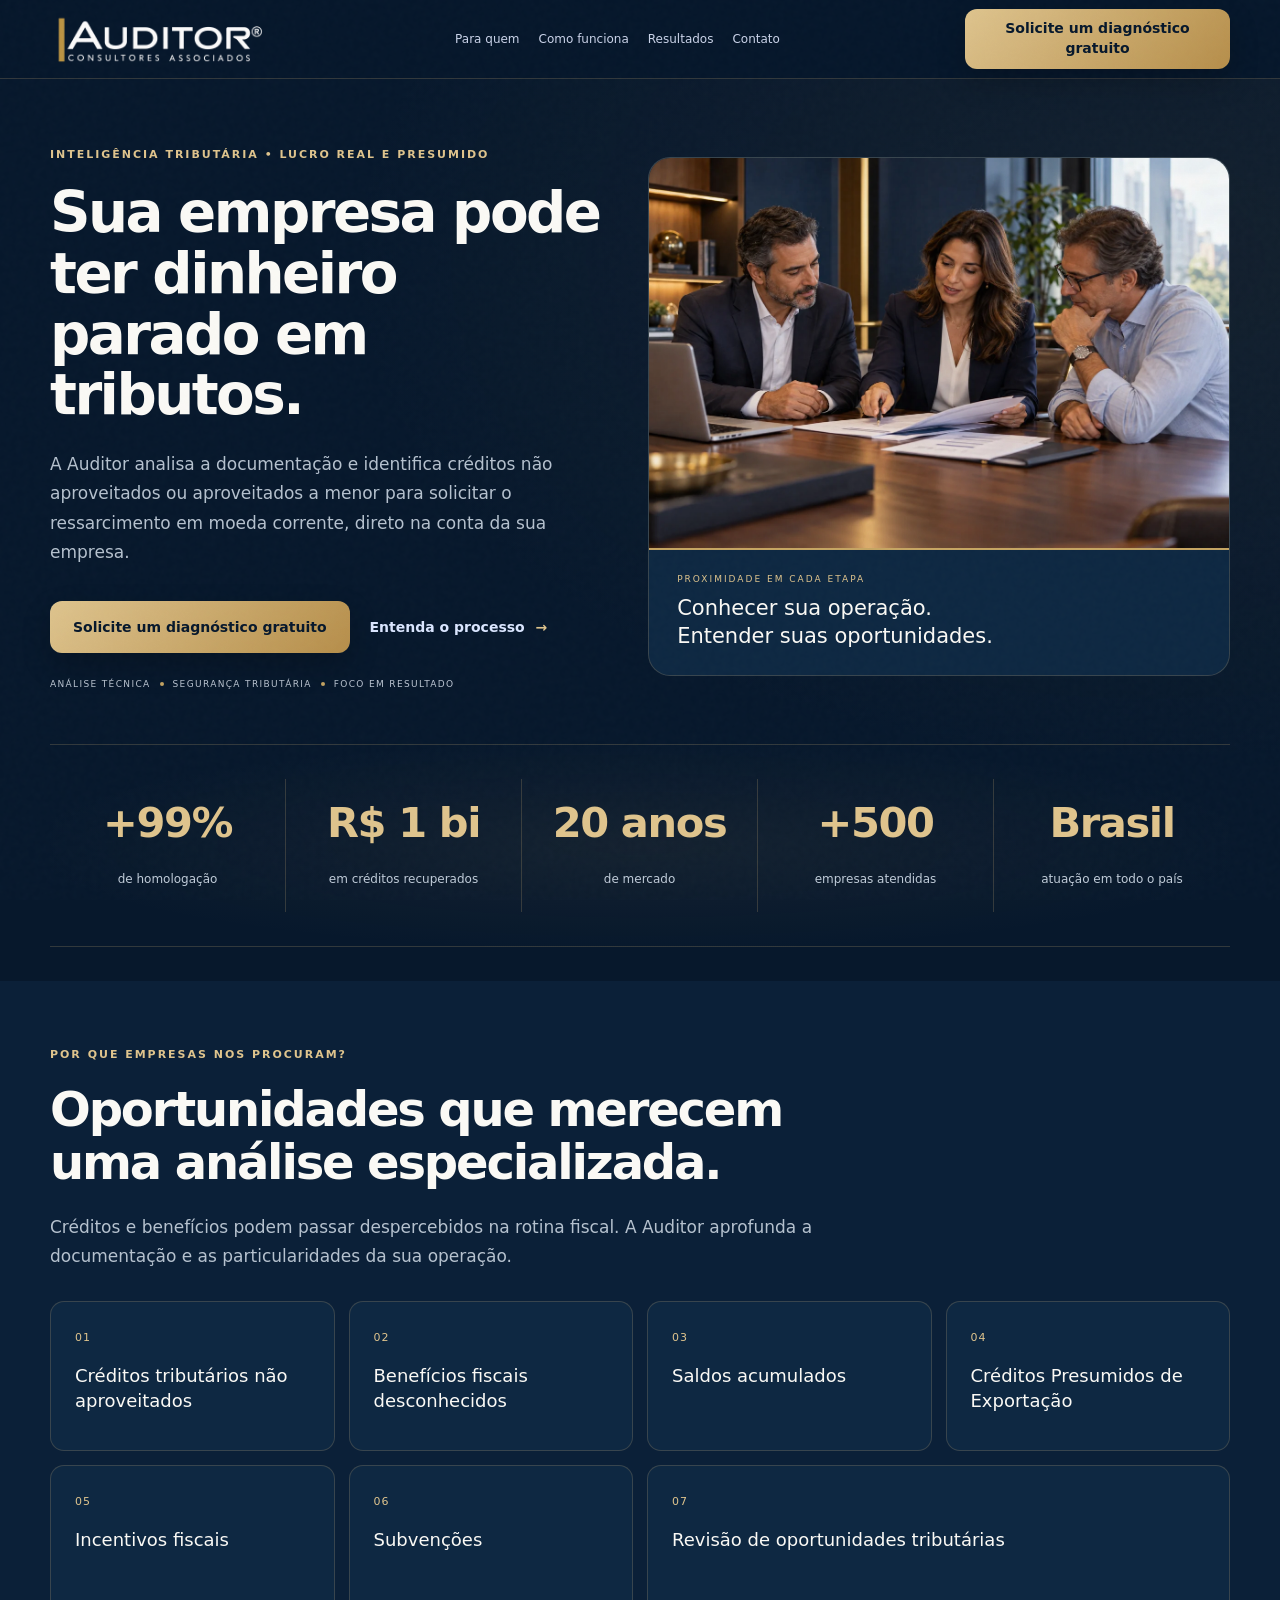
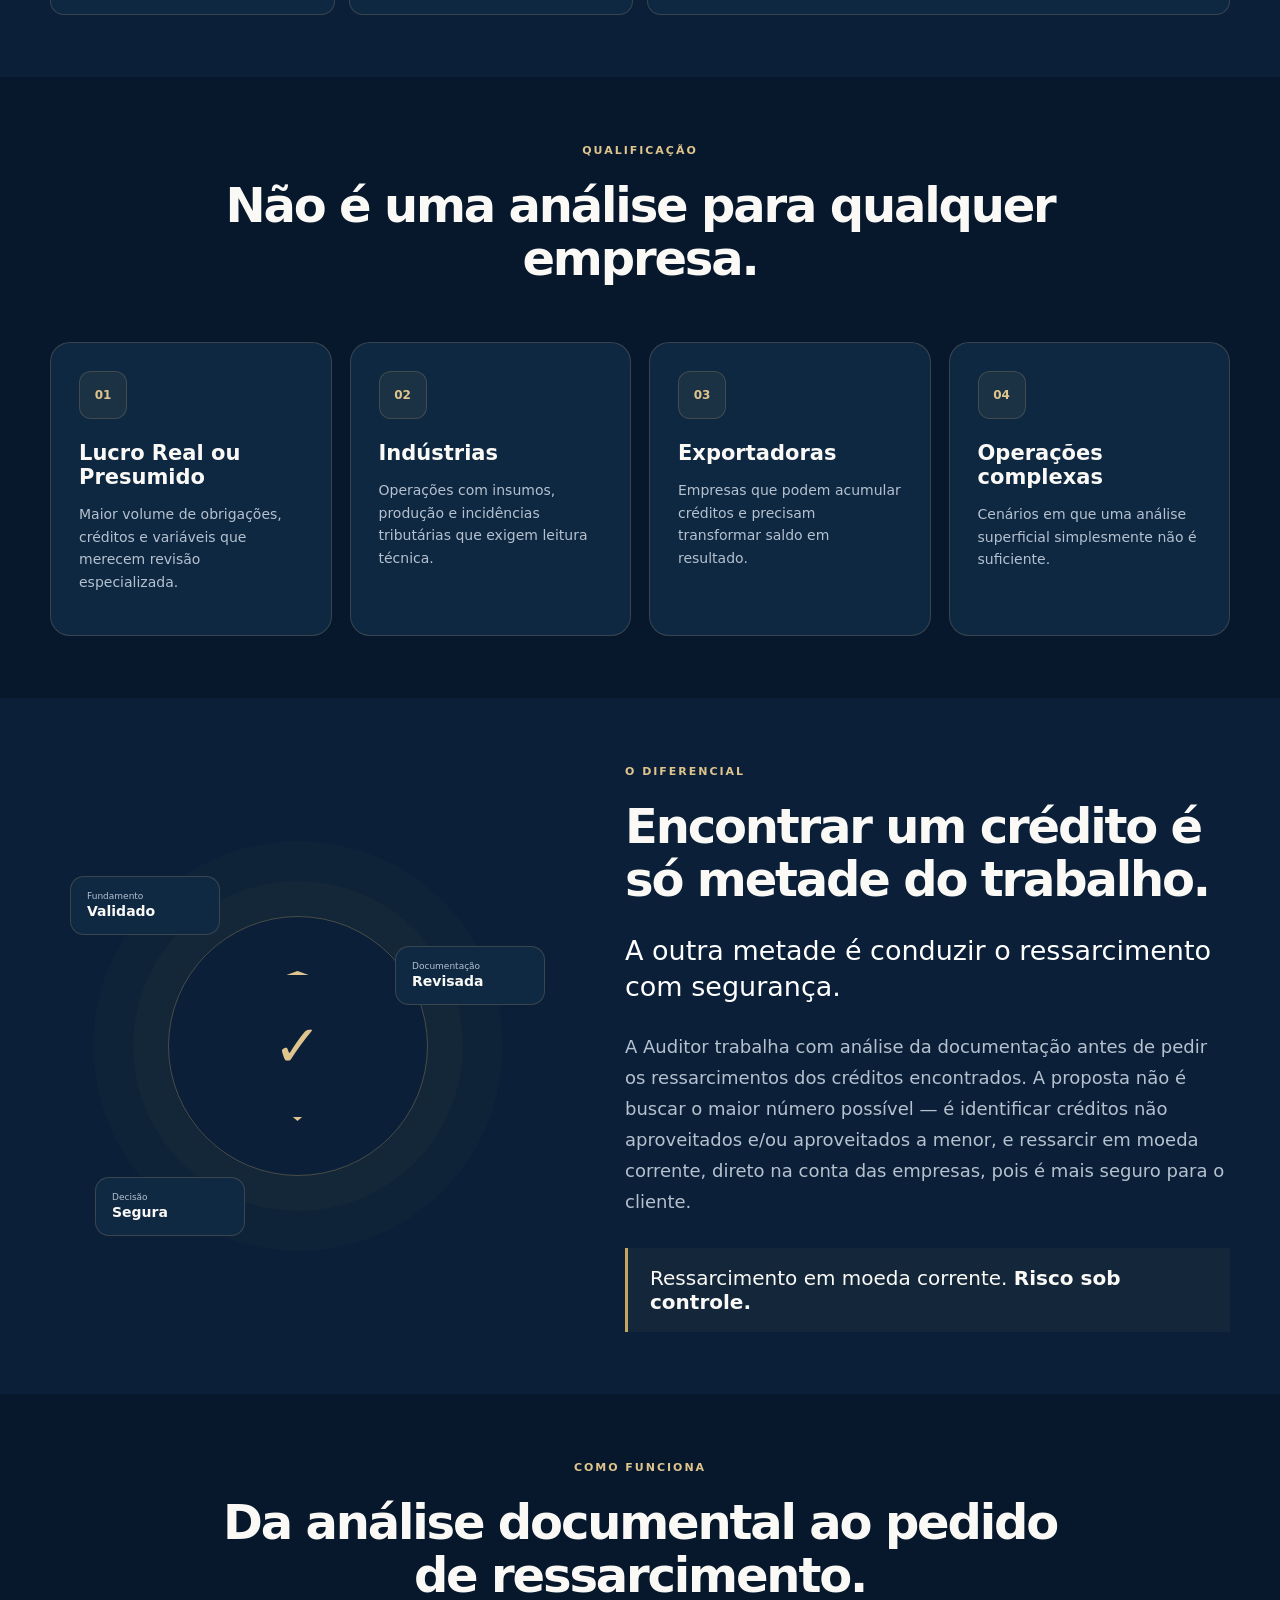
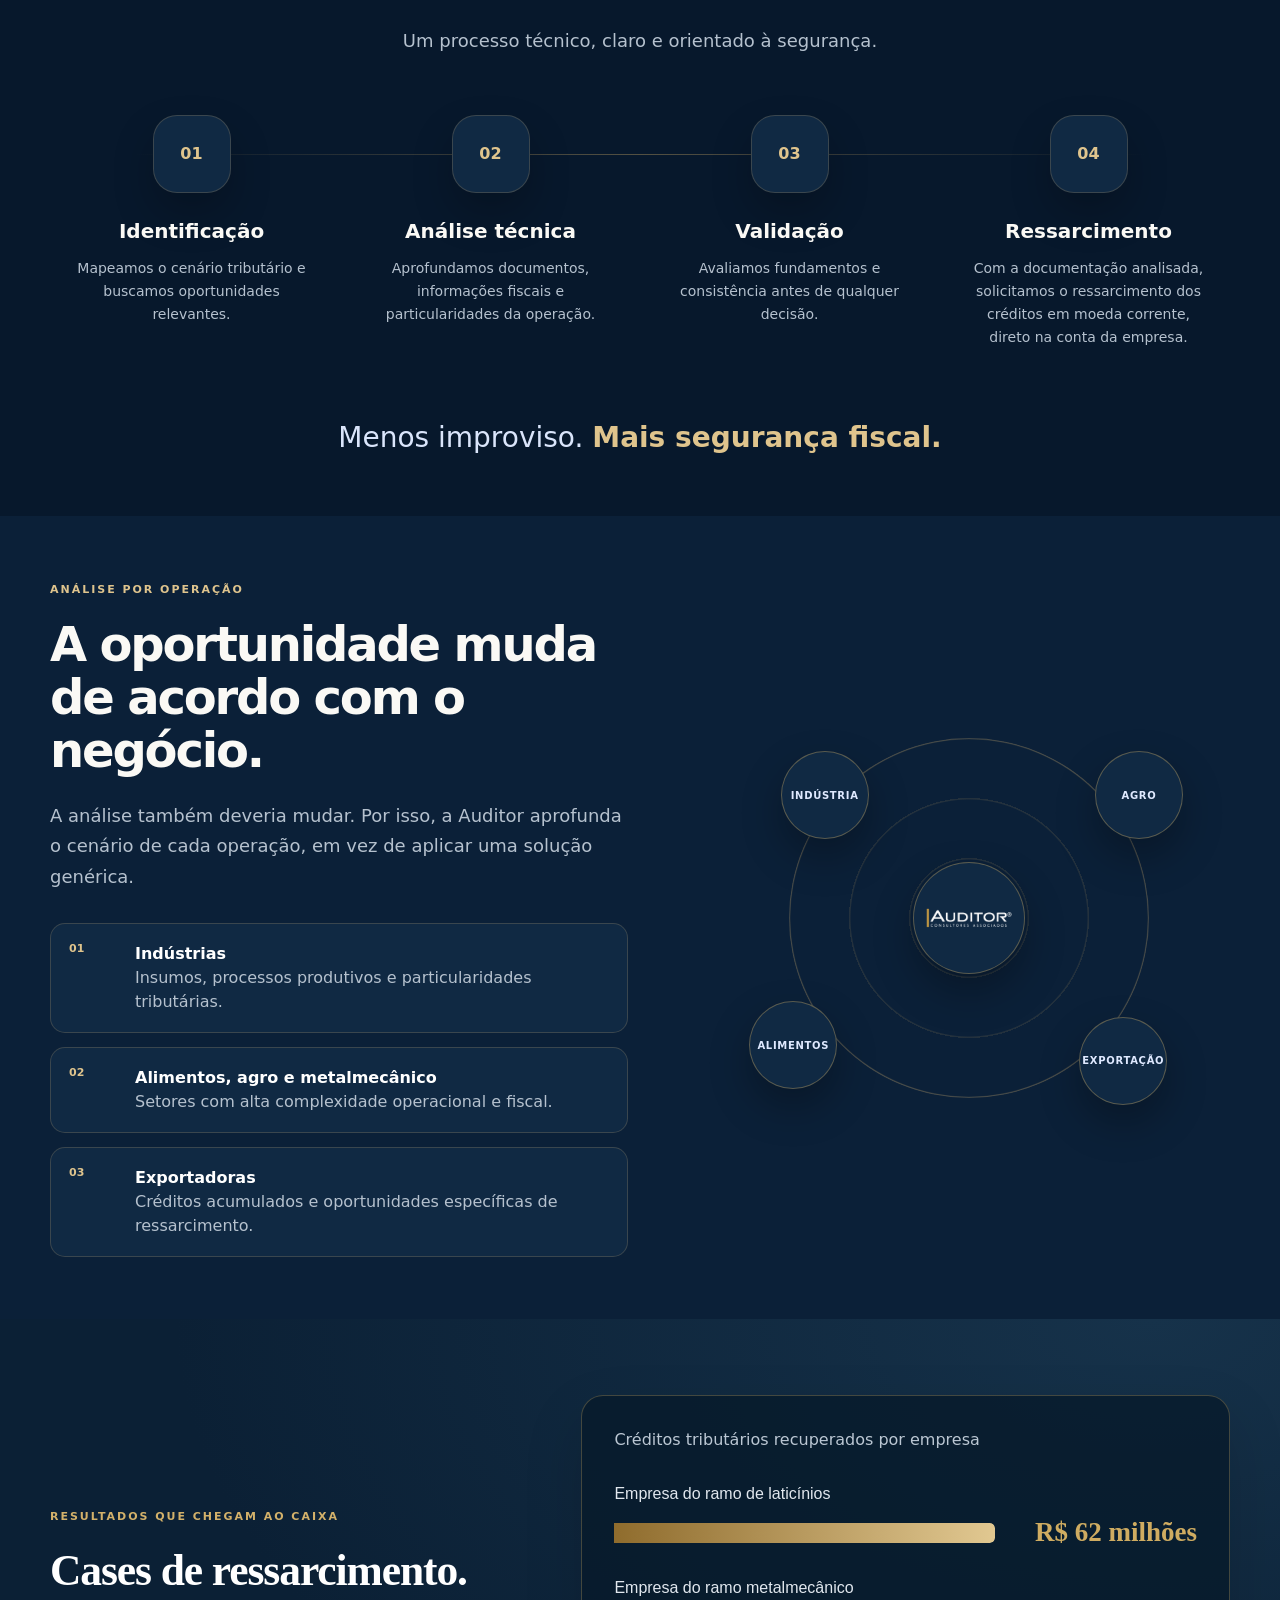
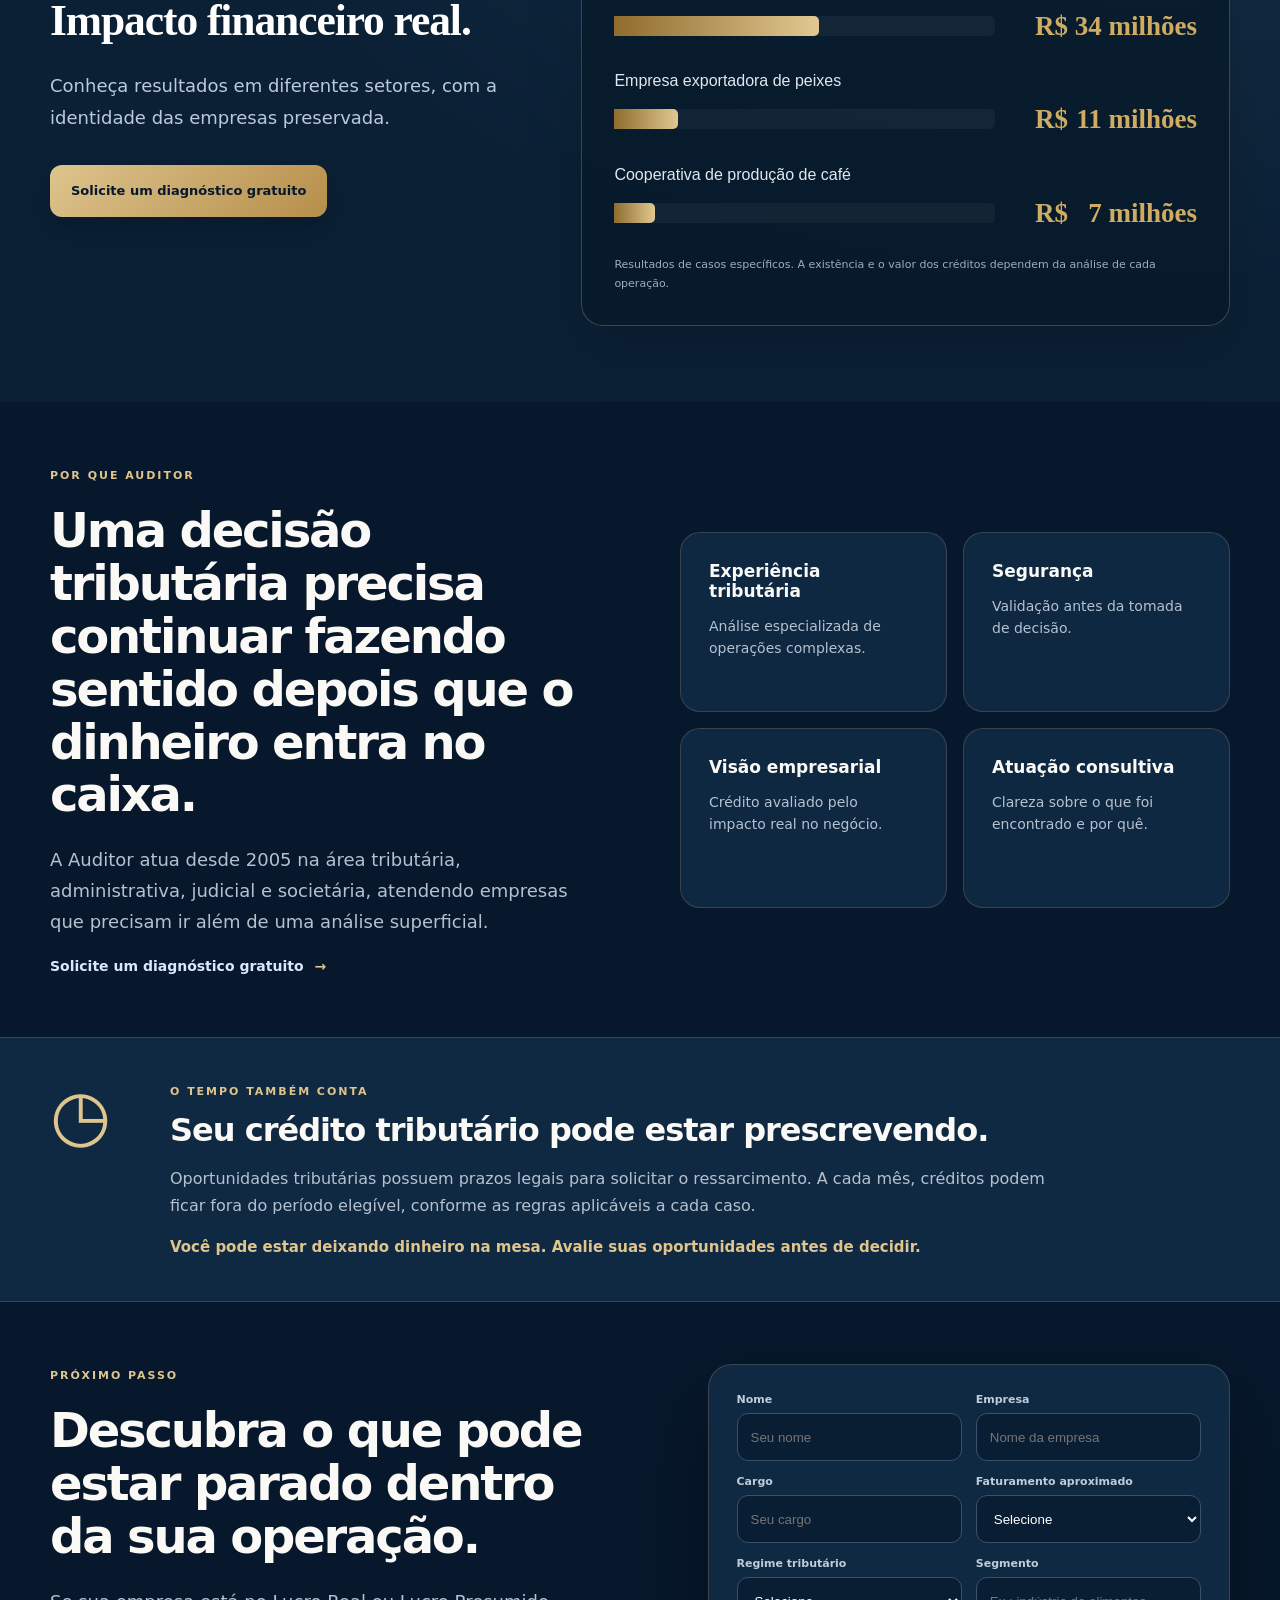
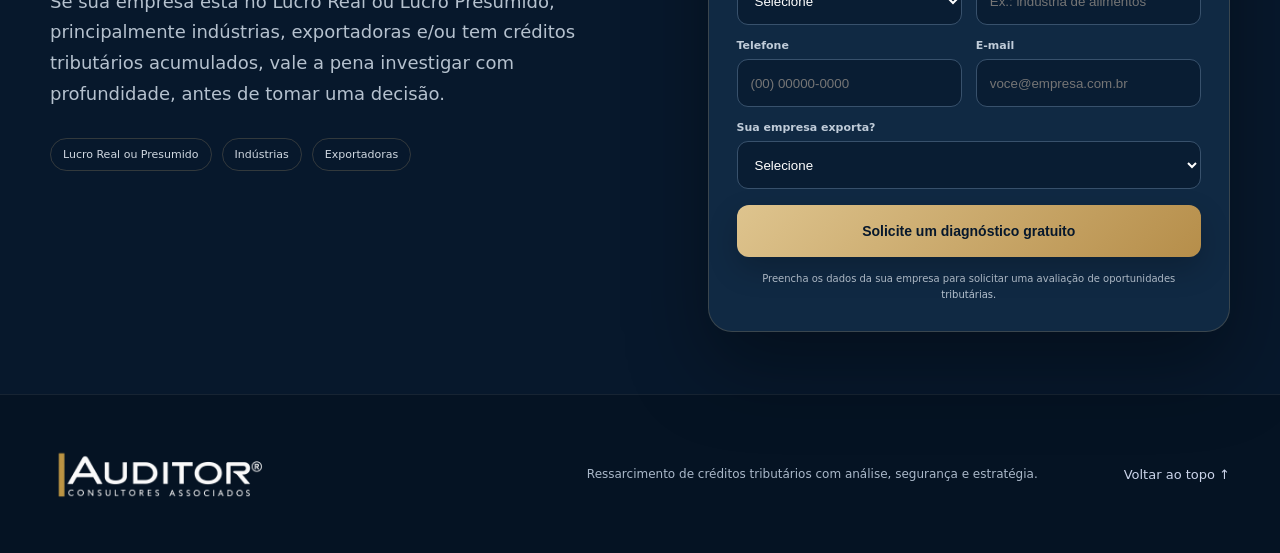
==== commit 7887e442: "NPS RETIRADO" ====
--- a/index.html
+++ b/index.html
@@ -213,23 +213,7 @@
     </div>
   </footer>
 
-  <!-- NPS CENTRAL — INÍCIO -->
-  <kloh-nps-popup
-    site-id="auditor-creditos-tributarios"
-    site-name="Auditor — Ressarcimento de Créditos Tributários"
-    button-label="Responder NPS">
-  </kloh-nps-popup>
-
-  <script>
-    (() => {
-      const loader = document.createElement('script');
-      loader.src = atob('aHR0cHM6Ly9ucHMtbHBzLnZlcmNlbC5hcHAvd2lkZ2V0Lmpz');
-      loader.async = true;
-      loader.onerror = () => console.error('[NPS] Não foi possível carregar o componente central.');
-      document.head.appendChild(loader);
-    })();
-  </script>
-  <!-- NPS CENTRAL — FIM -->
+  
 
 </body>
 </html>
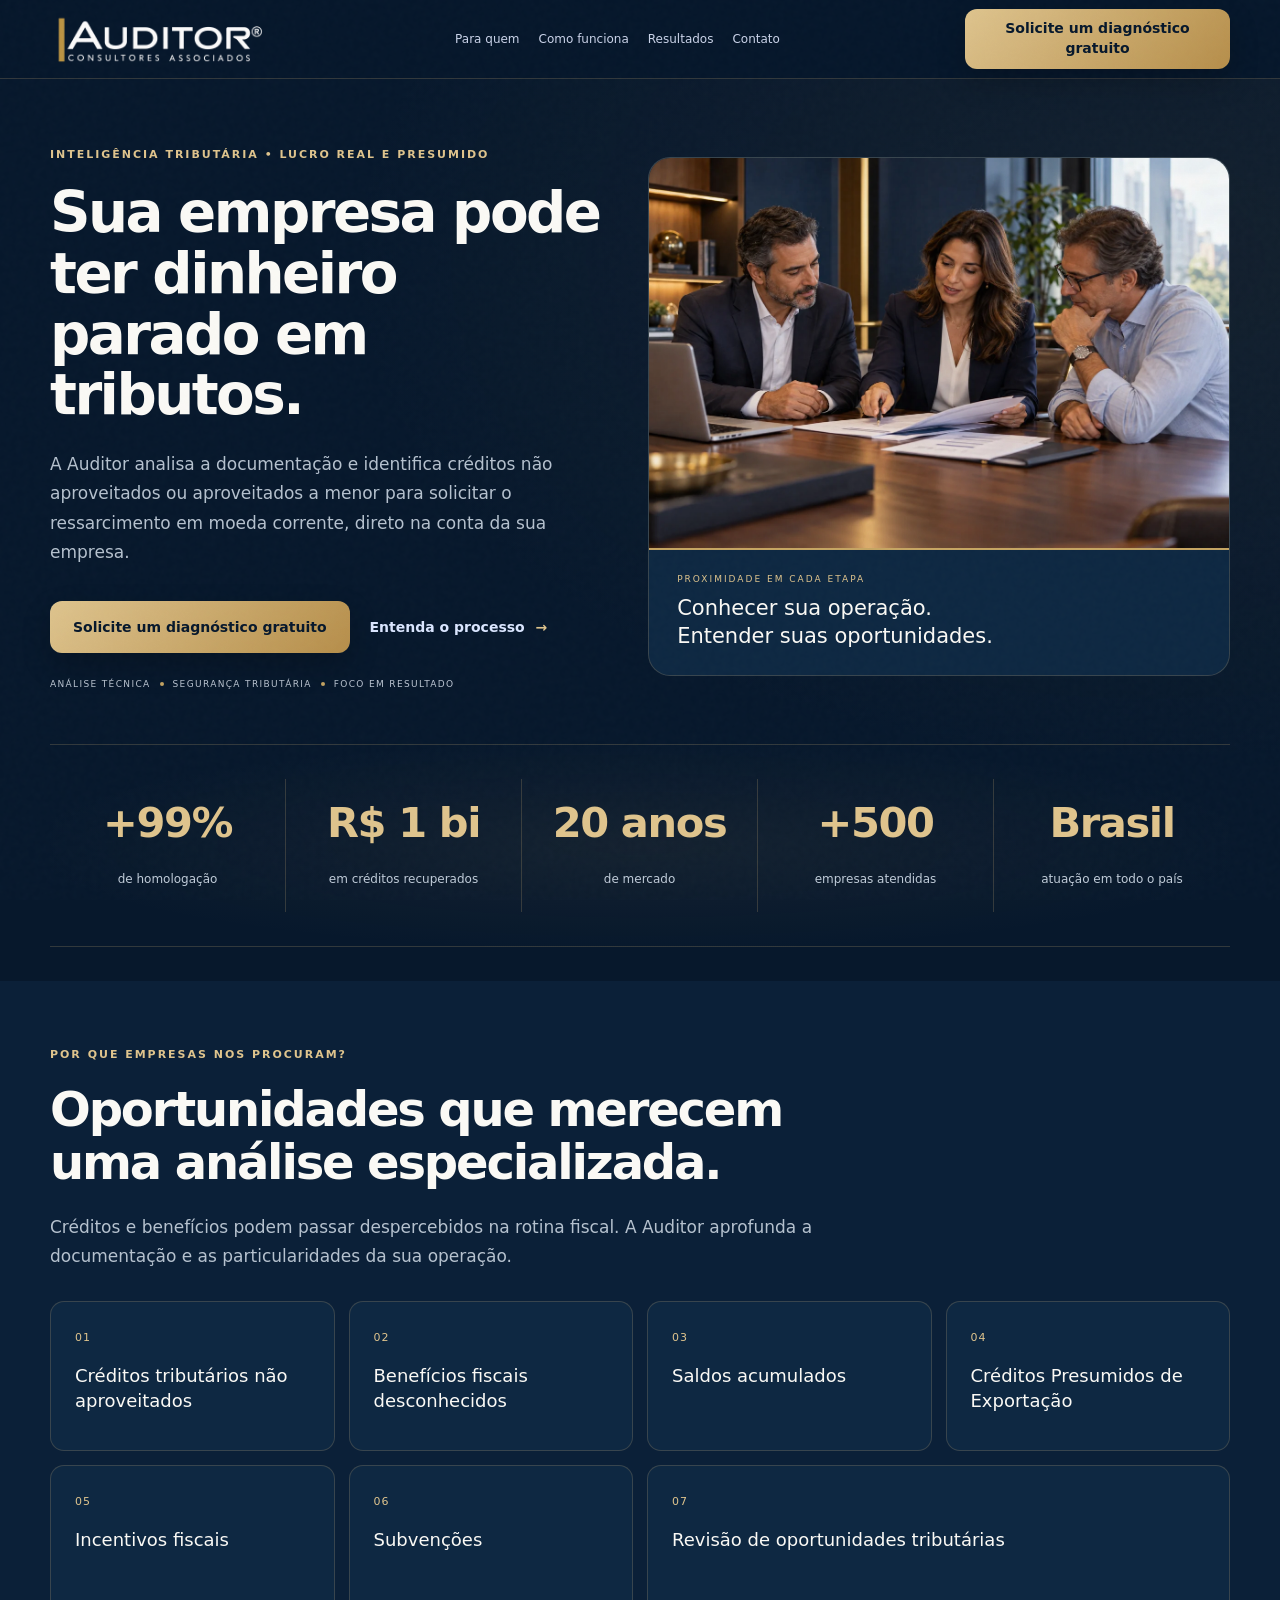
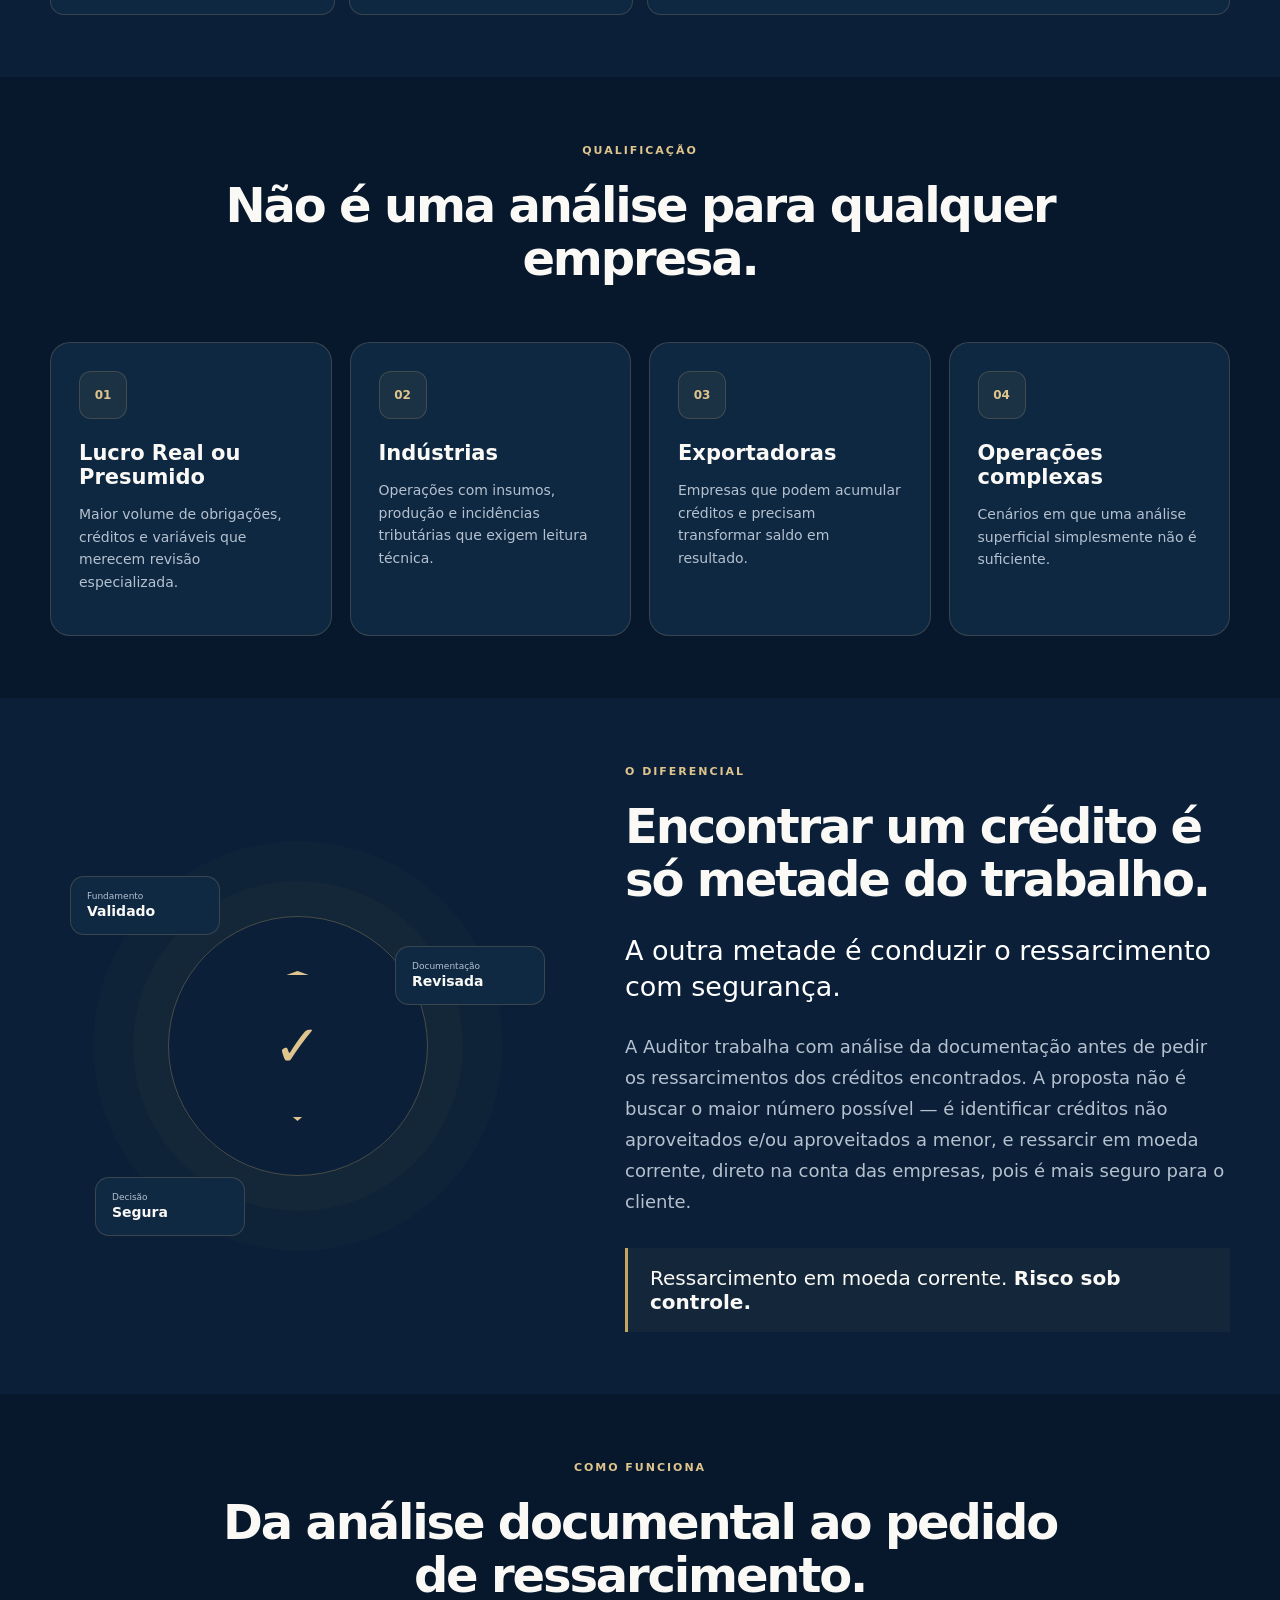
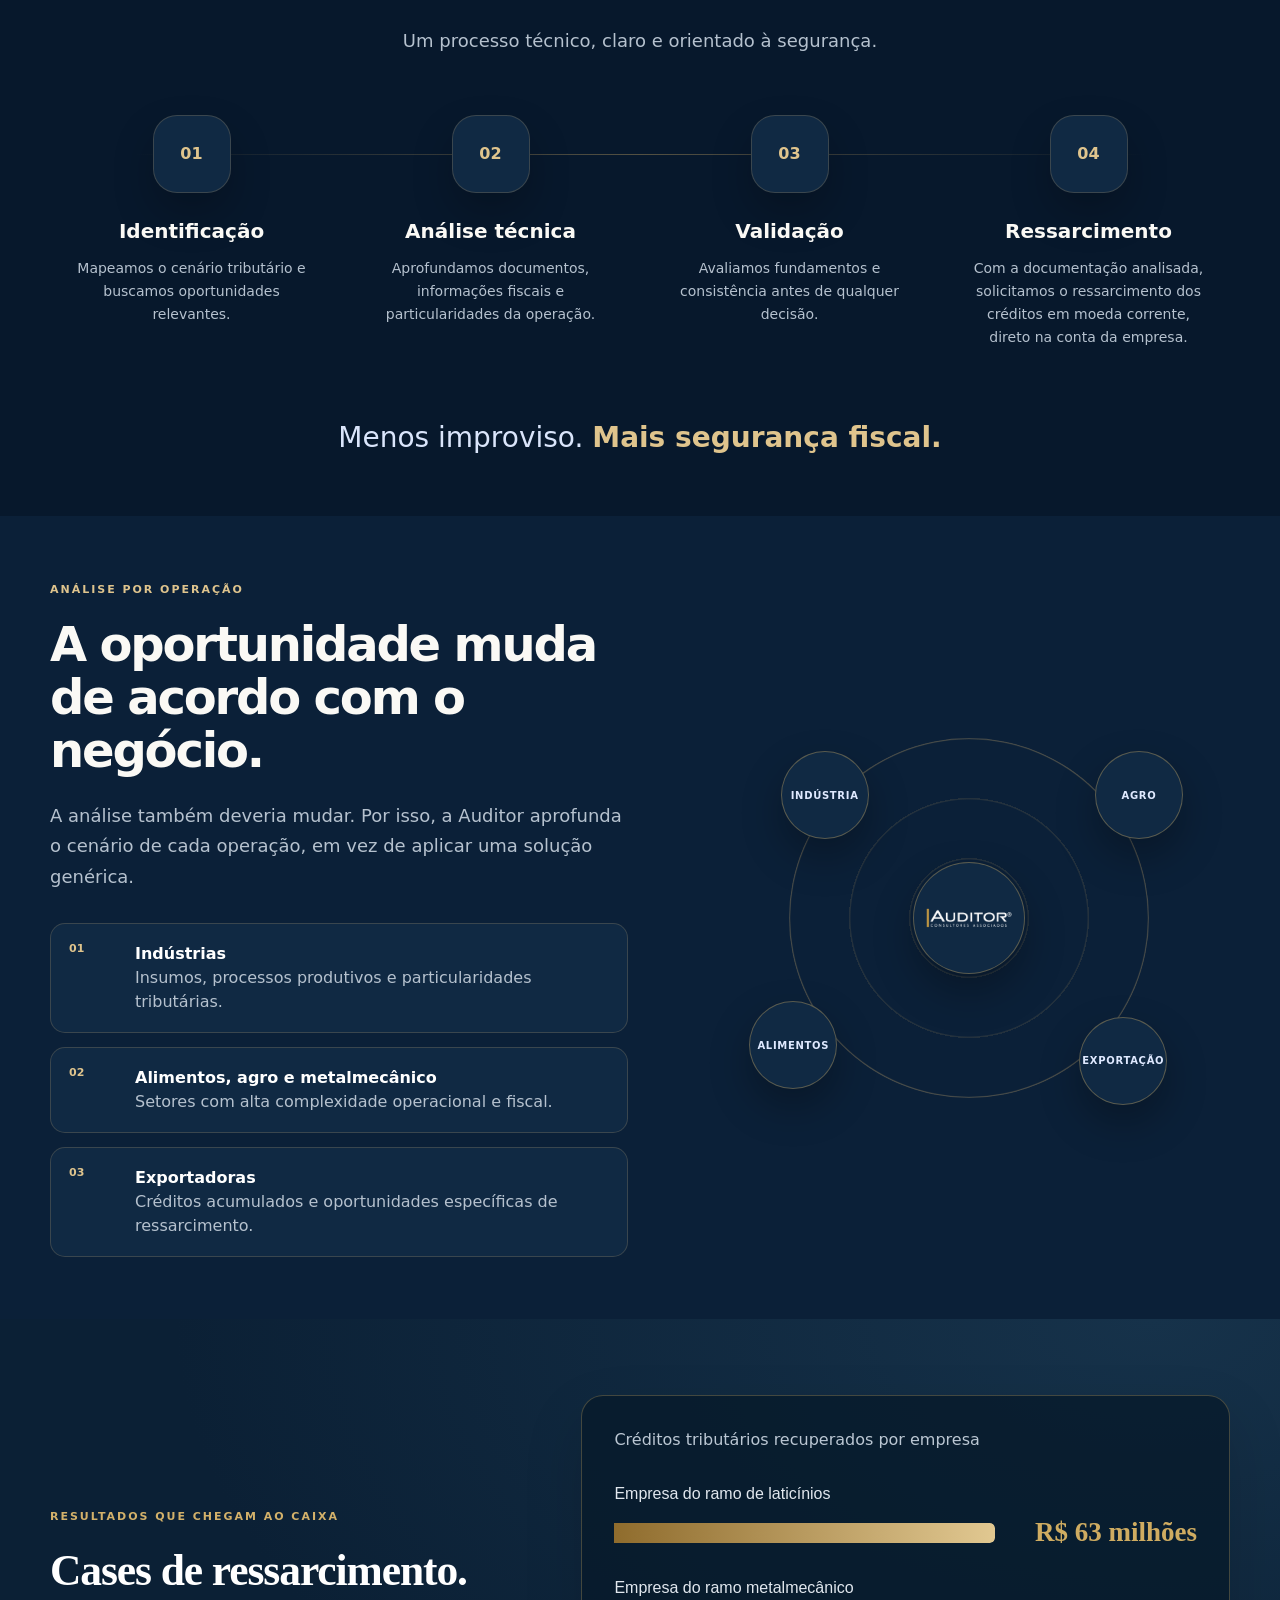
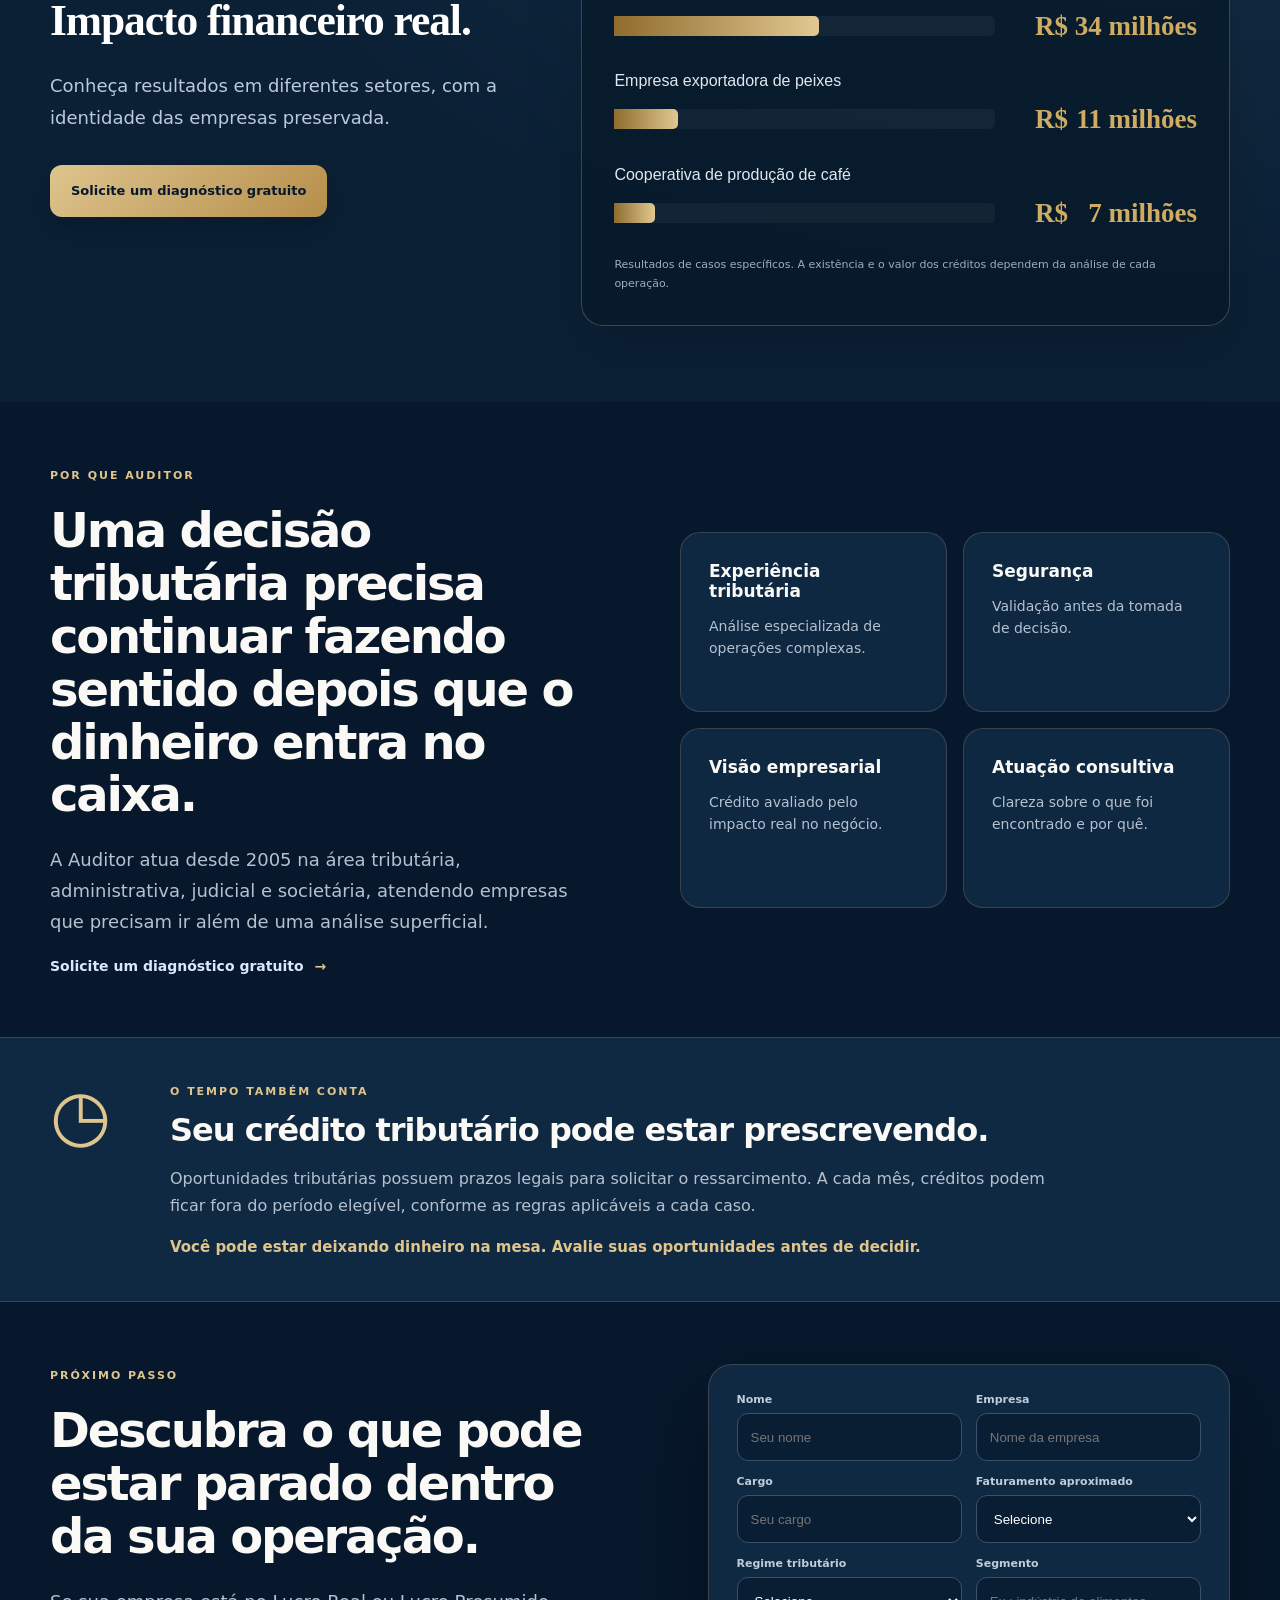
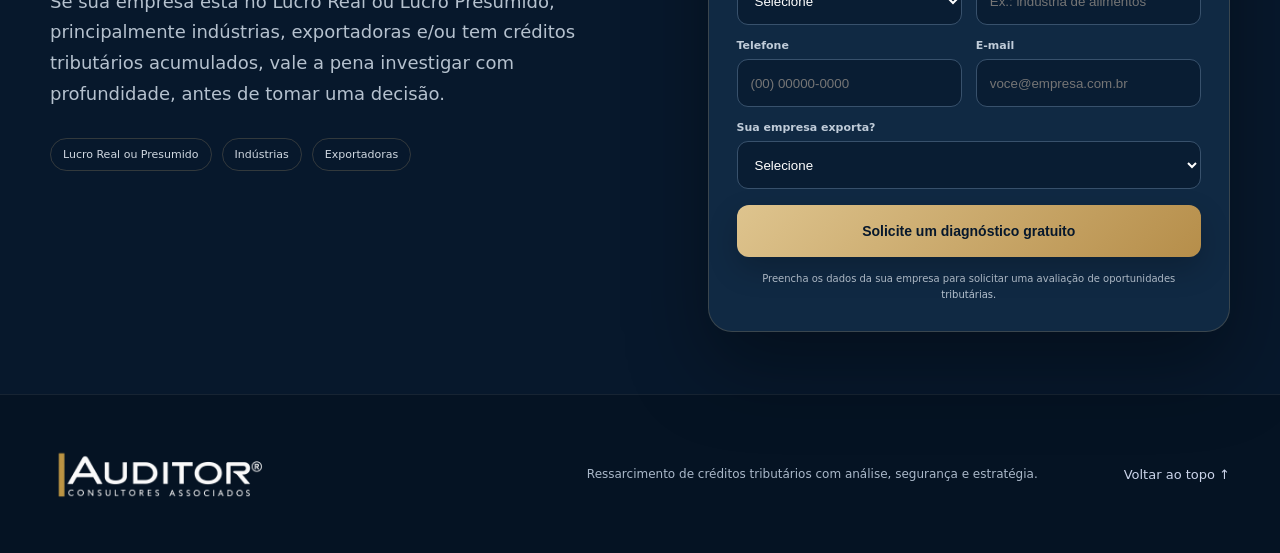
==== commit 230c760b: "WEBHOOK" ====
--- a/index.html
+++ b/index.html
@@ -199,7 +199,7 @@
           </div>
           <button class="btn full-btn" type="submit">Solicite um diagnóstico gratuito</button>
           <p class="form-note">Preencha os dados da sua empresa para solicitar uma avaliação de oportunidades tributárias.</p>
-          <div class="success" id="successMsg" role="status" aria-live="polite">O envio por este formulário ainda não está disponível. Entre em contato com a Auditor para solicitar sua avaliação.</div>
+          <div class="success" id="successMsg" role="status" aria-live="polite">Não foi possível enviar sua solicitação. Tente novamente em instantes.</div>
         </form>
       </div>
     </section>
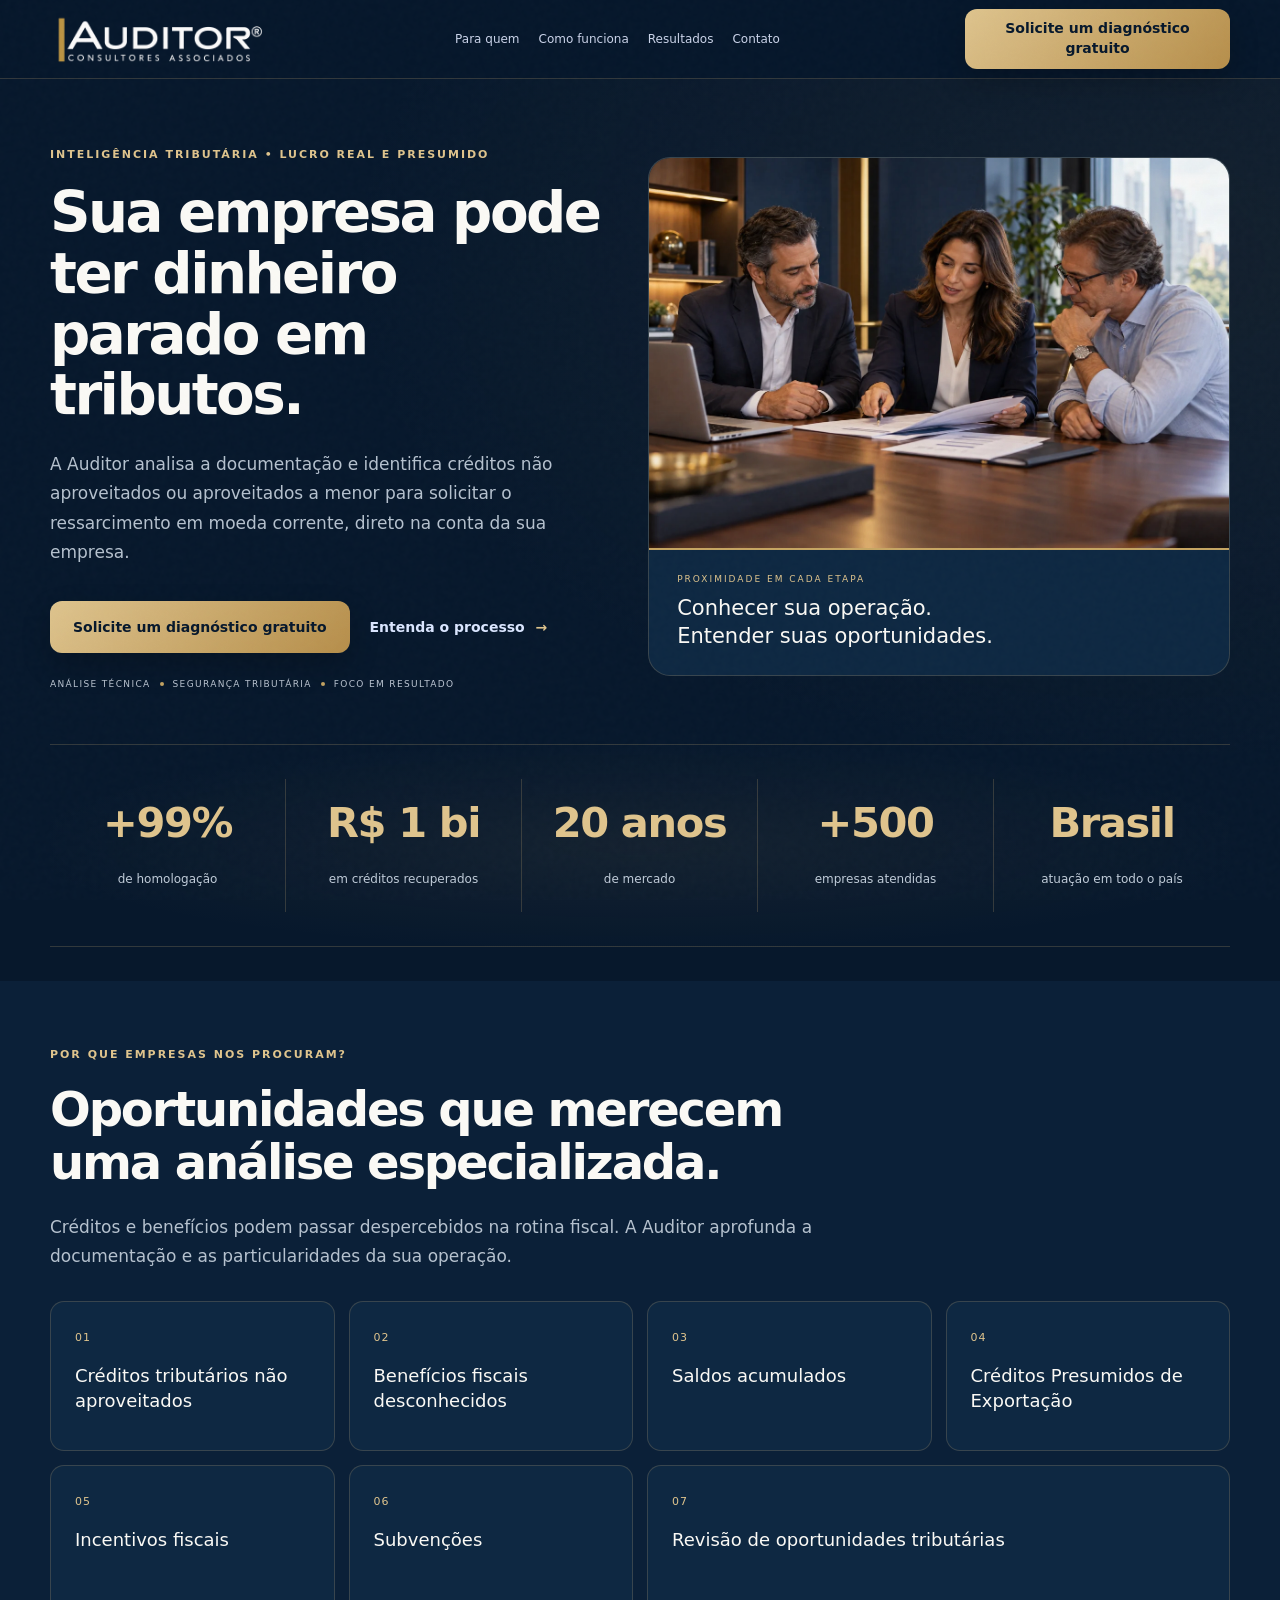
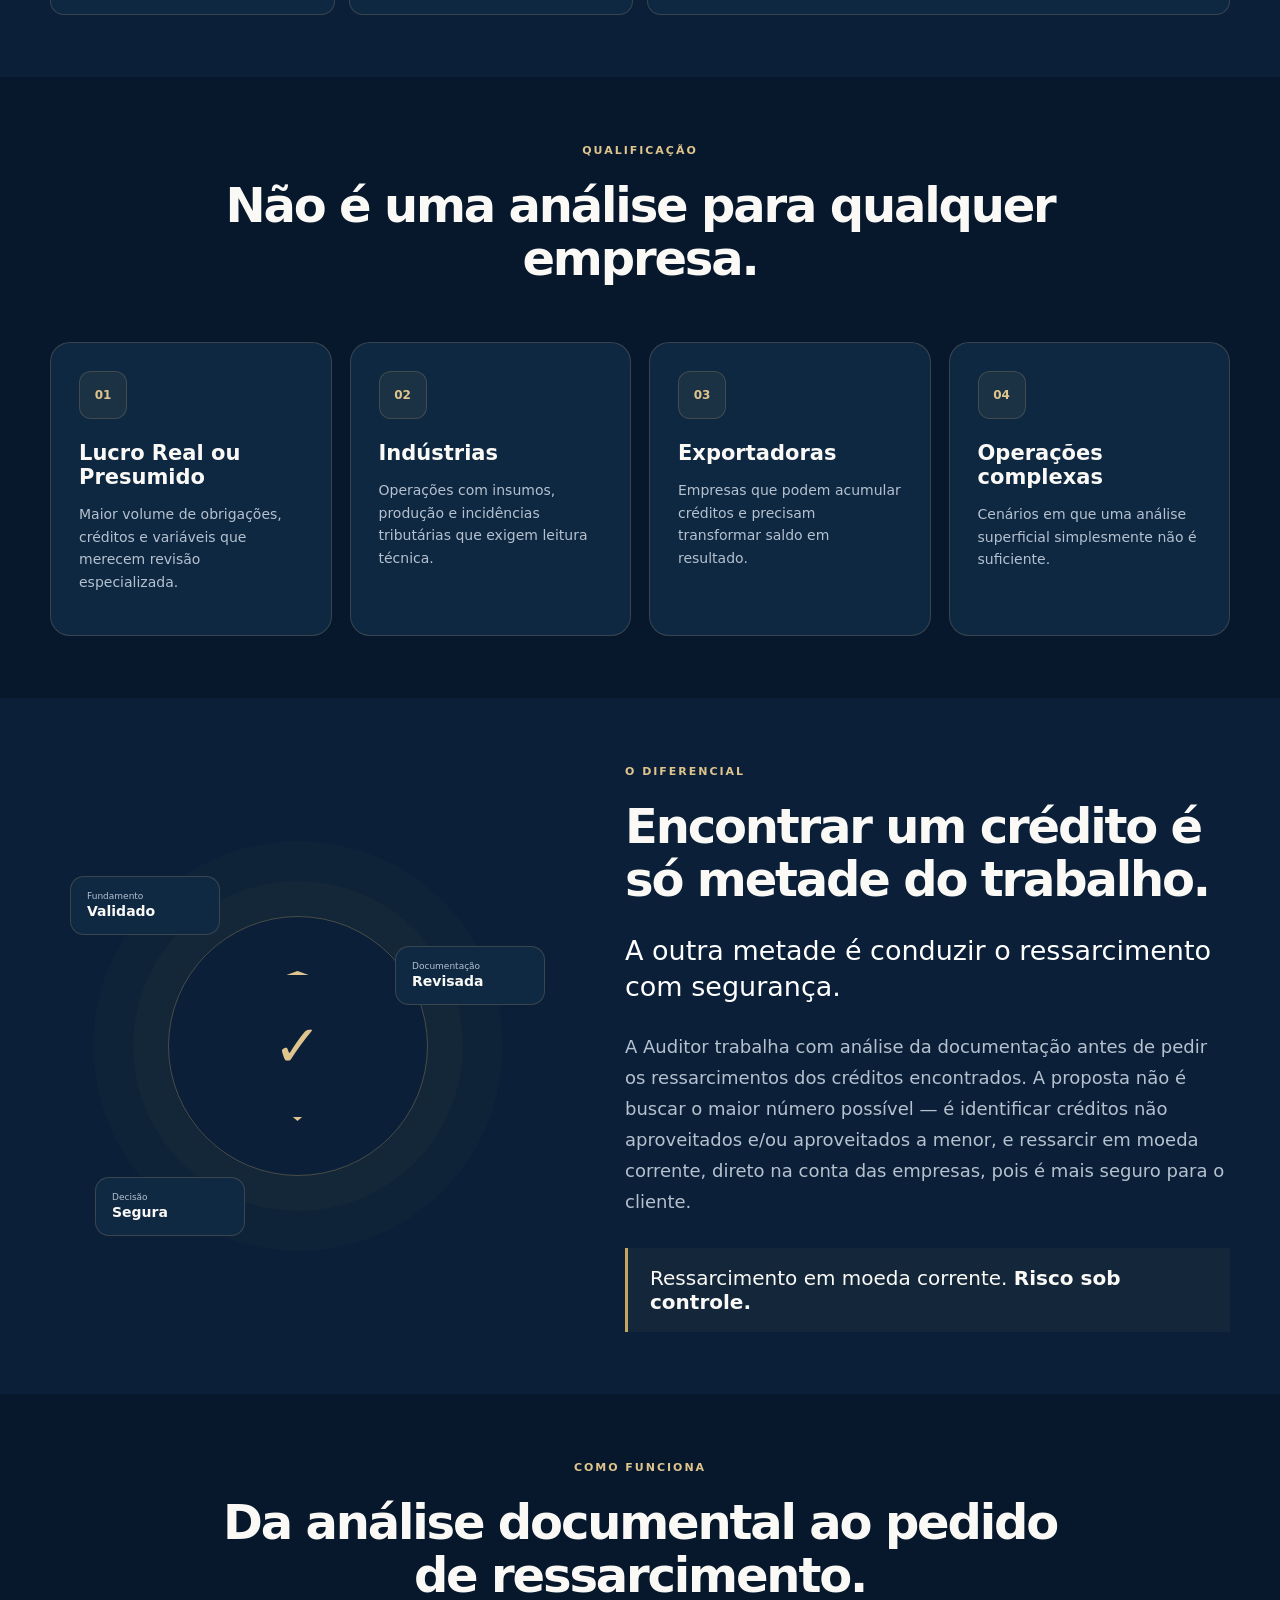
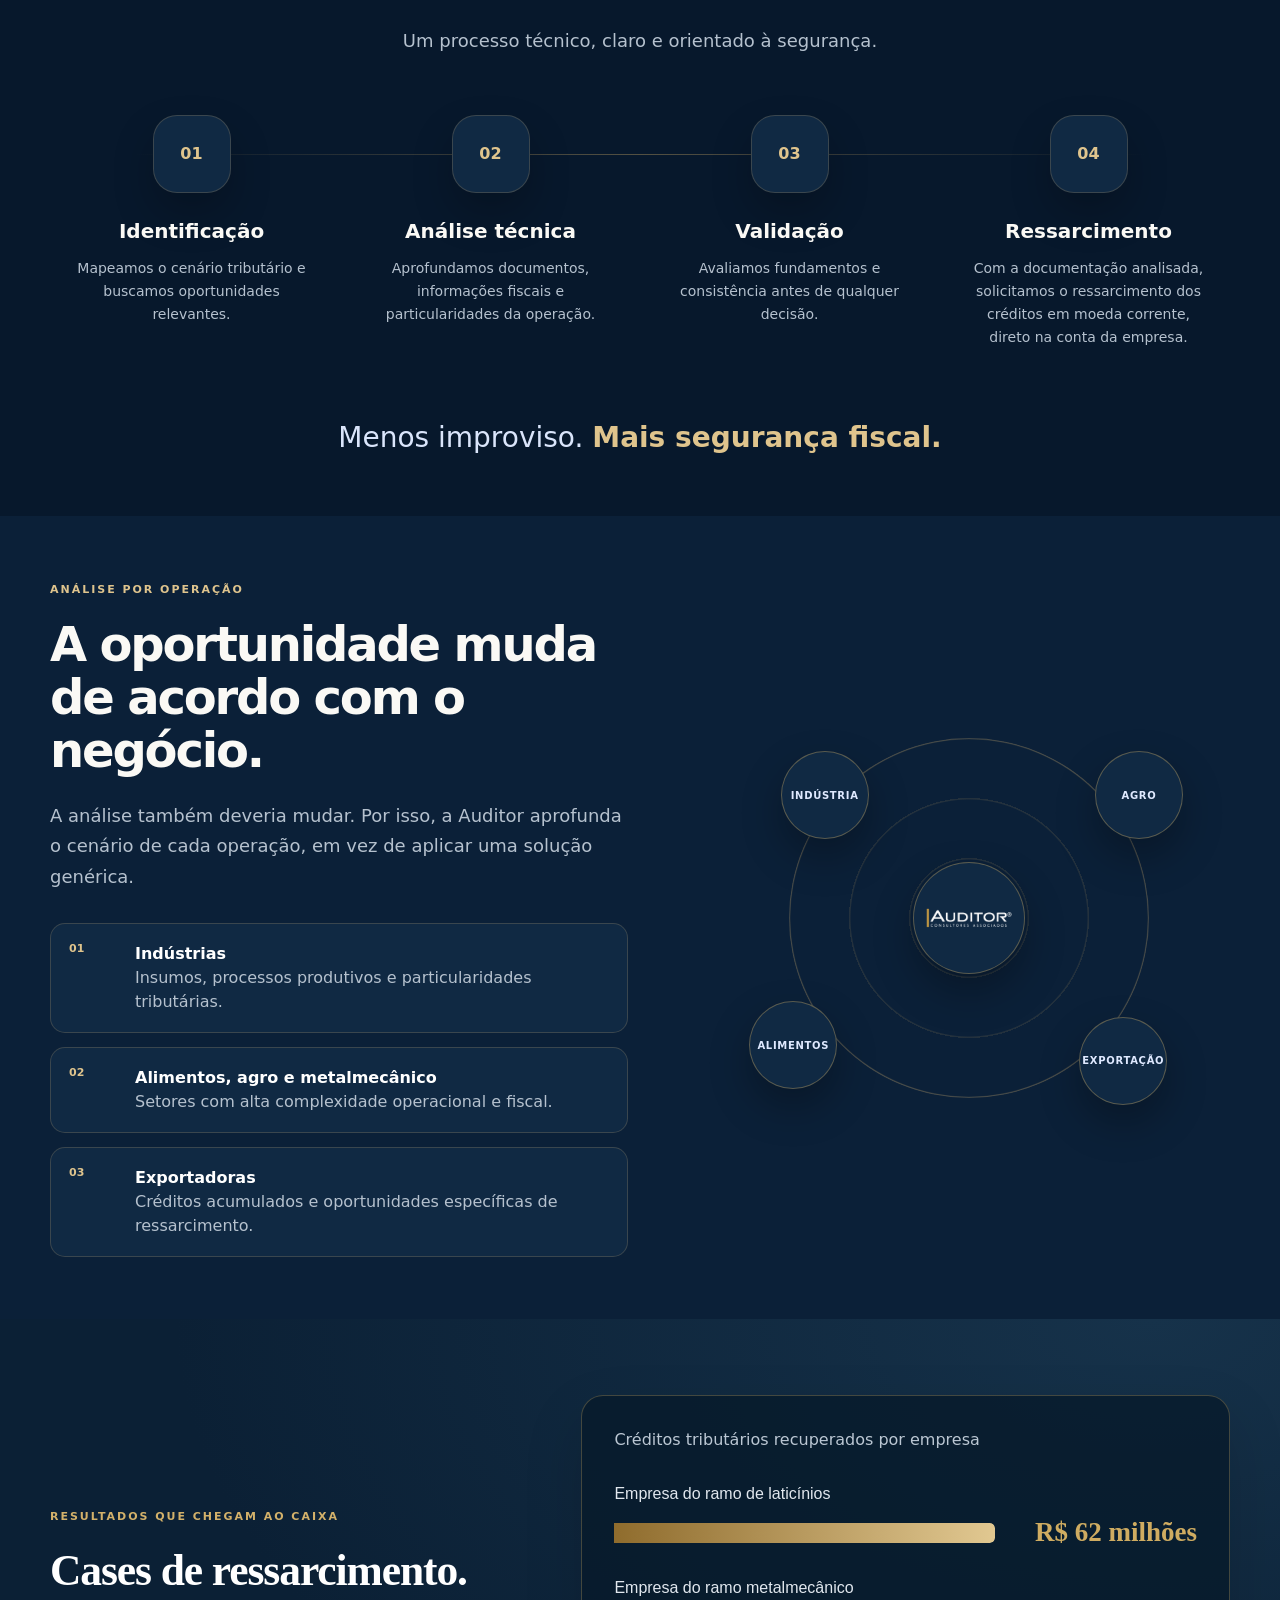
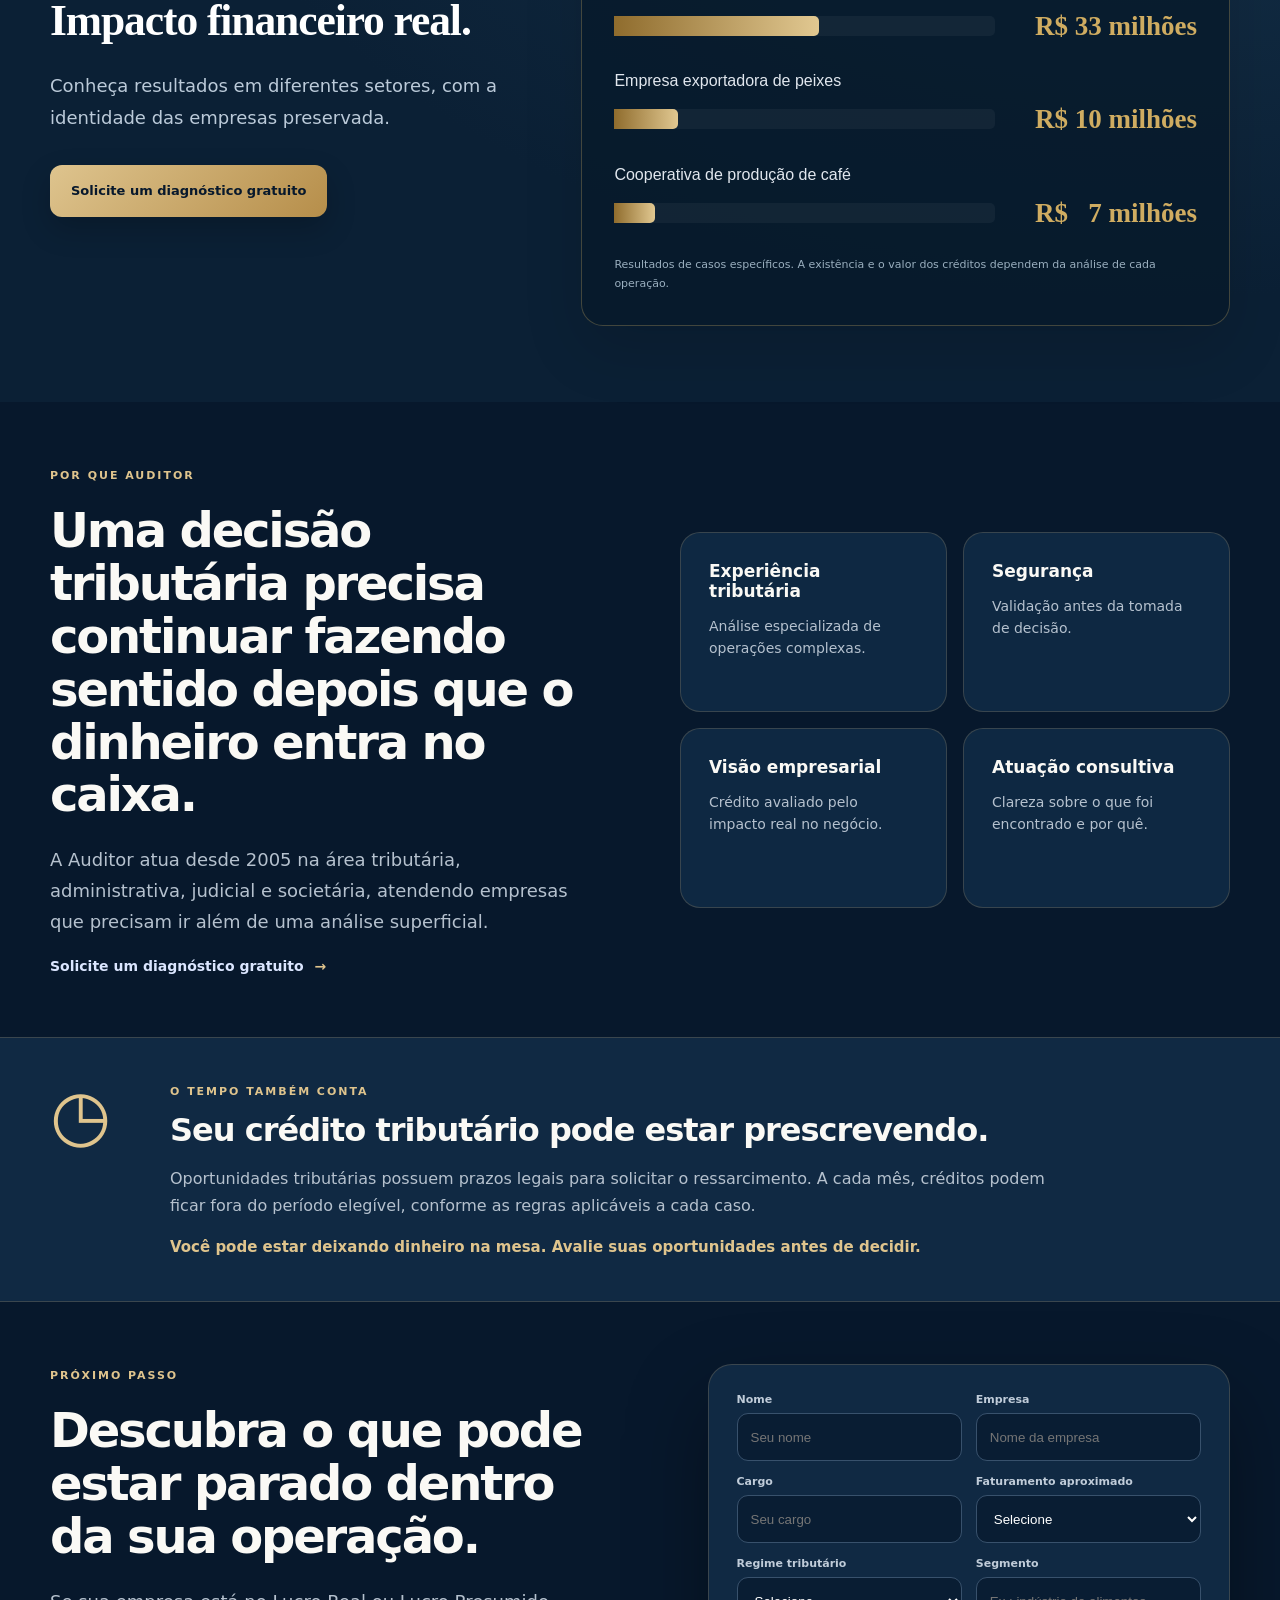
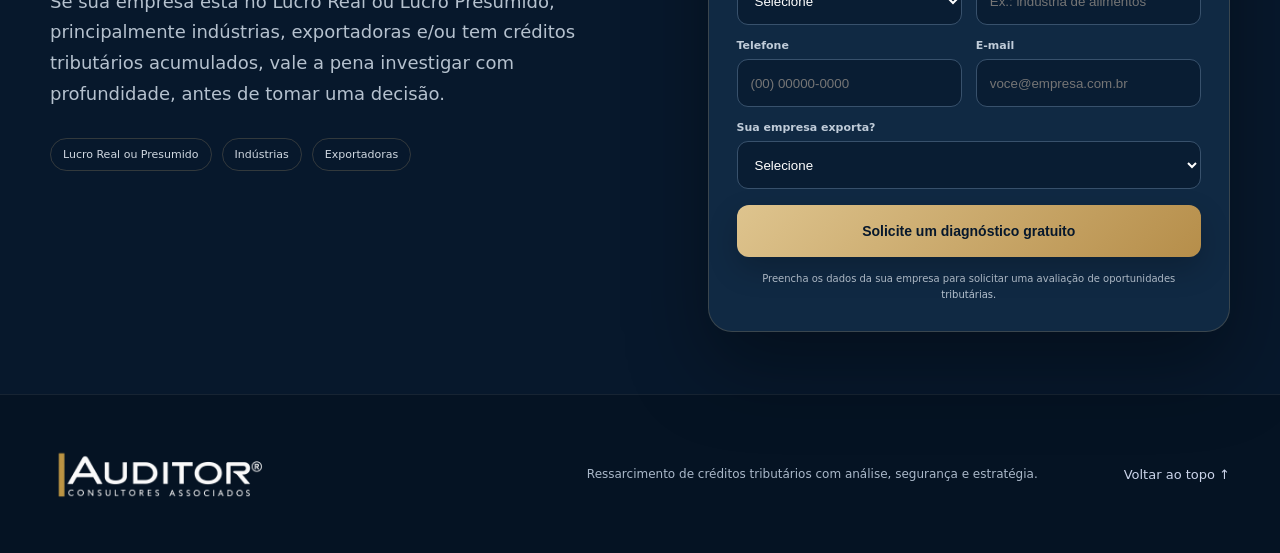
==== commit 62052f90: "MASCARAS" ====
--- a/index.html
+++ b/index.html
@@ -193,8 +193,8 @@
             <label>Faturamento aproximado<select name="faturamento"><option value="">Selecione</option><option>Até R$ 10 mi/ano</option><option>R$ 10 mi a R$ 50 mi/ano</option><option>R$ 50 mi a R$ 100 mi/ano</option><option>Acima de R$ 100 mi/ano</option></select></label>
             <label>Regime tributário<select name="regime"><option value="">Selecione</option><option>Lucro Real</option><option>Lucro Presumido</option><option>Outro</option></select></label>
             <label>Segmento<input name="segmento" placeholder="Ex.: indústria de alimentos"></label>
-            <label>Telefone<input name="telefone" type="tel" inputmode="tel" autocomplete="tel" required placeholder="(00) 00000-0000"></label>
-            <label>E-mail<input type="email" name="email" autocomplete="email" required placeholder="voce@empresa.com.br"></label>
+            <label>Telefone<input name="telefone" type="tel" inputmode="numeric" autocomplete="tel" maxlength="15" minlength="14" required placeholder="(00) 00000-0000" title="Informe um telefone com DDD (10 ou 11 dígitos)"></label>
+            <label>E-mail<input type="email" name="email" autocomplete="email" maxlength="254" required placeholder="voce@empresa.com.br"></label>
             <label class="full">Sua empresa exporta?<select name="exporta"><option value="">Selecione</option><option>Sim</option><option>Não</option></select></label>
           </div>
           <button class="btn full-btn" type="submit">Solicite um diagnóstico gratuito</button>
